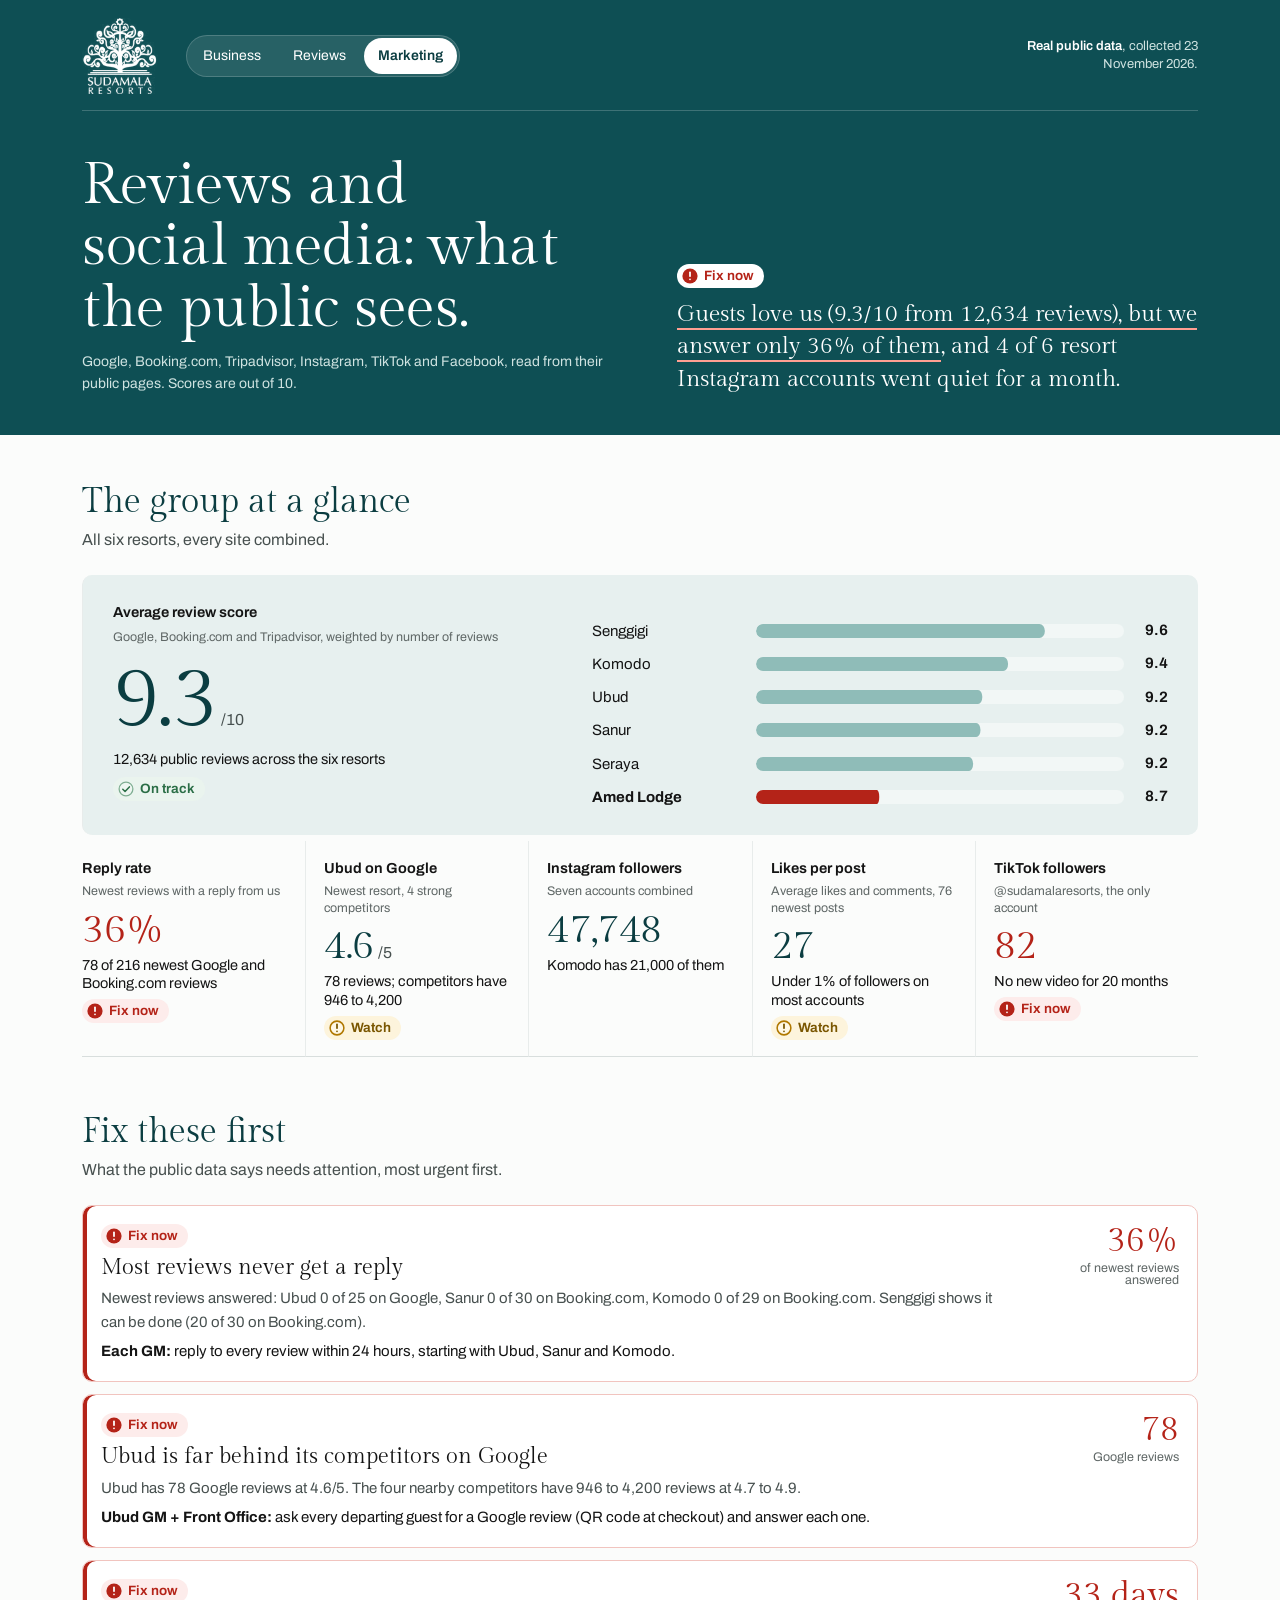
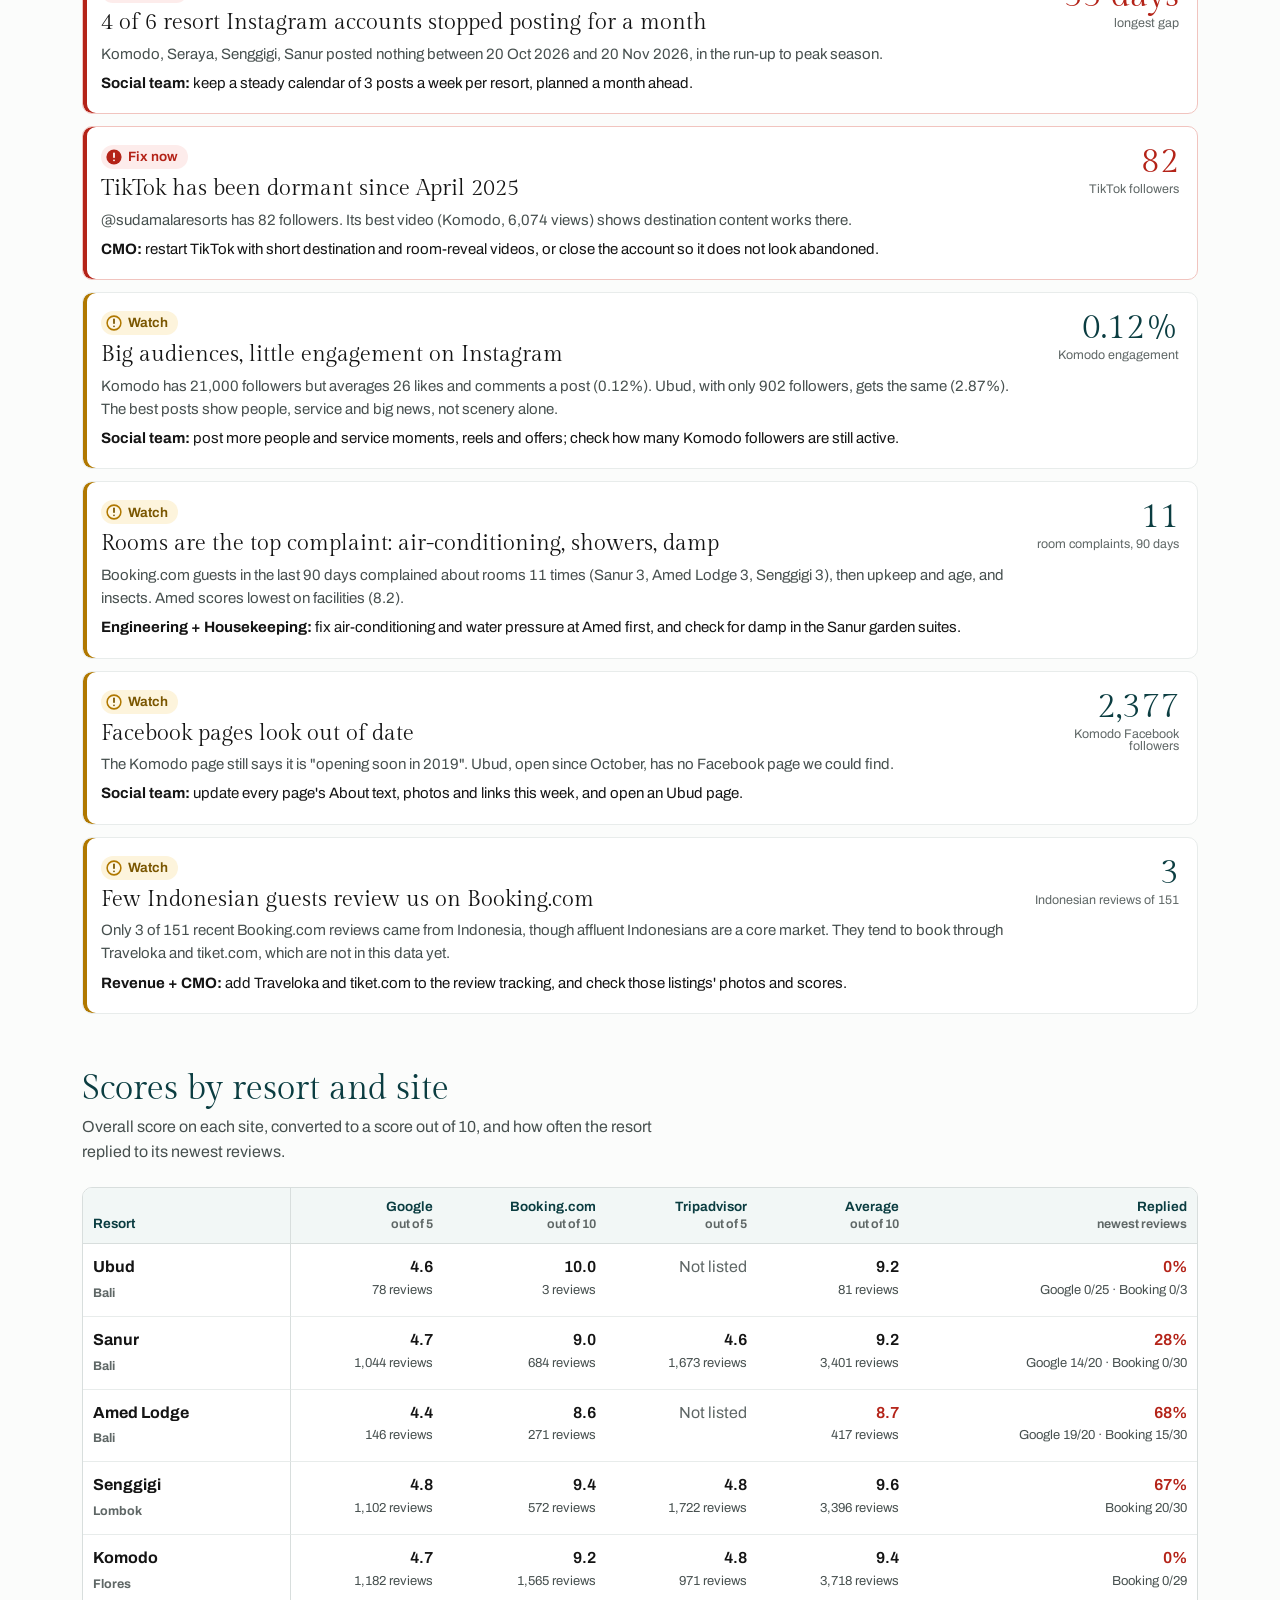
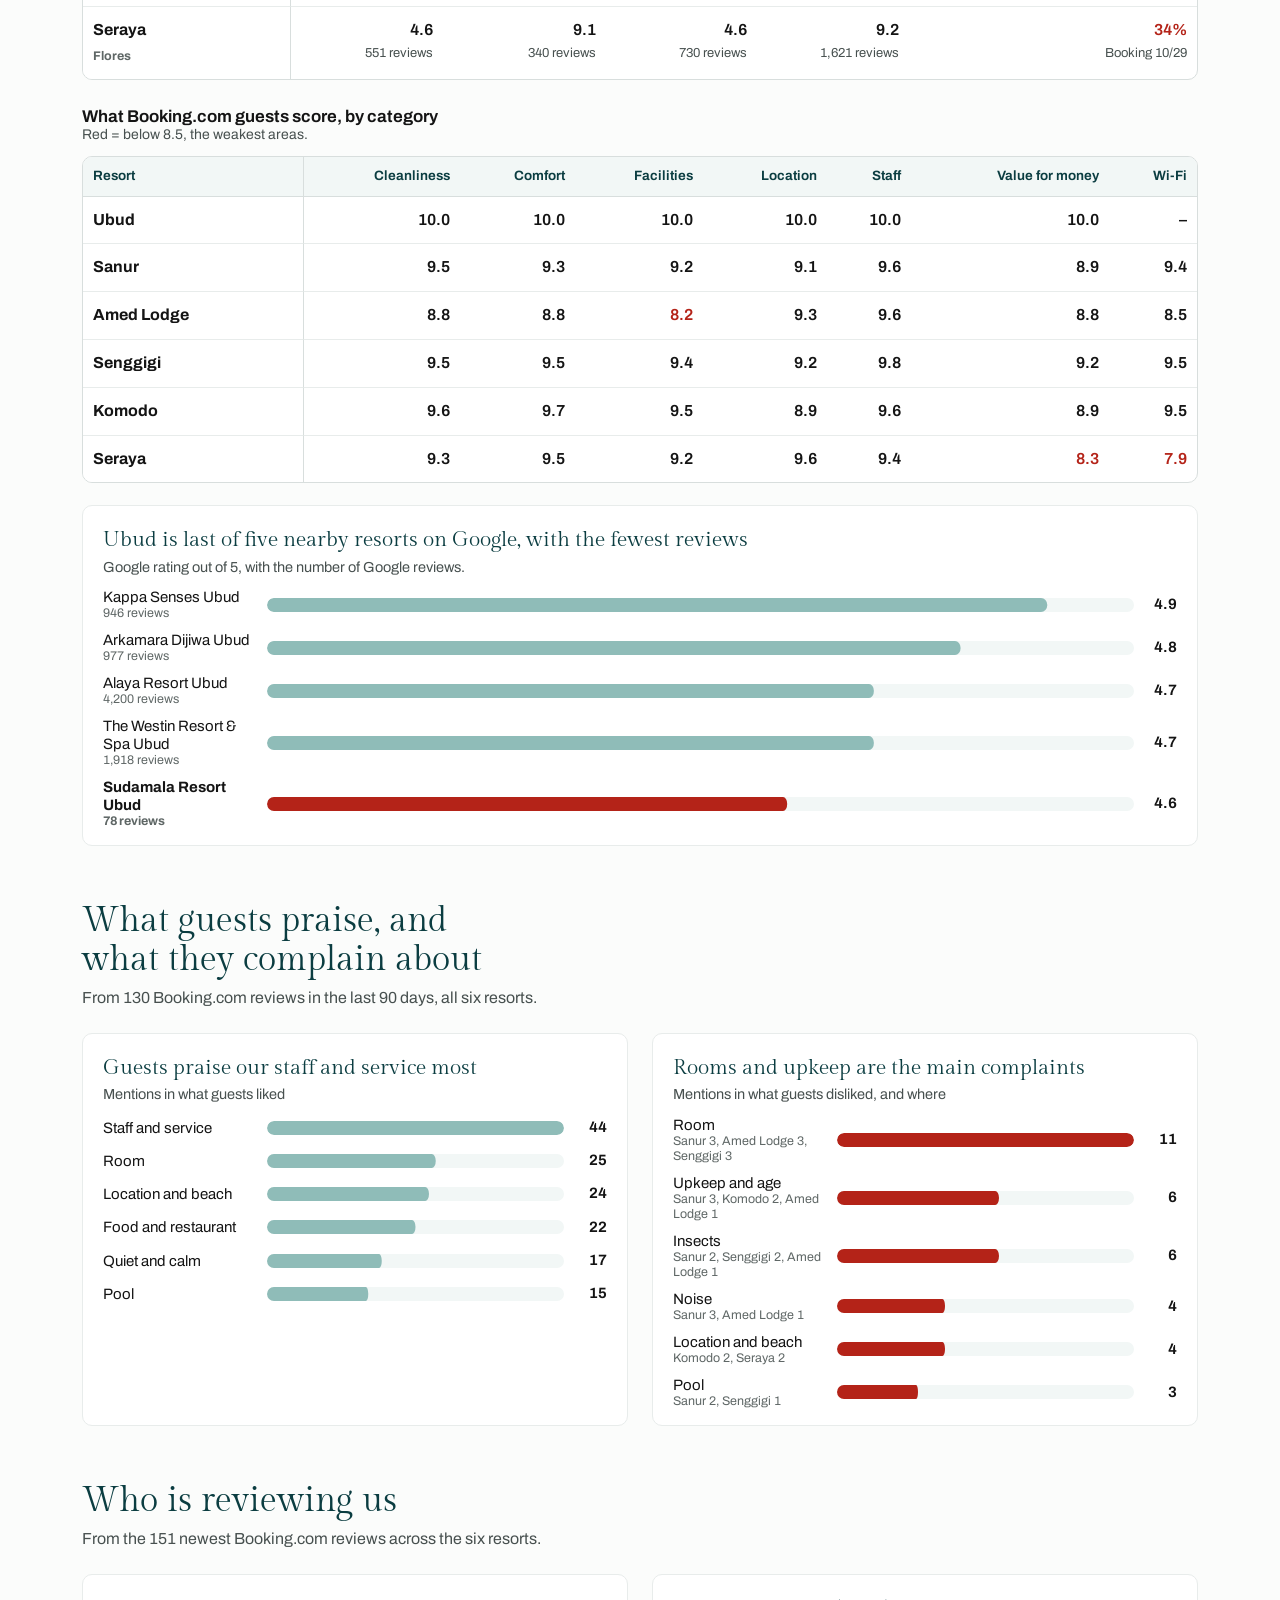
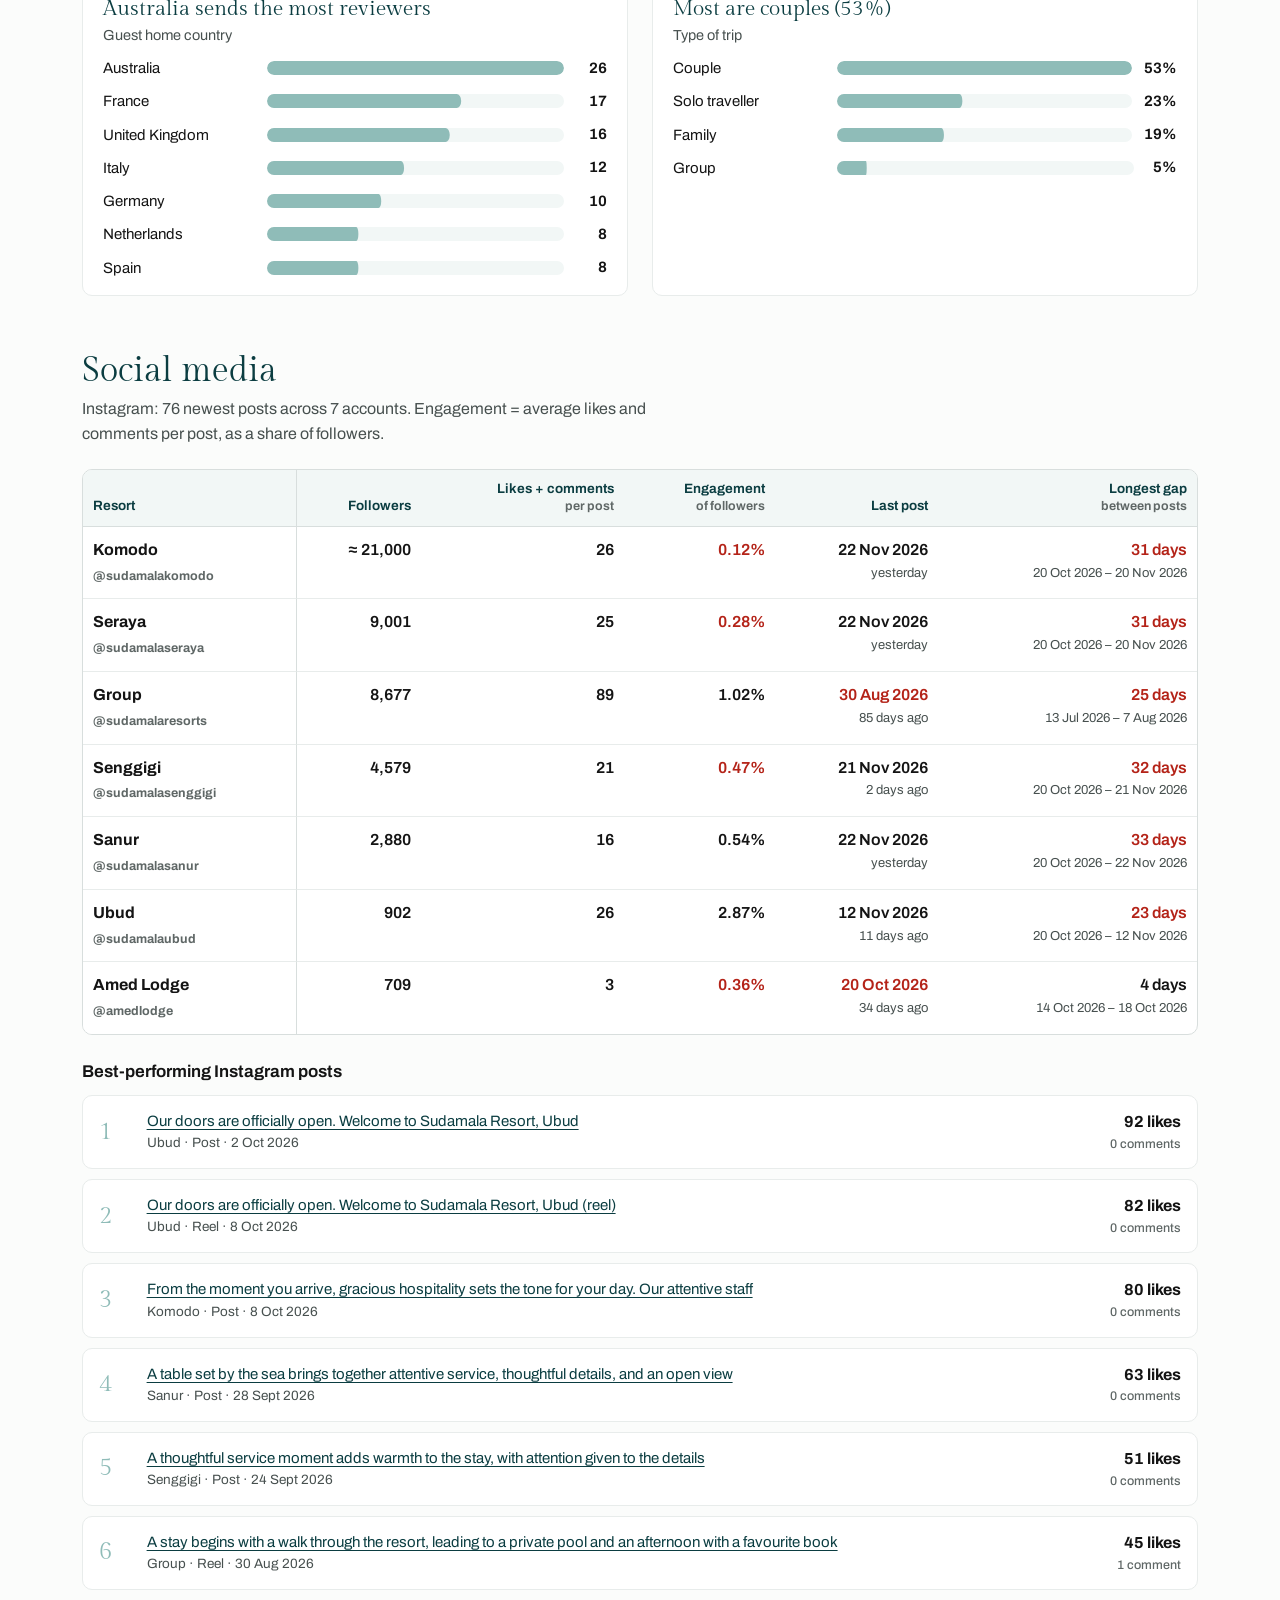
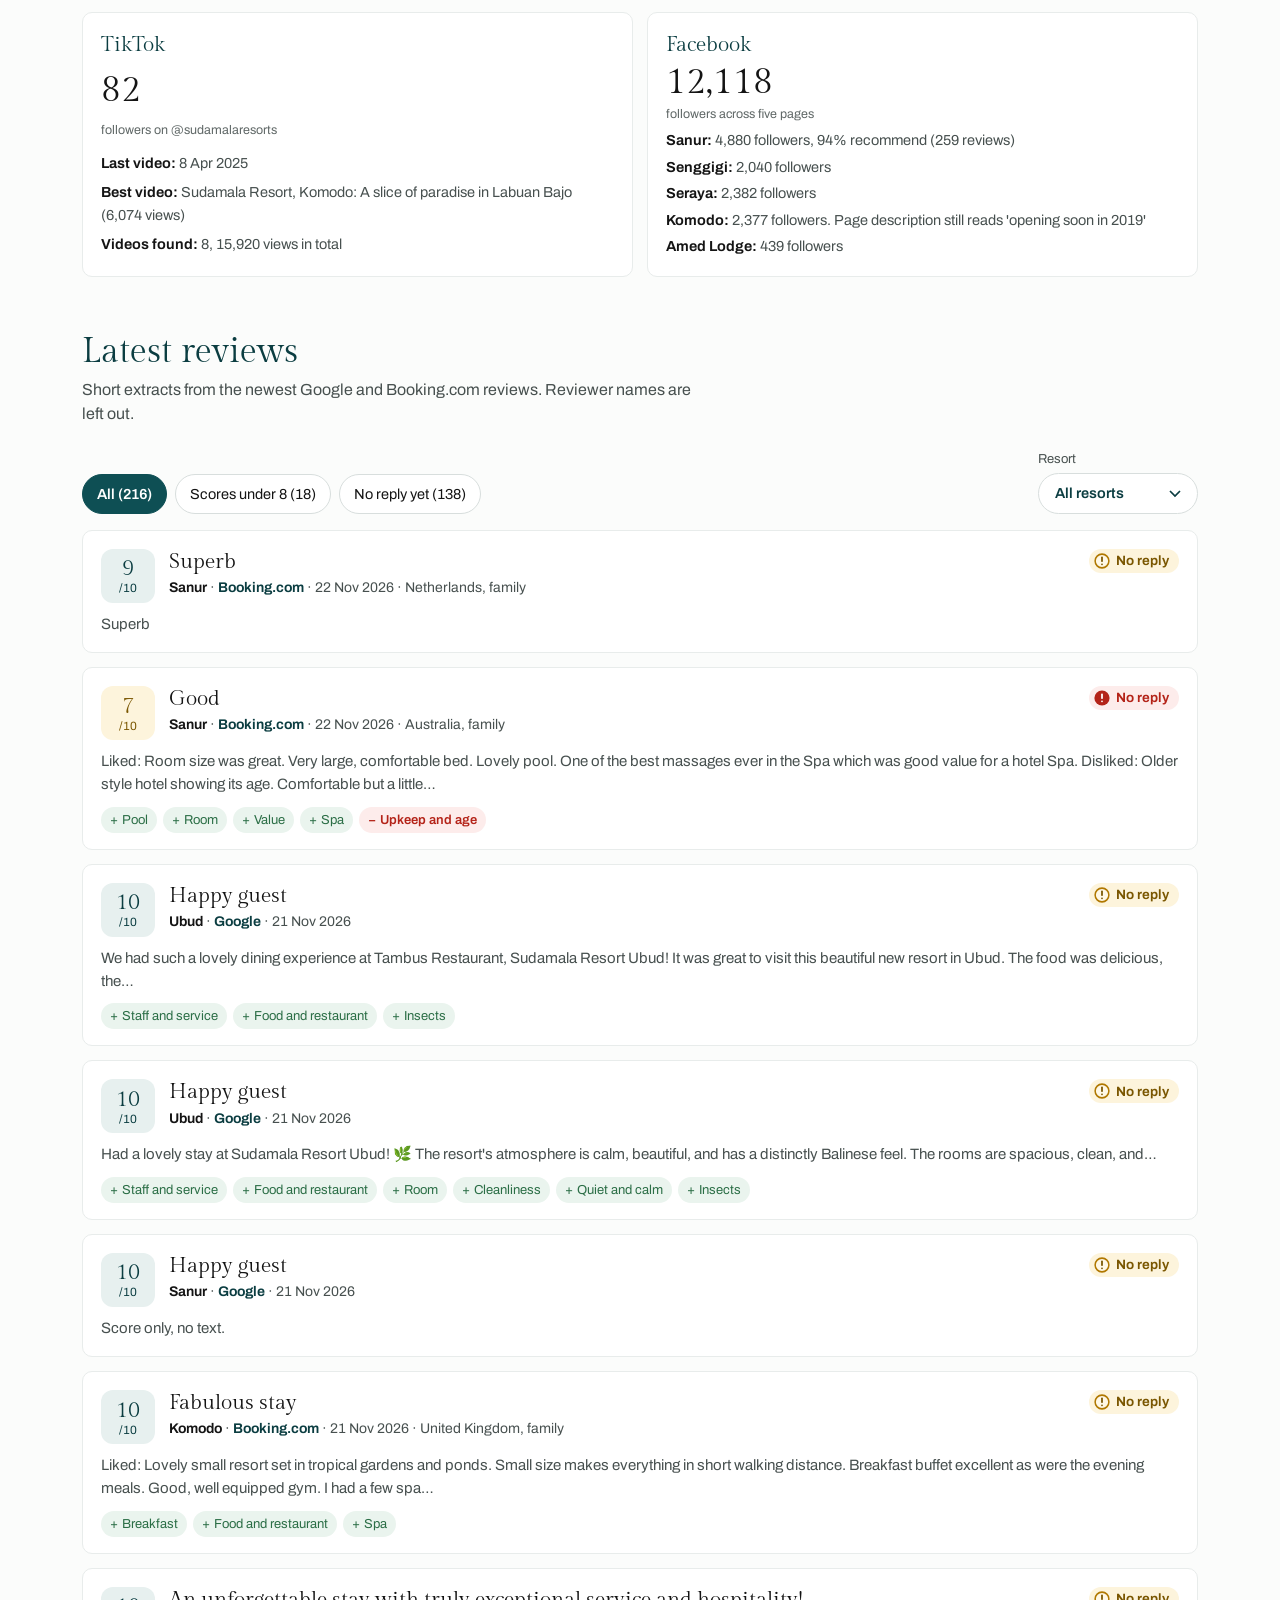
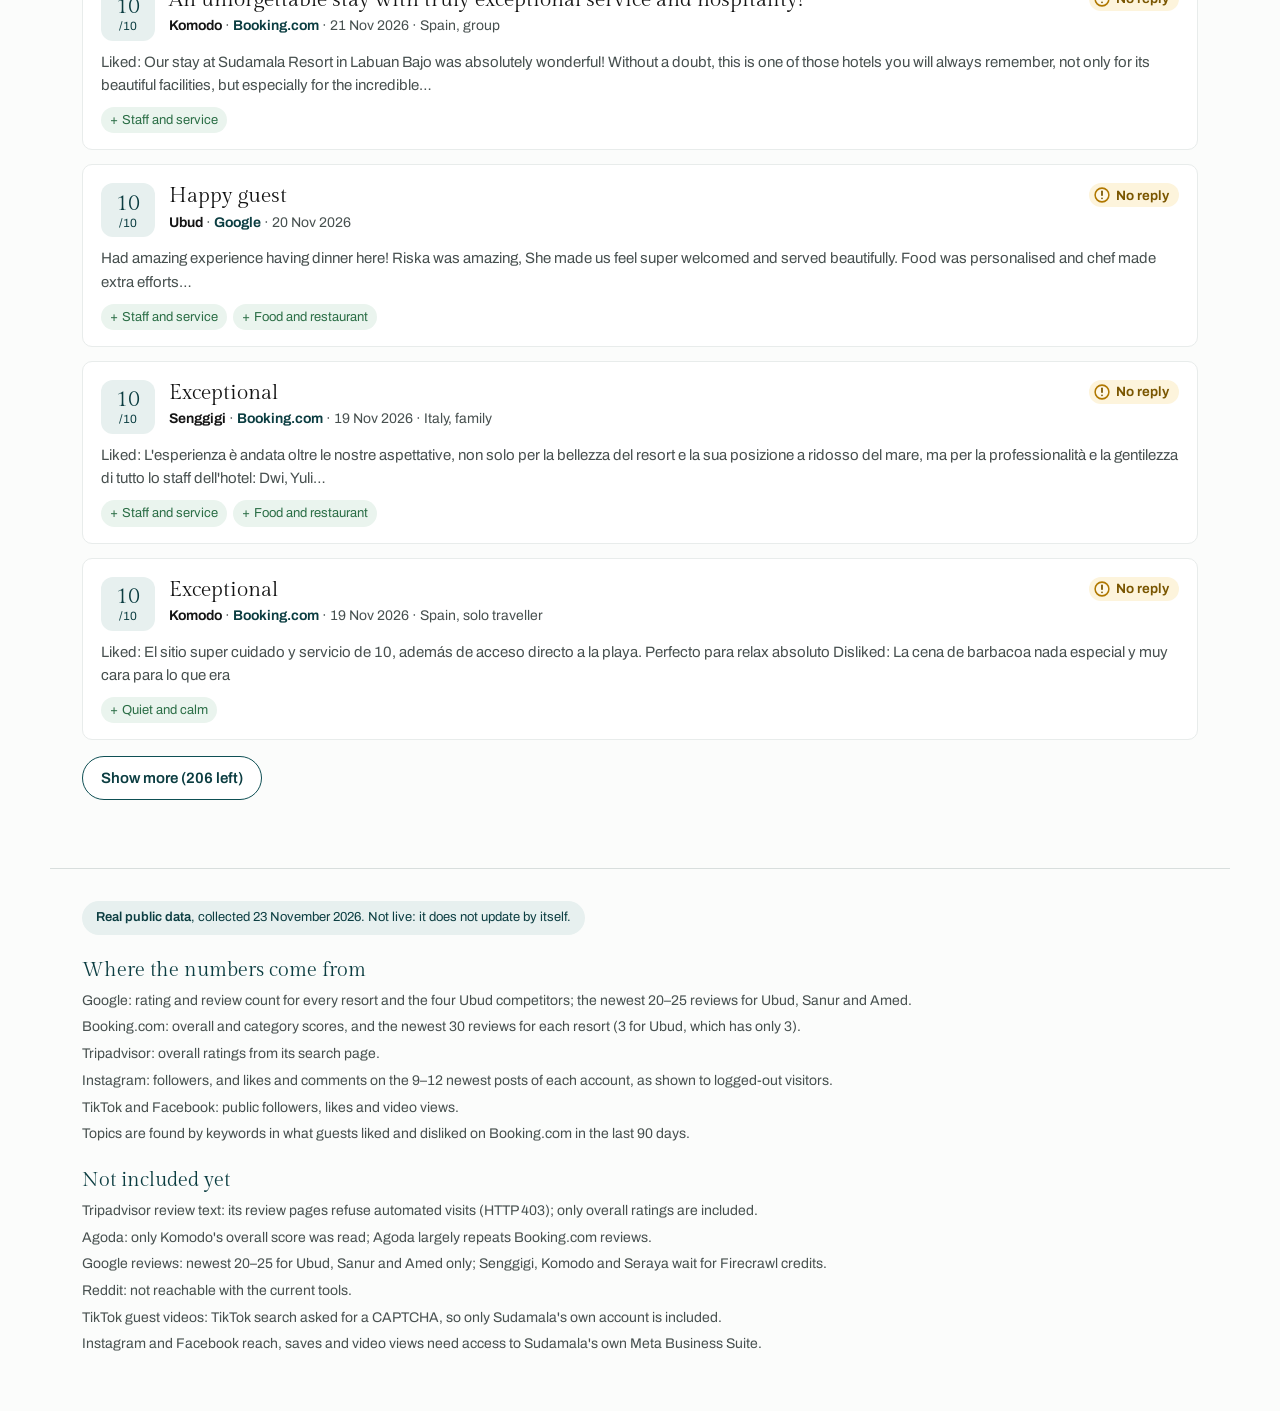
==== marketing/index.html @ 866d4f7c "Add marketing page with real public review and social data Scores, reply rates, topics, guest origin" ====
<!doctype html>
<html lang="en">
<head>
<meta charset="utf-8">
<meta name="viewport" content="width=device-width, initial-scale=1">
<title>Reviews and social media: what the public sees · Sudamala Resorts</title>
<meta name="description" content="Public guest reviews and social media numbers for Sudamala Resorts, collected 23 November 2026.">
<meta name="theme-color" content="#0e4f54">
<meta name="robots" content="noindex, nofollow">
<link rel="icon" href="data:image/svg+xml,%3Csvg xmlns='http://www.w3.org/2000/svg' viewBox='0 0 16 16'%3E%3Ccircle cx='8' cy='8' r='7' fill='%230e4f54'/%3E%3Cpath d='M8 3.6l1.3 2.7 3 .4-2.2 2.1.5 3L8 10.4l-2.6 1.4.5-3-2.2-2.1 3-.4z' fill='%23fff'/%3E%3C/svg%3E">
<link rel="preload" href="../fonts/gilda-display-latin.woff2" as="font" type="font/woff2" crossorigin>
<link rel="preload" href="../fonts/archivo-var-latin.woff2" as="font" type="font/woff2" crossorigin>
<link rel="stylesheet" href="../styles.css">
<link rel="stylesheet" href="../reviews/reviews.css">
<link rel="stylesheet" href="marketing.css">
<script type="module" src="app.js"></script>
</head>
<body>
<a class="skip" href="#fix">Skip to what to fix first</a>

<header class="masthead">
  <div class="wrap">
    <div class="topline">
      <img class="logo" src="../assets/sudamala-logo-white.png" width="240" height="240" alt="Sudamala Resorts">
      <nav class="views" aria-label="Dashboards">
        <a href="../">Business</a>
        <a href="../reviews/">Reviews</a>
        <a href="./" aria-current="page">Marketing</a>
      </nav>
      <p class="sample-label real-label" role="note"><strong>Real public data</strong>, collected 23 November 2026.</p>
    </div>
    <div class="intro">
      <div>
        <h1>Reviews and social media: what the public sees.</h1>
        <p class="resorts-line">Google, Booking.com, Tripadvisor, Instagram, TikTok and Facebook, read from their public pages. Scores are out of 10.</p>
      </div>
      <p class="verdict" id="verdict"></p>
    </div>
  </div>
</header>

<main class="wrap" id="main">
  <section class="section" id="kpis" aria-labelledby="kpis-h">
    <div class="section-head">
      <h2 id="kpis-h">The group at a glance</h2>
      <p class="answers">All six resorts, every site combined.</p>
    </div>
    <div class="tiles" id="tiles"></div>
  </section>

  <section class="section" id="fix" aria-labelledby="fix-h" tabindex="-1">
    <div class="section-head">
      <h2 id="fix-h">Fix these first</h2>
      <p class="answers">What the public data says needs attention, most urgent first.</p>
    </div>
    <ol class="findings" id="findings"></ol>
  </section>

  <section class="section" id="scores" aria-labelledby="scores-h">
    <div class="section-head">
      <h2 id="scores-h">Scores by resort and site</h2>
      <p class="answers">Overall score on each site, converted to a score out of 10, and how often the resort replied to its newest reviews.</p>
    </div>
    <div class="table-scroll" id="score-table" tabindex="0" role="region" aria-label="Scores by resort, scrolls sideways"></div>
    <h3 class="sub-h">What Booking.com guests score, by category</h3>
    <p class="table-note">Red = below 8.5, the weakest areas.</p>
    <div class="table-scroll" id="sub-table" tabindex="0" role="region" aria-label="Booking.com category scores, scrolls sideways"></div>
    <div class="chart compare" id="compare">
      <h3 id="compare-h"></h3>
      <p class="sub">Google rating out of 5, with the number of Google reviews.</p>
      <ol class="bars" id="compare-bars" aria-labelledby="compare-h"></ol>
    </div>
  </section>

  <section class="section" id="topics" aria-labelledby="topics-h">
    <div class="section-head">
      <h2 id="topics-h">What guests praise, and what they complain about</h2>
      <p class="answers" id="topics-sub"></p>
    </div>
    <div class="topic-grid">
      <figure class="chart topic-card">
        <h3 id="love-h"></h3>
        <p class="sub">Mentions in what guests liked</p>
        <ol class="bars" id="love-bars" aria-labelledby="love-h"></ol>
      </figure>
      <figure class="chart topic-card">
        <h3 id="hate-h"></h3>
        <p class="sub">Mentions in what guests disliked, and where</p>
        <ol class="bars bars-neg" id="hate-bars" aria-labelledby="hate-h"></ol>
      </figure>
    </div>
  </section>

  <section class="section" id="guests" aria-labelledby="guests-h">
    <div class="section-head">
      <h2 id="guests-h">Who is reviewing us</h2>
      <p class="answers" id="guests-sub"></p>
    </div>
    <div class="topic-grid">
      <figure class="chart topic-card">
        <h3 id="country-h"></h3>
        <p class="sub">Guest home country</p>
        <ol class="bars" id="country-bars" aria-labelledby="country-h"></ol>
      </figure>
      <figure class="chart topic-card">
        <h3 id="trav-h"></h3>
        <p class="sub">Type of trip</p>
        <ol class="bars" id="trav-bars" aria-labelledby="trav-h"></ol>
      </figure>
    </div>
  </section>

  <section class="section" id="social" aria-labelledby="social-h">
    <div class="section-head">
      <h2 id="social-h">Social media</h2>
      <p class="answers" id="social-sub"></p>
    </div>
    <div class="table-scroll" id="ig-table" tabindex="0" role="region" aria-label="Instagram accounts, scrolls sideways"></div>
    <h3 class="sub-h" id="top-h">Best-performing Instagram posts</h3>
    <ol class="post-list" id="top-posts"></ol>
    <div class="social-cards" id="social-cards"></div>
  </section>

  <section class="section" id="feed" aria-labelledby="feed-h">
    <div class="section-head">
      <h2 id="feed-h">Latest reviews</h2>
      <p class="answers">Short extracts from the newest Google and Booking.com reviews. Reviewer names are left out.</p>
    </div>
    <div class="feed-tools">
      <div class="chips" id="feed-chips" role="group" aria-label="Show"></div>
      <label class="src-pick"><span>Resort</span><select id="resort"><option value="all">All resorts</option></select></label>
    </div>
    <ol class="rv-list" id="feed-list"></ol>
    <div class="issues-more"><button type="button" class="btn" id="more">Show more</button></div>
  </section>
</main>

<footer class="wrap footer" id="footer">
  <p class="sample-label real-label-foot" role="note"><strong>Real public data</strong>, collected 23 November 2026. Not live: it does not update by itself.</p>
  <div>
    <h2>Where the numbers come from</h2>
    <ul>
      <li>Google: rating and review count for every resort and the four Ubud competitors; the newest 20–25 reviews for Ubud, Sanur and Amed.</li>
      <li>Booking.com: overall and category scores, and the newest 30 reviews for each resort (3 for Ubud, which has only 3).</li>
      <li>Tripadvisor: overall ratings from its search page.</li>
      <li>Instagram: followers, and likes and comments on the 9–12 newest posts of each account, as shown to logged-out visitors.</li>
      <li>TikTok and Facebook: public followers, likes and video views.</li>
      <li>Topics are found by keywords in what guests liked and disliked on Booking.com in the last 90 days.</li>
    </ul>
  </div>
  <div>
    <h2>Not included yet</h2>
    <ul id="gaps"></ul>
  </div>
</footer>
<noscript><p class="wrap">This page needs JavaScript to show the data.</p></noscript>
</body>
</html>
---- styles.css ----
/* Sudamala CEO dashboard · Lagoon quiet-luxury.
   Colour carries status (red = fix now, orange = this month, amber = watch, green/teal = fine),
   always paired with an icon, a word and the number. Deep lagoon teal is the brand field. */
@font-face { font-family: "Gilda Display"; src: url("fonts/gilda-display-latin.woff2") format("woff2"); font-weight: 400; font-display: swap; }
@font-face { font-family: "Archivo"; src: url("fonts/archivo-var-latin.woff2") format("woff2"); font-weight: 100 900; font-stretch: 62% 125%; font-display: swap; }

:root {
  /* brand */
  --brand: #0e4f54;
  --brand-ink: #0b3d41;
  --brand-2: #1d6b70;
  --brand-soft: #8fbcb8;
  --tint: #e7f0ef;
  --tint-2: #f2f7f6;
  --on-brand: #ffffff;
  --on-brand-2: #cfe3e1;
  /* neutrals */
  --ink: #141414;
  --ink-2: #47504f;
  --ink-3: #5f6766;
  --line: #d8dedd;
  --hair: #e8eceb;
  --ground: #fbfcfb;
  --paper: #ffffff;
  /* status */
  --crit: #b42318;  --crit-bg: #fdeceb;
  --ser: #c2410c;   --ser-ink: #9a3412; --ser-bg: #fdf0e6;
  --watch: #b07800; --watch-ink: #7a5600; --watch-bg: #fdf4dc;
  --ok: #2b6e46;    --ok-bg: #eaf4ee;
  /* cells */
  --cell-far: #b42318;
  --cell-below: #fbe9c6;
  /* type */
  --serif: "Gilda Display", "Iowan Old Style", Georgia, serif;
  --sans: "Archivo", -apple-system, BlinkMacSystemFont, "Segoe UI", Roboto, Arial, sans-serif;
  --fs-small: 14px;
  --fs-tiny: 12.5px;
  /* motion (Emil Kowalski curves) */
  --ease-out: cubic-bezier(0.23, 1, 0.32, 1);
  --ease-in-out: cubic-bezier(0.77, 0, 0.175, 1);
  --radius: 10px;
  --wrap: 1180px;
  --gut: 22px;
  color-scheme: light;
}

*, *::before, *::after { box-sizing: border-box; }
html { -webkit-text-size-adjust: 100%; scroll-padding-top: 96px; }
body {
  margin: 0; background: var(--ground); color: var(--ink);
  font: 400 16px/1.55 var(--sans);
  font-variant-numeric: tabular-nums;
  -webkit-font-smoothing: antialiased;
}
::selection { background: var(--brand); color: #fff; }
h1, h2, h3, p, ol, ul, figure { margin: 0; }
ol, ul { padding: 0; list-style: none; }
button, select, input { font: inherit; color: inherit; }
a { color: var(--brand); text-underline-offset: 3px; }
:focus-visible { outline: 2.5px solid var(--brand); outline-offset: 3px; border-radius: 4px; }
[hidden] { display: none !important; }

.wrap { max-width: var(--wrap); margin: 0 auto; padding: 0 var(--gut); }
.skip { position: absolute; left: -9999px; top: 8px; background: #fff; padding: 8px 12px; border: 2px solid var(--brand); z-index: 40; }
.skip:focus { left: 8px; }
.sr { position: absolute; width: 1px; height: 1px; overflow: hidden; clip: rect(0 0 0 0); white-space: nowrap; }

/* ---------- Masthead: the lagoon field ---------- */
.masthead { background: var(--brand); color: var(--on-brand); }
.masthead :focus-visible { outline-color: #fff; }
.topline { display: flex; align-items: center; justify-content: space-between; gap: 16px; padding: 18px 0 16px; border-bottom: 1px solid rgba(255,255,255,.2); }
.logo { width: 68px; height: 68px; display: block; }
.sample-label { font-size: 13px; line-height: 1.35; color: var(--on-brand-2); text-align: right; max-width: 30ch; }
.sample-label strong { color: #fff; font-weight: 600; }
.intro { display: grid; gap: 22px; padding: 30px 0 30px; }
h1 { font-family: var(--serif); font-weight: 400; font-size: 36px; line-height: 1.06; letter-spacing: -0.005em; text-wrap: balance; max-width: 16ch; }
.resorts-line { color: var(--on-brand-2); margin-top: 12px; font-size: var(--fs-small); }
.verdict { font-family: var(--serif); font-size: 21px; line-height: 1.4; text-wrap: pretty; }
.verdict strong { font-weight: 400; border-bottom: 2px solid #ff9f92; }
.verdict .status { font-family: var(--sans); margin-bottom: 10px; }

/* Switch between the two dashboards */
.topline { flex-wrap: wrap; }
.views { display: flex; gap: 4px; padding: 3px; border-radius: 999px; background: rgba(255,255,255,.1); box-shadow: inset 0 0 0 1px rgba(255,255,255,.18); margin-right: auto; margin-left: 12px; }
.views a {
  color: #fff; text-decoration: none; font-size: 14px; padding: 7px 14px; border-radius: 999px; min-height: 36px; display: inline-flex; align-items: center;
  transition: background-color 200ms ease, transform 160ms var(--ease-out);
}
.views a:active { transform: scale(0.97); }
.views a[aria-current="page"] { background: #fff; color: var(--brand-ink); font-weight: 600; }
@media (hover: hover) and (pointer: fine) { .views a:not([aria-current]):hover { background: rgba(255,255,255,.14); } }

@media (max-width: 639px) {
  .views { order: 3; margin: 10px 0 0; width: 100%; }
  .views a { flex: 1; justify-content: center; }
  .topline { row-gap: 0; }
}
@media print { .views { display: none !important; } }

/* ---------- Filter bar (continues the lagoon field) ---------- */
.filterbar { background: var(--brand-ink); color: #fff; }
.filters { display: grid; gap: 14px; padding-top: 14px; padding-bottom: 16px; }
fieldset { border: 0; margin: 0; padding: 0; min-width: 0; }
legend, .field > label { display: block; font-size: 13px; color: var(--on-brand-2); margin-bottom: 6px; padding: 0; letter-spacing: .01em; }
.seg-options { position: relative; display: flex; padding: 3px; border-radius: 999px; background: rgba(255,255,255,.1); box-shadow: inset 0 0 0 1px rgba(255,255,255,.18); }
.seg-options label { flex: 1 1 0; position: relative; z-index: 1; }
.seg-options input { position: absolute; opacity: 0; inset: 0; margin: 0; cursor: pointer; }
.seg-options span {
  display: flex; align-items: center; justify-content: center; text-align: center; border-radius: 999px;
  min-height: 40px; padding: 6px 10px; font-size: 14.5px; line-height: 1.2; cursor: pointer; color: #fff;
  transition: color 200ms var(--ease-out), transform 160ms var(--ease-out);
}
.seg-options input:checked + span { color: var(--brand-ink); font-weight: 600; }
.seg-options label:active span { transform: scale(0.97); }
.seg-options input:focus-visible + span { outline: 2.5px solid #fff; outline-offset: 2px; }
.seg-thumb {
  position: absolute; left: 0; top: 0; z-index: 0; border-radius: 999px; background: #fff;
  box-shadow: 0 1px 2px rgba(0,0,0,.18), 0 4px 12px rgba(0,0,0,.12);
  transition: transform 260ms var(--ease-in-out), width 260ms var(--ease-in-out);
}
select {
  width: 100%; min-height: 46px; padding: 8px 38px 8px 16px; border: 0; border-radius: 999px; color: var(--brand-ink); background-color: #fff;
  appearance: none; -webkit-appearance: none; cursor: pointer; font-weight: 600; font-size: 15px;
  background-image: url("data:image/svg+xml,%3Csvg xmlns='http://www.w3.org/2000/svg' width='12' height='8'%3E%3Cpath d='M1 1l5 5 5-5' fill='none' stroke='%230b3d41' stroke-width='1.7'/%3E%3C/svg%3E");
  background-repeat: no-repeat; background-position: right 16px center;
}
.field-toggle { display: flex; align-items: flex-end; }
.field > label.toggle, .toggle { display: inline-flex; align-items: center; gap: 10px; min-height: 40px; margin: 0; cursor: pointer; font-size: 14.5px; color: #fff; }
.toggle input { width: 20px; height: 20px; margin: 0; accent-color: #fff; cursor: pointer; }

/* ---------- Key, focus banner ---------- */
.key { display: flex; flex-wrap: wrap; gap: 6px 20px; padding: 22px 0 4px; font-size: var(--fs-small); color: var(--ink-2); }
.key-title { color: var(--ink); font-weight: 600; }
.key-item { white-space: nowrap; display: inline-flex; align-items: center; gap: 7px; }
.swatch { display: inline-block; width: 11px; height: 11px; border-radius: 50%; }
.sw-crit { background: var(--crit); }
.sw-watch { background: var(--watch); }
.sw-ok { background: var(--ok); }
.focus-banner {
  display: flex; flex-wrap: wrap; align-items: center; justify-content: space-between; gap: 10px 16px;
  margin-top: 16px; padding: 14px 18px; border-radius: var(--radius); background: var(--tint); color: var(--brand-ink);
}
.focus-banner p { font-weight: 600; }

.btn {
  display: inline-flex; align-items: center; justify-content: center; gap: 8px; min-height: 44px; padding: 8px 18px;
  border: 1px solid var(--brand); border-radius: 999px; background: #fff; color: var(--brand-ink); cursor: pointer; font-size: 15px; font-weight: 600;
  transition: background-color 200ms ease, color 200ms ease, transform 160ms var(--ease-out);
}
.btn:active { transform: scale(0.97); }
@media (hover: hover) and (pointer: fine) { .btn:hover { background: var(--tint); } }
.focus-banner .btn { background: var(--brand); color: #fff; border-color: var(--brand); }
@media (hover: hover) and (pointer: fine) { .focus-banner .btn:hover { background: var(--brand-ink); } }
.btn-quiet { border-color: var(--line); font-weight: 500; min-height: 36px; padding: 4px 14px; font-size: 14px; }

/* ---------- Sections ---------- */
.section { padding: 48px 0 8px; }
.section-head { margin-bottom: 22px; max-width: 68ch; }
h2 { font-family: var(--serif); font-weight: 400; font-size: 30px; line-height: 1.15; color: var(--brand-ink); text-wrap: balance; }
h3 { font-size: 17px; line-height: 1.3; font-weight: 650; }
.answers { margin-top: 6px; color: var(--ink-2); }
.explain { display: none; margin-top: 10px; font-size: var(--fs-small); color: var(--ink-2); padding: 10px 14px; border-radius: 8px; background: var(--tint-2); }
.explain-on .explain { display: block; }
.helper { font-size: var(--fs-tiny); color: var(--ink-3); line-height: 1.35; }

/* ---------- Status chips ---------- */
.status {
  display: inline-flex; align-items: center; gap: 6px; font-weight: 650; font-size: 13.5px; white-space: nowrap; line-height: 1;
  padding: 4px 10px 4px 5px; border-radius: 999px; width: max-content; font-family: var(--sans);
}
.status svg { flex: none; width: 16px; height: 16px; }
.status-critical { background: var(--crit-bg); color: var(--crit); }
.status-serious { background: var(--ser-bg); color: var(--ser-ink); }
.status-watch { background: var(--watch-bg); color: var(--watch-ink); }
.status-ontrack { background: var(--ok-bg); color: var(--ok); }
.masthead .status { background: #fff; }

/* ---------- KPI tiles ---------- */
.tiles { display: grid; grid-template-columns: 1fr 1fr; }
.tile {
  position: relative; padding: 18px 14px 16px 0; border-bottom: 1px solid var(--line);
  display: flex; flex-direction: column; gap: 6px; min-height: 206px;
}
.tile:nth-child(odd):not(.tile-hero) { padding-left: 14px; border-left: 1px solid var(--hair); }
.tile-hero {
  grid-column: 1 / -1; min-height: 0; display: grid; grid-template-columns: 1fr; gap: 8px;
  background: var(--tint); border-radius: var(--radius); border: 0; padding: 22px 20px 20px; margin-bottom: 6px;
}
.tile-label { font-size: 14.5px; font-weight: 650; line-height: 1.25; }
.tile-num { font-family: var(--serif); font-size: 40px; line-height: 1; color: var(--brand-ink); margin-top: 4px; letter-spacing: -0.01em; }
.tile-hero .tile-num { font-size: 64px; }
.tile-change { font-size: 14.5px; line-height: 1.3; color: var(--ink); }
.tile-note { font-size: var(--fs-tiny); color: var(--ink-3); }
.tile .spark { margin-top: auto; width: 100%; height: 30px; display: block; }
.tile-hero .spark { height: 72px; }
.spark-box { display: grid; gap: 6px; }
.spark-cap { font-size: var(--fs-tiny); color: var(--ink-3); }
.tile:focus-visible { outline-offset: -2px; }

/* ---------- Issues ---------- */
.issues { border-top: 1.5px solid var(--brand); }
.issue { border-bottom: 1px solid var(--line); }
.issue-btn {
  width: 100%; display: grid; grid-template-columns: 1fr; gap: 6px; text-align: left; background: none; border: 0; cursor: pointer;
  padding: 20px 10px 20px 10px; margin: 0 -10px; width: calc(100% + 20px); border-radius: 8px;
  transition: background-color 200ms ease, transform 160ms var(--ease-out);
}
.issue-btn:active { transform: scale(0.99); }
@media (hover: hover) and (pointer: fine) { .issue-btn:hover { background: var(--tint-2); } }
.issue-head { font-family: var(--serif); font-size: 23px; line-height: 1.25; font-weight: 400; text-wrap: pretty; }
.issue-detail { color: var(--ink-2); font-size: 15px; }
.issue-act { font-size: 15.5px; }
.issue-act strong { font-weight: 700; }
.issue-money { font-family: var(--serif); font-size: 26px; line-height: 1.1; }
.issue-money small { display: block; font-family: var(--sans); font-size: var(--fs-tiny); color: var(--ink-3); margin-top: 3px; }
.issue-critical .issue-money { color: var(--crit); }
.issue-sel .issue-btn { background: var(--tint); }
.issues-more { padding: 16px 0 4px; }
.empty { padding: 20px 0; color: var(--ink-2); }
.bright-h { margin-top: 34px; font-family: var(--serif); font-weight: 400; font-size: 22px; color: var(--brand-ink); }
.bright { display: grid; gap: 10px; margin-top: 12px; }
.bright li { display: grid; grid-template-columns: auto 1fr; gap: 12px; padding: 14px 16px; border-radius: var(--radius); background: var(--ok-bg); font-size: 15px; }
.bright .check { padding-top: 2px; }
.bright strong { font-weight: 650; }

/* ---------- Map ---------- */
.maps { display: grid; gap: 22px; }
.map-panel { position: relative; }
.map-cap { font-size: 15px; margin-bottom: 8px; }
.map-cap strong { font-weight: 650; }
.map-cap span { color: var(--ink-2); font-size: var(--fs-small); margin-left: 4px; }
.map-stage { position: relative; width: 100%; border-radius: var(--radius); background: #e9f2f3; overflow: hidden; }
.map-stage svg.geo { display: block; width: 100%; height: auto; }
.geo .coast { fill: #f6f4ee; stroke: #9db6b6; stroke-width: 1.6; stroke-linejoin: round; vector-effect: non-scaling-stroke; }
.geo .reg { fill: #f6f4ee; stroke: #dcd8cd; stroke-width: 0.9; stroke-linejoin: round; vector-effect: non-scaling-stroke; }
.ov { position: absolute; transform: translate(-50%, -50%); pointer-events: none; }
.ov-text { font-size: 12.5px; line-height: 1.15; color: var(--ink-3); white-space: nowrap; }
.ov-reg { font-style: italic; color: #6b6a64; }
.ov-sea { font-family: var(--serif); font-size: 14px; letter-spacing: .08em; color: #3f6f73; }
.ov-mark { color: #5f6f6d; display: flex; align-items: center; gap: 4px; }
.ov-mark svg { flex: none; }
.ov-mark .ov-text { color: #566563; }
.ov-town { color: #3e4a49; font-weight: 600; }
.halo { text-shadow: 0 0 2px #f6f4ee, 0 0 2px #f6f4ee, 0 0 3px #f6f4ee, 1px 1px 0 #f6f4ee, -1px -1px 0 #f6f4ee, 1px -1px 0 #f6f4ee, -1px 1px 0 #f6f4ee; }
.pin {
  position: absolute; transform: translate(-50%, -100%); border: 0; background: none; padding: 0; cursor: pointer;
  display: block; line-height: 0; z-index: 3;
}
.pin svg { display: block; overflow: visible; filter: drop-shadow(0 2px 2px rgba(11,61,65,.28)); transition: transform 200ms var(--ease-out); transform-origin: 50% 100%; }
.pin:active svg { transform: scale(0.94); }
.pin.is-focus svg { transform: scale(1.14); }
@media (hover: hover) and (pointer: fine) { .pin:hover svg { transform: scale(1.1); } }
.pin-label { position: absolute; z-index: 4; font-size: 14px; line-height: 1.15; white-space: nowrap; pointer-events: none; color: var(--ink); }
.pin-label b { font-weight: 700; display: block; }
.pin-label span { font-size: 12.5px; color: var(--ink-2); font-weight: 600; }
.pin-label.attn span { color: var(--crit); font-weight: 700; }
.scalebar { position: absolute; left: 12px; bottom: 10px; font-size: 12px; color: var(--ink-3); z-index: 2; }
.scalebar i { display: block; height: 5px; border: 1.5px solid #5f6f6d; border-top: 0; margin-bottom: 2px; }
.north { position: absolute; right: 10px; top: 8px; z-index: 2; color: #5f6f6d; font-size: 12px; text-align: center; line-height: 1; }
.credit { margin-top: 8px; font-size: 12px; color: var(--ink-3); }
.sub-h { margin-top: 26px; }
.resort-list { margin-top: 10px; border-top: 1px solid var(--line); }
.resort-list li { border-bottom: 1px solid var(--line); }
.resort-row {
  width: 100%; display: grid; grid-template-columns: 1fr auto; align-items: center; gap: 6px 12px; padding: 12px 8px; margin: 0 -8px; width: calc(100% + 16px);
  background: none; border: 0; border-radius: 8px; text-align: left; cursor: pointer; min-height: 52px;
  transition: background-color 200ms ease, transform 160ms var(--ease-out);
}
.resort-row:active { transform: scale(0.99); }
@media (hover: hover) and (pointer: fine) { .resort-row:hover { background: var(--tint-2); } }
.resort-row .rname { font-weight: 700; }
.resort-row .rmeta { color: var(--ink-2); font-size: 14.5px; grid-column: 1 / -1; display: flex; align-items: center; }
.resort-row .rcount { margin-left: 12px; color: var(--ink-2); font-size: 14.5px; }
.resort-row .rrev { font-weight: 600; text-align: right; }

/* ---------- Scorecard ---------- */
.table-scroll { position: relative; overflow-x: auto; border: 1px solid var(--line); border-radius: var(--radius); background: #fff; -webkit-overflow-scrolling: touch; }
.score { border-collapse: separate; border-spacing: 0; width: 100%; min-width: 760px; }
.score th, .score td { padding: 11px 10px; text-align: right; border-bottom: 1px solid var(--hair); vertical-align: top; }
.score thead th { font-size: 13.5px; font-weight: 650; color: var(--brand-ink); line-height: 1.25; vertical-align: bottom; background: var(--tint-2); border-bottom: 1px solid var(--line); }
.score thead th:first-child, .score tbody th { text-align: left; }
.score tbody th { position: sticky; left: 0; z-index: 1; background: #fff; border-right: 1px solid var(--line); min-width: 136px; cursor: pointer; }
.score thead th:first-child { position: sticky; left: 0; z-index: 2; border-right: 1px solid var(--line); }
.score tbody tr { cursor: pointer; }
@media (hover: hover) and (pointer: fine) { .score tbody tr:hover th { background: var(--tint-2); } }
.score tbody tr.is-focus th { box-shadow: inset 4px 0 0 var(--brand); background: var(--tint); }
.score .rn { font-weight: 700; display: block; }
.score .rs { margin-top: 5px; display: block; }
.score .rs .status { font-size: 12.5px; }
.score td .v { display: block; font-size: 16px; font-weight: 600; white-space: nowrap; }
.score td .d { display: block; font-size: 13px; white-space: nowrap; }
.score td.c-far { background: var(--cell-far); color: #fff; }
.score td.c-below { background: var(--cell-below); color: var(--ink); }
.score td.c-ok { background: #fff; }
.score tbody tr:last-child > * { border-bottom: 0; }
.score-btn { all: unset; cursor: pointer; display: block; }
.score-btn:focus-visible { outline: 2.5px solid var(--brand); outline-offset: 3px; }
.table-key { display: flex; flex-wrap: wrap; align-items: center; gap: 6px 10px; margin-top: 12px; font-size: var(--fs-small); color: var(--ink-2); }
.cell-key { width: 16px; height: 16px; display: inline-block; border-radius: 4px; margin-left: 6px; }
.cell-key:first-child { margin-left: 0; }
.cell-key-far { background: var(--cell-far); }
.cell-key-below { background: var(--cell-below); box-shadow: inset 0 0 0 1px #e9c97f; }
.cell-key-ok { background: #fff; box-shadow: inset 0 0 0 1px var(--line); }

/* ---------- Charts ---------- */
.charts { display: grid; gap: 22px; }
.chart { min-width: 0; background: #fff; border: 1px solid var(--hair); border-radius: var(--radius); padding: 20px 20px 16px; }
.chart h3 { margin-bottom: 2px; font-family: var(--serif); font-weight: 400; font-size: 21px; color: var(--brand-ink); }
.chart .sub { color: var(--ink-2); font-size: 14.5px; margin-bottom: 10px; }
.chart svg.plot { display: block; width: 100%; height: auto; overflow: visible; }
.chart svg.plot:focus-visible { outline: 2.5px solid var(--brand); outline-offset: 4px; }
.plot text { font-family: var(--sans); fill: var(--ink-3); }
.plot .grid { stroke: var(--hair); stroke-width: 1; }
.plot .axis { stroke: var(--brand-soft); stroke-width: 1; }
.plot .zero { stroke: var(--ink-2); stroke-width: 1.2; }
.plot .l-act { fill: none; stroke: var(--brand); stroke-width: 2.5; stroke-linejoin: round; stroke-linecap: round; }
.plot .l-ref { fill: none; stroke: #8b9796; stroke-width: 2; stroke-dasharray: 5 4; stroke-linejoin: round; }
.plot .end-lbl { fill: var(--brand-ink); font-weight: 700; }
.plot .end-lbl-ref { fill: var(--ink-3); font-weight: 600; }
.plot .cursor { stroke: var(--brand); stroke-width: 1; stroke-dasharray: 2 3; }
.plot .dot { fill: var(--brand); }
.plot .dot-ref { fill: #fff; stroke: #8b9796; stroke-width: 2; }
.plot .seg-ota { fill: var(--ser); }
.plot .seg-whole { fill: #b9cac8; }
.plot .seg-direct { fill: var(--brand); }
.plot .bar-behind { fill: var(--crit); }
.plot .bar-ahead { fill: var(--brand-soft); }
.plot .row-hit { fill: transparent; }
.plot .row-sel { fill: var(--tint-2); }
.legend { display: flex; flex-wrap: wrap; gap: 4px 16px; font-size: 14px; color: var(--ink-2); margin: 0 0 10px; }
.legend span { display: inline-flex; align-items: center; gap: 6px; }
.lg-line { width: 22px; height: 0; border-top: 2.5px solid var(--brand); display: inline-block; }
.lg-dash { width: 22px; height: 0; border-top: 2.5px dashed #8b9796; display: inline-block; }
.lg-box { width: 12px; height: 12px; display: inline-block; border-radius: 3px; }
.chart-foot { display: flex; justify-content: space-between; align-items: center; gap: 12px; margin-top: 10px; }
.chart-foot .btn { white-space: nowrap; flex: none; }
.chart-note { font-size: var(--fs-tiny); color: var(--ink-3); }
.data-table { width: 100%; border-collapse: collapse; margin-top: 12px; font-size: 14.5px; }
.data-table th, .data-table td { padding: 7px 8px; border-bottom: 1px solid var(--hair); text-align: right; }
.data-table th:first-child, .data-table td:first-child { text-align: left; }
.data-table thead th { color: var(--brand-ink); font-weight: 650; }
.table-wrap { overflow-x: auto; }

/* ---------- Tooltip: origin-aware scale + fade, instant between targets ---------- */
.tooltip {
  position: fixed; z-index: 30; pointer-events: none; max-width: 260px;
  background: #fff; color: var(--ink); border-radius: 10px;
  padding: 10px 12px; font-size: 14px; line-height: 1.4;
  box-shadow: 0 0 0 1px rgba(11,61,65,.12), 0 8px 24px rgba(11,61,65,.16);
  opacity: 0; transform: scale(0.97);
  transition: opacity 140ms var(--ease-out), transform 140ms var(--ease-out);
}
.tooltip.is-open { opacity: 1; transform: none; }
.tooltip[data-instant] { transition-duration: 0ms; }
.tooltip b { display: block; font-size: 15px; margin-bottom: 3px; color: var(--brand-ink); }
.tooltip .tt-row { display: flex; justify-content: space-between; gap: 14px; }

/* ---------- Footer ---------- */
.footer { margin-top: 56px; padding-top: 32px; padding-bottom: 56px; font-size: var(--fs-small); color: var(--ink-2); display: grid; gap: 24px; border-top: 1px solid var(--line); }
.footer h2 { font-size: 20px; margin-bottom: 8px; }
.footer ul { display: grid; gap: 5px; }
.footer .sample-label { margin: 0; color: var(--brand-ink); justify-self: start; text-align: left; max-width: none; background: var(--tint); padding: 8px 14px; border-radius: 999px; }
.footer .sample-label strong { color: var(--brand-ink); }
.footer table { border-collapse: collapse; width: 100%; max-width: 640px; }
.footer td, .footer th { text-align: left; padding: 5px 8px 5px 0; border-bottom: 1px solid var(--hair); font-weight: 400; }
.footer thead th { font-weight: 650; color: var(--ink); }

/* ---------- Phones ---------- */
@media (max-width: 639px) {
  .filters { grid-template-columns: minmax(0, 1fr) minmax(0, 1fr); gap: 12px 10px; }
  .filters .seg:first-child, .field-toggle { grid-column: 1 / -1; }
  .seg-options span { padding: 6px 4px; font-size: 14px; }
  .logo { width: 56px; height: 56px; }
  .verdict { font-size: 19px; }
  .issue-head { font-size: 21px; }
  .score tbody th { min-width: 112px; }
  .score { min-width: 720px; }
  .ov-reg, .ov-sea, .ov-town, .ov-mark .ov-text { display: none; }
  .chart { padding: 16px 14px 14px; }
  .resort-row .rrev { grid-column: 2; grid-row: 1; }
}

/* ---------- Tablet and up ---------- */
@media (min-width: 640px) {
  :root { --gut: 32px; }
  h1 { font-size: 46px; }
  .filters { grid-template-columns: minmax(0, 1.6fr) minmax(0, 1fr); }
  .tiles { grid-template-columns: repeat(3, 1fr); }
  .tile, .tile:nth-child(odd):not(.tile-hero) { padding: 18px 18px 16px; border-left: 1px solid var(--hair); }
  .tile-hero { grid-template-columns: minmax(0, 1fr) minmax(0, 1.3fr); align-items: end; column-gap: 36px; padding: 28px 30px 26px !important; }
  .tile-hero .spark-box { grid-column: 2; grid-row: 1 / span 6; align-self: end; }
  .tiles .tile:nth-child(2), .tiles .tile:nth-child(5) { border-left: 0; padding-left: 0; }
  .issue-btn { grid-template-columns: 128px minmax(0, 1fr) 190px; column-gap: 20px; align-items: start; }
  .issue-btn .status { grid-column: 1; grid-row: 1 / span 3; margin-top: 4px; }
  .issue-head, .issue-detail, .issue-act { grid-column: 2; }
  .issue-money { grid-column: 3; grid-row: 1 / span 3; text-align: right; }
  .bright { grid-template-columns: 1fr 1fr; }
  .resort-row { grid-template-columns: minmax(0, 1fr) auto auto; }
  .resort-row .rmeta { grid-column: auto; }
}

@media (min-width: 768px) {
  .filterbar { position: sticky; top: 0; z-index: 10; box-shadow: 0 1px 0 rgba(0,0,0,.08); }
  .filters { grid-template-columns: minmax(0, 1.5fr) minmax(0, 1fr) minmax(0, .9fr) auto; align-items: end; padding-top: 12px; padding-bottom: 14px; }
  .intro { grid-template-columns: minmax(0, 1.05fr) minmax(0, 1fr); gap: 48px; align-items: end; padding: 44px 0 40px; }
  .logo { width: 76px; height: 76px; }
}

@media (min-width: 1024px) {
  h1 { font-size: 58px; }
  .verdict { font-size: 23px; }
  .tiles { grid-template-columns: repeat(5, 1fr); }
  .tiles .tile:nth-child(5) { border-left: 1px solid var(--hair); padding-left: 18px; }
  .tiles .tile:nth-child(2) { border-left: 0; padding-left: 0; }
  .tile-hero .tile-num { font-size: 84px; }
  .charts { grid-template-columns: 1fr 1fr; gap: 24px; }
  h2 { font-size: 34px; }
  .section-issues h2 { font-size: 38px; }
}

@media (min-width: 1100px) {
  .maps { grid-template-columns: minmax(0, 2.2fr) minmax(0, 1fr); align-items: start; }
}

@media (prefers-reduced-motion: reduce) {
  *, .seg-thumb, .tooltip { transition-property: opacity !important; }
  .btn:active, .issue-btn:active, .resort-row:active, .seg-options label:active span, .pin:active svg { transform: none; }
}

/* ---------- Print: board packs ---------- */
@media print {
  @page { margin: 14mm; }
  * { -webkit-print-color-adjust: exact; print-color-adjust: exact; }
  body { font-size: 11pt; background: #fff; }
  .filterbar, .skip, .issues-more, .chart-foot .btn, .tooltip, #clear-focus, .field-toggle { display: none !important; }
  .section { break-inside: avoid-page; padding-top: 18px; }
  .section-issues, .chart, .map-panel, .tile { break-inside: avoid; }
  .table-scroll { overflow: visible; border: 0; }
  .score { min-width: 0; font-size: 9.5pt; }
  .score th, .score td { padding: 5px 6px; }
  .charts { grid-template-columns: 1fr 1fr; }
  .masthead::after { content: "Printed from the CEO dashboard. Filters: " attr(data-filters); display: block; max-width: var(--wrap); margin: 0 auto; padding: 0 var(--gut) 12px; font-size: 9pt; color: var(--on-brand-2); }
  a { text-decoration: none; }
}
---- reviews/reviews.css ----
/* Guest-review prototype: extends ../styles.css (Lagoon quiet-luxury). Red is the one "needs attention" colour. */

/* Two-control filter bar */
@media (min-width: 768px) {
  .filters.filters-2 { grid-template-columns: minmax(0, 1.4fr) minmax(0, 1fr); max-width: var(--wrap); }
}
.focus-banner { margin-top: 24px; }

/* KPI tiles: red number when it needs attention */
.tile-num.is-bad { color: var(--crit); }
.tile-num small { font-family: var(--sans); font-size: 16px; color: var(--ink-2); margin-left: 4px; letter-spacing: 0; }
.tile-target { font-size: var(--fs-tiny); color: var(--ink-3); }

/* ---------- Review cards ---------- */
.rv-list { display: grid; gap: 14px; }
.rv {
  background: #fff; border: 1px solid var(--hair); border-radius: var(--radius); padding: 18px 18px 16px;
  display: grid; gap: 10px;
}
.rv.is-urgent { border-color: #f1c4bf; box-shadow: inset 4px 0 0 var(--crit); }
.rv-top { display: flex; align-items: flex-start; gap: 14px; }
.rate {
  flex: none; width: 54px; height: 54px; border-radius: 12px; display: flex; flex-direction: column; align-items: center; justify-content: center; gap: 2px;
  font-family: var(--serif); font-size: 22px; line-height: 1; background: var(--tint); color: var(--brand-ink);
}
.rate > span { display: flex; flex-direction: column; align-items: center; }
.rate small { display: block; font-family: var(--sans); font-size: 12px; line-height: 1; color: inherit; margin-top: 3px; }
.rate-low { background: var(--crit); color: #fff; }
.rate-mid { background: var(--watch-bg); color: var(--watch-ink); }
.rv-meta { min-width: 0; flex: 1; }
.rv-title { font-family: var(--serif); font-size: 21px; line-height: 1.25; font-weight: 400; }
.rv-who { font-size: 14px; color: var(--ink-2); margin-top: 2px; }
.rv-who b { color: var(--ink); font-weight: 650; }
.rv-age { font-weight: 650; color: var(--ink); white-space: nowrap; }
.rv-age.is-late { color: var(--crit); }
.rv-state { flex: none; }
.rv-body { color: var(--ink-2); font-size: 15px; }
.rv-ai { display: grid; gap: 8px; padding: 12px 14px; border-radius: 8px; background: var(--tint-2); font-size: 15px; }
.rv-ai b { font-weight: 650; }
.tags { display: flex; flex-wrap: wrap; gap: 6px; }
.tag { display: inline-flex; align-items: center; gap: 4px; font-size: 13px; padding: 3px 9px; border-radius: 999px; background: #fff; box-shadow: inset 0 0 0 1px var(--line); white-space: nowrap; }
.tag-neg { background: var(--crit-bg); color: var(--crit); box-shadow: none; font-weight: 600; }
.tag-pos { background: var(--ok-bg); color: var(--ok); box-shadow: none; }
.tag-dept { background: var(--brand); color: #fff; box-shadow: none; font-weight: 600; }
.reply { border-top: 1px solid var(--hair); padding-top: 10px; }
.reply summary {
  cursor: pointer; font-weight: 650; color: var(--brand-ink); list-style: none; display: inline-flex; align-items: center; gap: 8px; min-height: 36px;
}
.reply summary::-webkit-details-marker { display: none; }
.reply summary::before { content: ""; width: 8px; height: 8px; border-right: 2px solid currentColor; border-bottom: 2px solid currentColor; transform: rotate(-45deg); transition: transform 200ms var(--ease-out); margin-right: 2px; }
.reply[open] summary::before { transform: rotate(45deg); }
.reply-text { margin-top: 6px; padding: 12px 14px; border-left: 3px solid var(--brand-soft); background: var(--ground); font-size: 15px; white-space: pre-line; }
.reply-note { font-size: var(--fs-tiny); color: var(--ink-3); margin-top: 6px; }
.rv-actions { display: flex; flex-wrap: wrap; gap: 8px; margin-top: 10px; }
.btn-solid { background: var(--brand); color: #fff; }
@media (hover: hover) and (pointer: fine) { .btn-solid:hover { background: var(--brand-ink); } }
.btn-sm { min-height: 40px; padding: 6px 14px; font-size: 14px; }
.empty-ok { display: flex; gap: 12px; align-items: center; padding: 18px; border-radius: var(--radius); background: var(--ok-bg); color: var(--ok); font-weight: 600; }

/* ---------- Bars (topics, competitors) ---------- */
.topic-grid { display: grid; gap: 22px; }
.bars { display: grid; gap: 10px; margin-top: 8px; }
.bar-row { display: grid; grid-template-columns: minmax(96px, 9.5rem) minmax(0, 1fr) auto; align-items: center; gap: 4px 12px; font-size: 15px; }
.bar-row .lbl { line-height: 1.2; }
.bar-row .lbl small { display: block; font-size: 12.5px; color: var(--ink-3); }
.bar-track { height: 14px; border-radius: 999px; background: var(--tint-2); overflow: hidden; }
.bar-fill { display: block; height: 100%; border-radius: 999px; background: var(--brand-soft); transform-origin: left; transition: transform 420ms var(--ease-out); }
.bars-neg .bar-fill { background: var(--crit); }
.bar-row .val { font-weight: 650; min-width: 3.5ch; text-align: right; white-space: nowrap; }
.bar-row .val small { font-weight: 500; color: var(--ink-2); font-size: 13px; margin-left: 4px; }
.bar-row .val .up { color: var(--crit); }
.bar-row.is-us .lbl { font-weight: 700; }
.bar-row.is-us .bar-fill { background: var(--brand); }
.bar-row.is-us.is-behind .bar-fill { background: var(--crit); }
.compare { margin-top: 22px; }
.compare-gap { color: var(--crit); }

/* ---------- Resort table ---------- */
.rt { min-width: 700px; }
.rt td .v { font-size: 16px; }
.rt td.bad .v, .rt td.bad .d { color: var(--crit); }
.rt td .d { color: var(--ink-2); }

/* ---------- Feed tools ---------- */
.feed-tools { display: flex; flex-wrap: wrap; align-items: flex-end; justify-content: space-between; gap: 12px; margin-bottom: 16px; }
.chips { display: flex; flex-wrap: wrap; gap: 8px; }
.chip {
  min-height: 40px; padding: 6px 14px; border-radius: 999px; border: 1px solid var(--line); background: #fff; cursor: pointer; font-size: 14.5px;
  transition: background-color 200ms ease, color 200ms ease, transform 160ms var(--ease-out);
}
.chip:active { transform: scale(0.97); }
.chip[aria-pressed="true"] { background: var(--brand); border-color: var(--brand); color: #fff; font-weight: 600; }
@media (hover: hover) and (pointer: fine) { .chip:not([aria-pressed="true"]):hover { background: var(--tint-2); } }
.src-pick { display: grid; gap: 4px; font-size: 13px; color: var(--ink-2); }
.src-pick select { min-height: 40px; min-width: 160px; border: 1px solid var(--line); font-size: 14.5px; }

/* ---------- Toast ---------- */
.toast {
  position: fixed; left: 50%; bottom: 20px; z-index: 40; padding: 10px 18px; border-radius: 999px; background: var(--brand-ink); color: #fff; font-size: 14.5px;
  box-shadow: 0 8px 24px rgba(11,61,65,.25); pointer-events: none;
  opacity: 0; transform: translate(-50%, 8px) scale(0.97); transition: opacity 180ms var(--ease-out), transform 180ms var(--ease-out);
}
.toast.is-open { opacity: 1; transform: translate(-50%, 0); }

/* ---------- Layout ---------- */
@media (max-width: 639px) {
  .filters.filters-2 .field { grid-column: 1 / -1; }
  .rv { padding: 16px 14px 14px; }
  .rv-top { flex-wrap: wrap; }
  .rv-state { order: 3; width: 100%; padding-left: 66px; }
  .bar-row { grid-template-columns: minmax(84px, 7.5rem) minmax(0, 1fr) auto; font-size: 14.5px; }
  .src-pick { width: 100%; }
  .src-pick select { width: 100%; }
}
@media (min-width: 900px) {
  .topic-grid { grid-template-columns: 1fr 1fr; gap: 24px; }
}
@media (prefers-reduced-motion: reduce) {
  .bar-fill, .toast { transition-property: opacity; }
}
@media print {
  .feed-tools, .rv-actions, .issues-more, .toast { display: none !important; }
  .rv { break-inside: avoid; }
}
---- marketing/marketing.css ----
/* Marketing page: extends ../styles.css and ../reviews/reviews.css */
.real-label strong { color: #fff; }
.table-note { font-size: var(--fs-small); color: var(--ink-2); margin: -4px 0 10px; }

/* Findings */
.findings { display: grid; gap: 12px; }
.finding {
  display: grid; grid-template-columns: 1fr; gap: 6px 18px; padding: 18px; border-radius: var(--radius);
  background: #fff; border: 1px solid var(--hair);
}
.finding.is-crit { box-shadow: inset 4px 0 0 var(--crit); border-color: #f1c4bf; }
.finding.is-watch { box-shadow: inset 4px 0 0 var(--watch); }
.finding h3 { font-family: var(--serif); font-weight: 400; font-size: 22px; line-height: 1.25; }
.finding p { color: var(--ink-2); font-size: 15px; }
.finding .act { color: var(--ink); }
.finding .act b { font-weight: 700; }
.finding .num { font-family: var(--serif); font-size: 34px; line-height: 1; color: var(--brand-ink); }
.finding.is-crit .num { color: var(--crit); }
.finding .num small { display: block; font-family: var(--sans); font-size: 12.5px; color: var(--ink-3); margin-top: 4px; }

/* Tables */
.mk { min-width: 720px; }
.mk td.bad .v { color: var(--crit); }
.mk td .d { color: var(--ink-2); }
.mk td.na .v { color: var(--ink-3); font-weight: 400; }

/* Instagram posts */
.post-list { display: grid; gap: 10px; margin-top: 12px; }
.post {
  display: grid; grid-template-columns: auto 1fr auto; gap: 4px 14px; align-items: center; padding: 14px 16px;
  border-radius: var(--radius); background: #fff; border: 1px solid var(--hair);
}
.post .rank { font-family: var(--serif); font-size: 24px; color: var(--brand-soft); width: 1.4em; }
.post .cap { font-size: 15px; }
.post .meta { font-size: 13.5px; color: var(--ink-2); }
.post .eng { text-align: right; font-weight: 700; white-space: nowrap; }
.post .eng small { display: block; font-weight: 500; font-size: 12.5px; color: var(--ink-3); }
.post a { color: var(--brand-ink); }

.social-cards { display: grid; gap: 14px; margin-top: 22px; }
.s-card { background: #fff; border: 1px solid var(--hair); border-radius: var(--radius); padding: 18px; display: grid; gap: 6px; }
.s-card h3 { font-family: var(--serif); font-weight: 400; font-size: 21px; color: var(--brand-ink); }
.s-card .big { font-family: var(--serif); font-size: 36px; line-height: 1; }
.s-card ul { display: grid; gap: 4px; font-size: 14.5px; color: var(--ink-2); }
.s-card li b { color: var(--ink); font-weight: 650; }

.rv-src { color: var(--brand-ink); font-weight: 650; }

@media (min-width: 640px) {
  .finding { grid-template-columns: minmax(0, 1fr) 150px; }
  .finding .num { grid-column: 2; grid-row: 1 / span 3; text-align: right; }
}
@media (min-width: 900px) {
  .social-cards { grid-template-columns: 1fr 1fr; }
}
@media (max-width: 639px) {
  .post { grid-template-columns: auto 1fr; }
  .post .eng { grid-column: 2; text-align: left; }
}
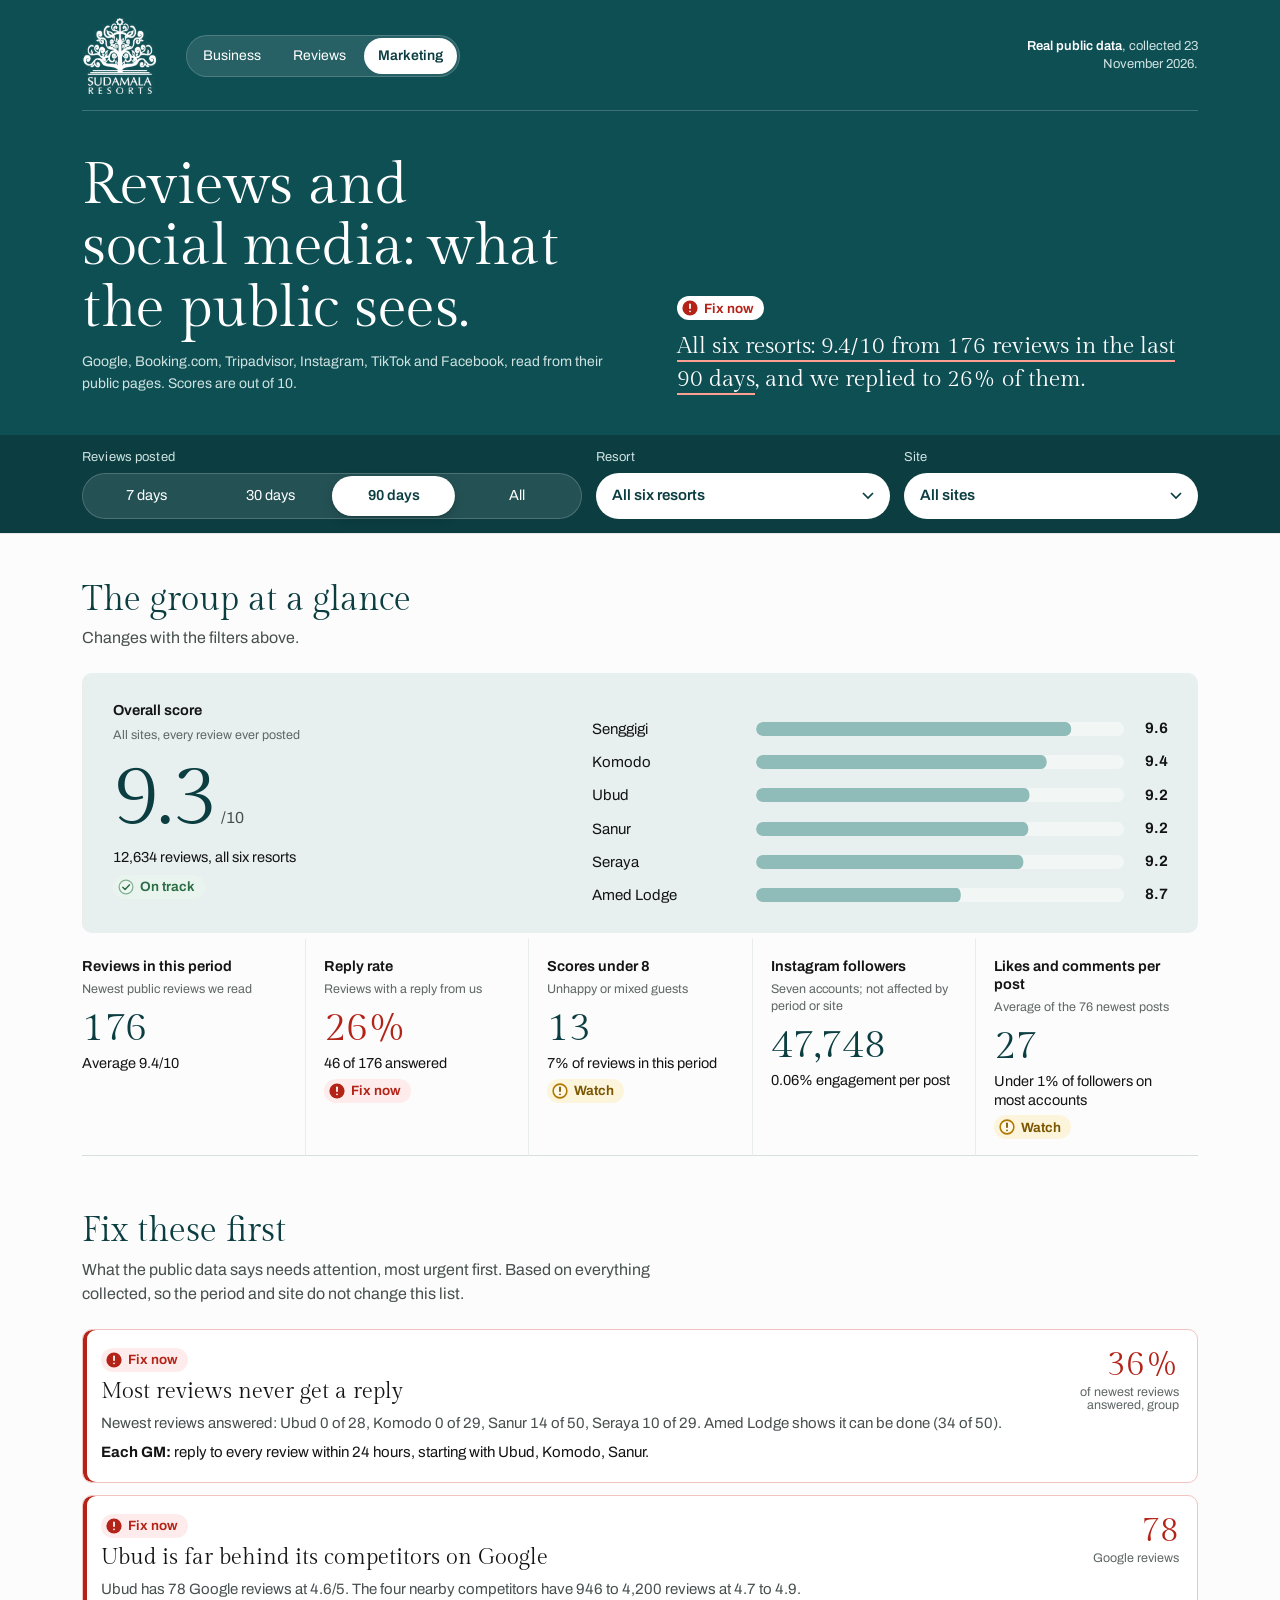
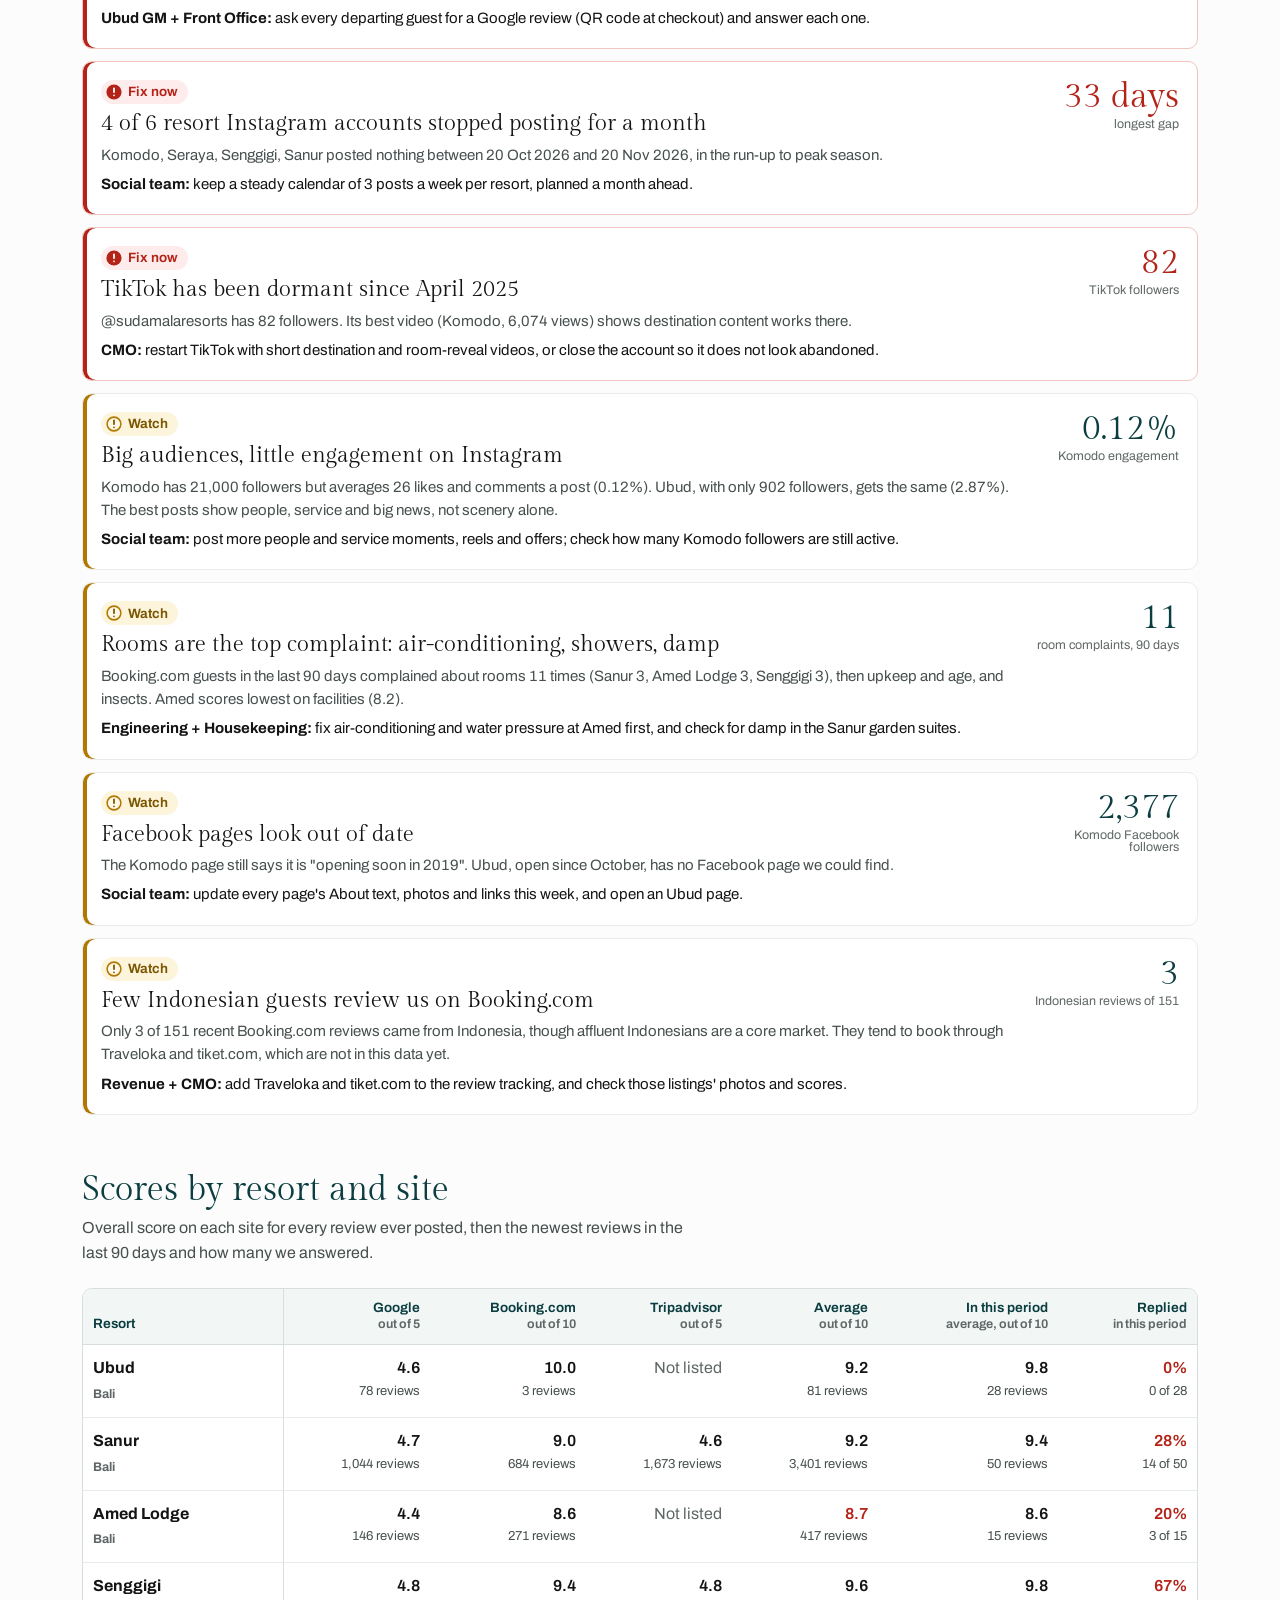
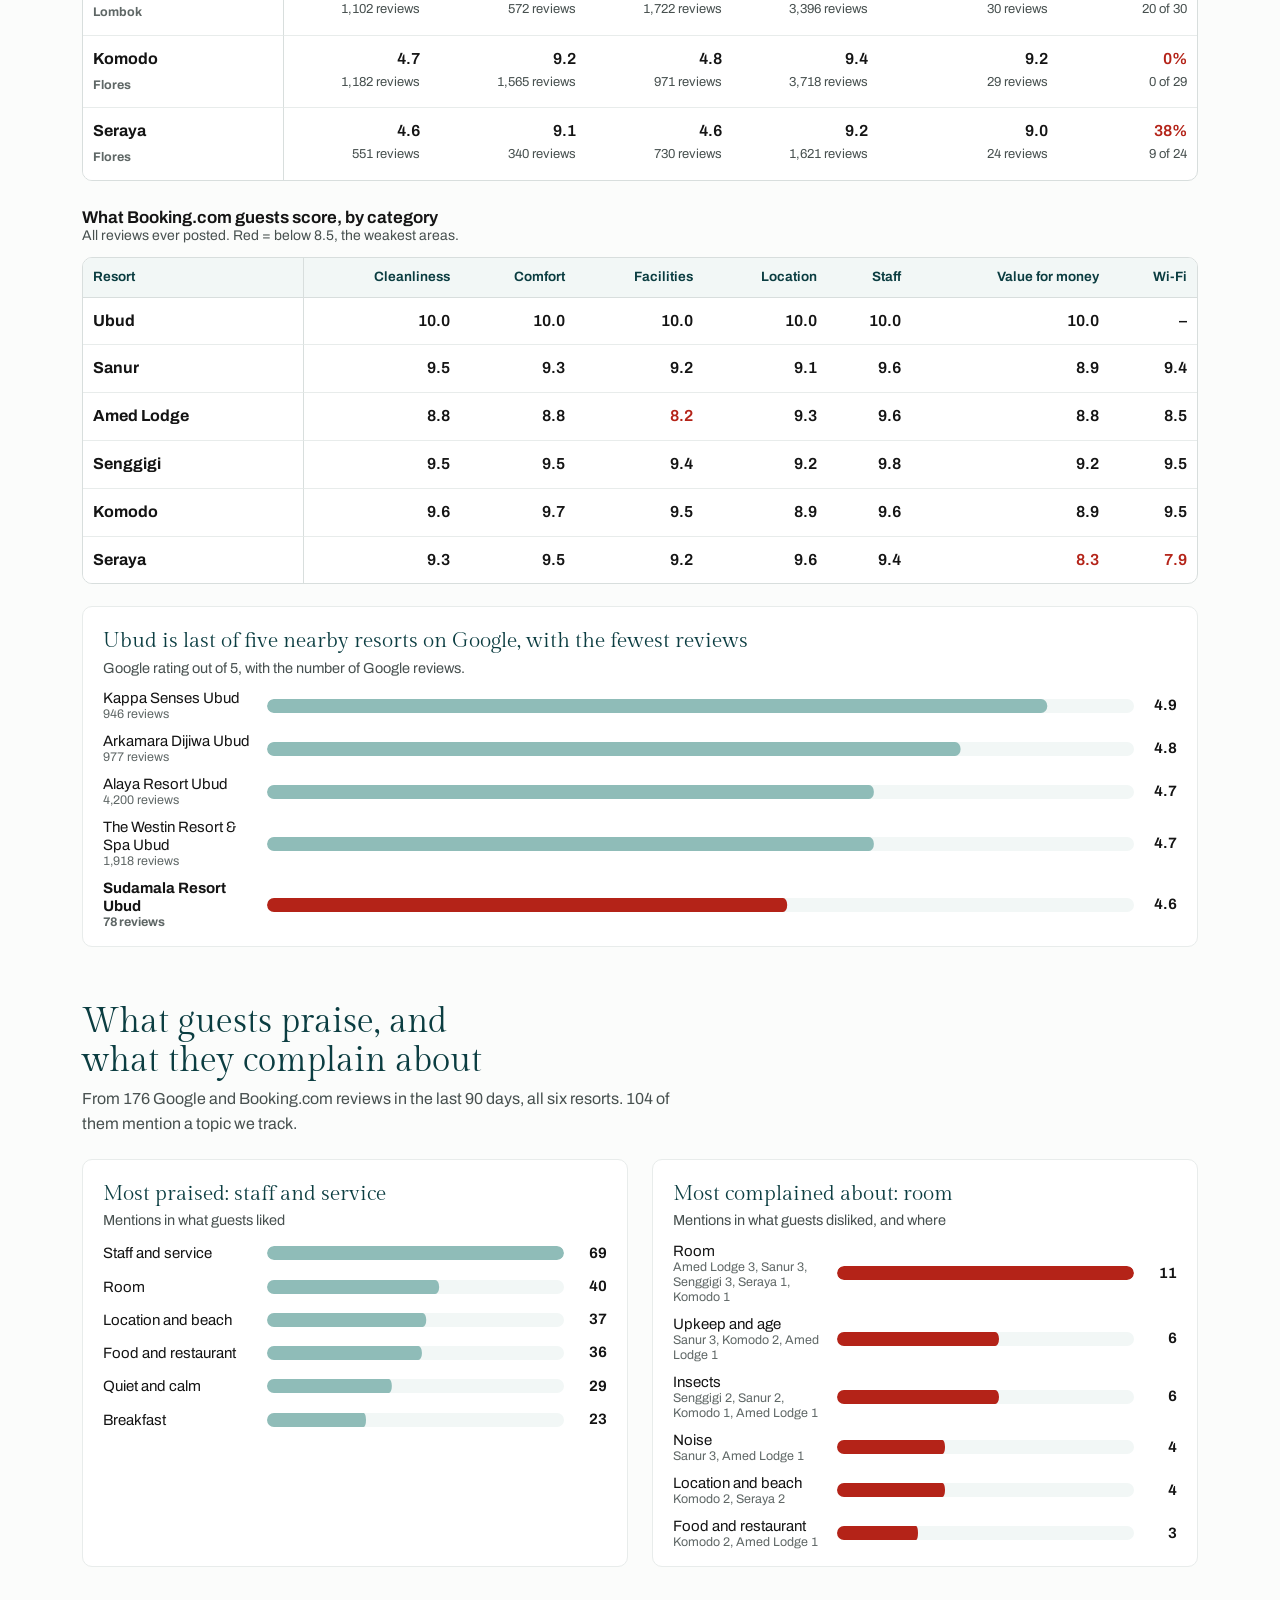
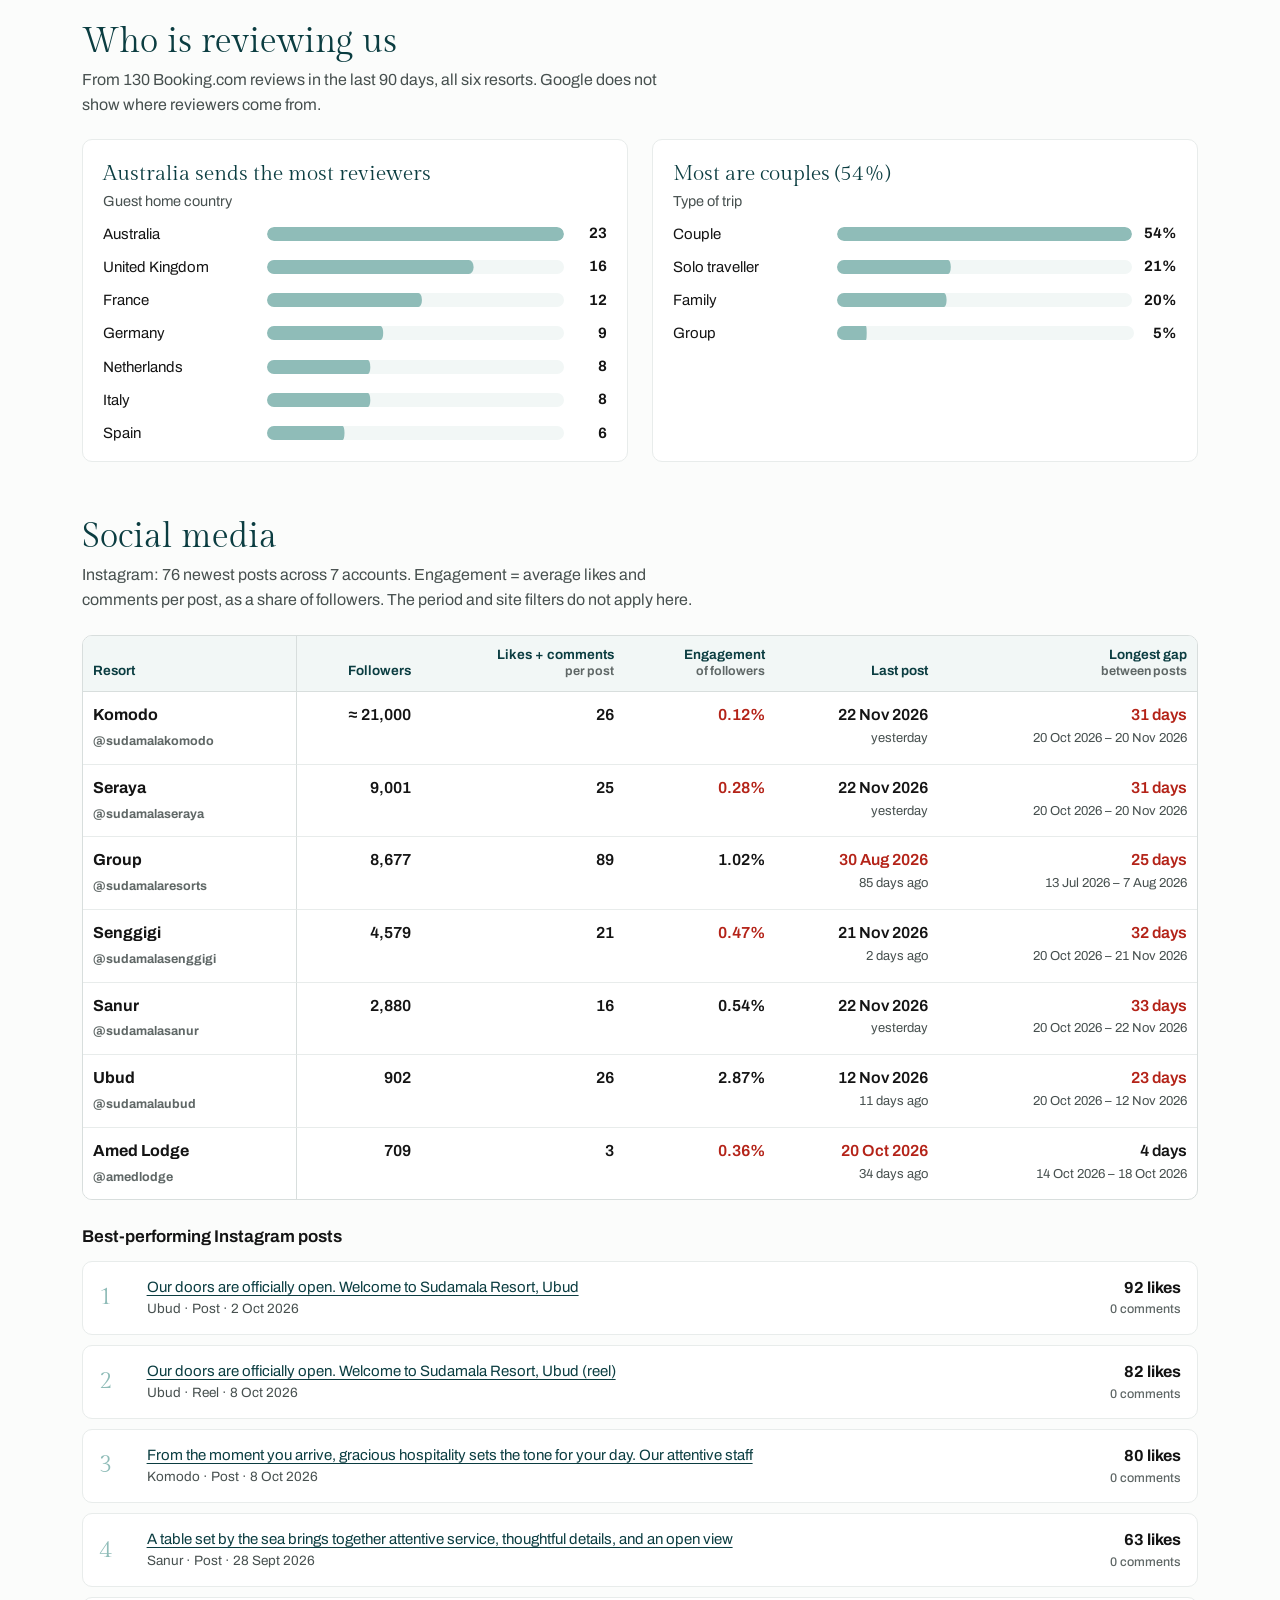
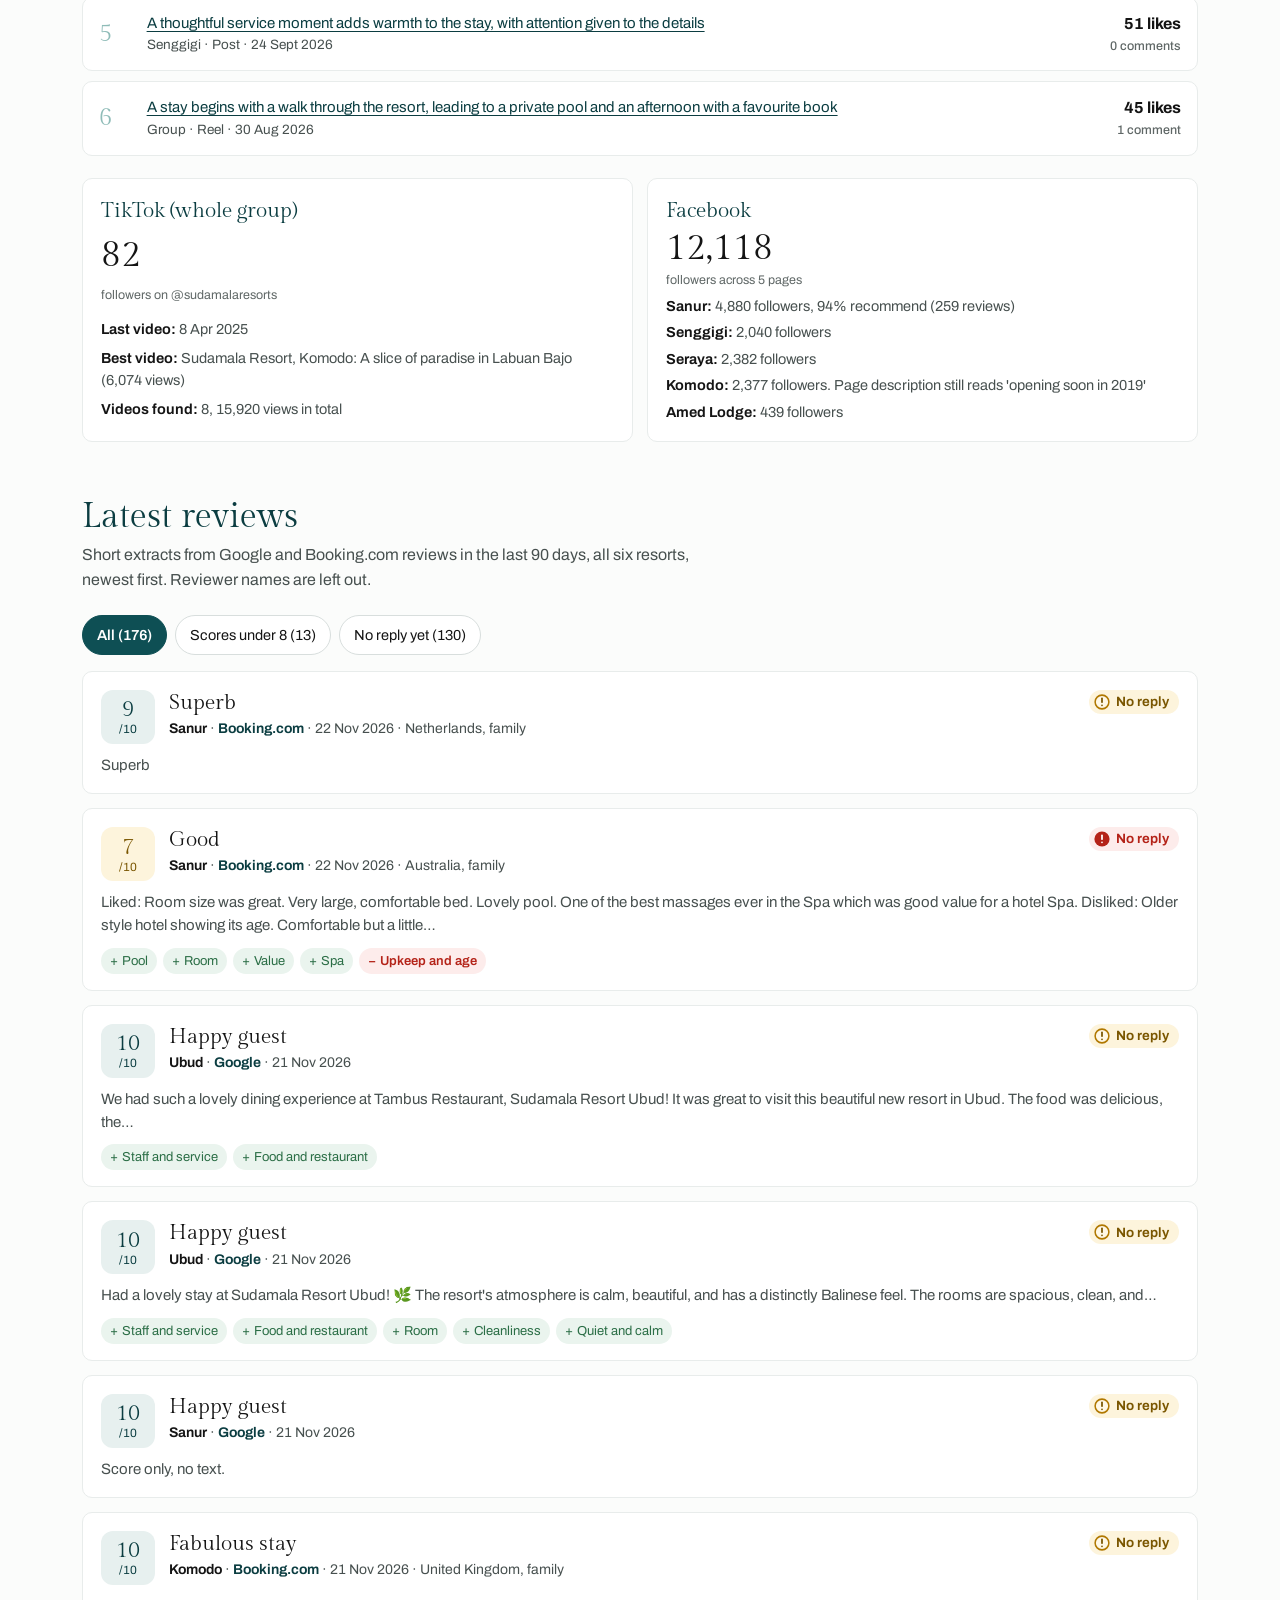
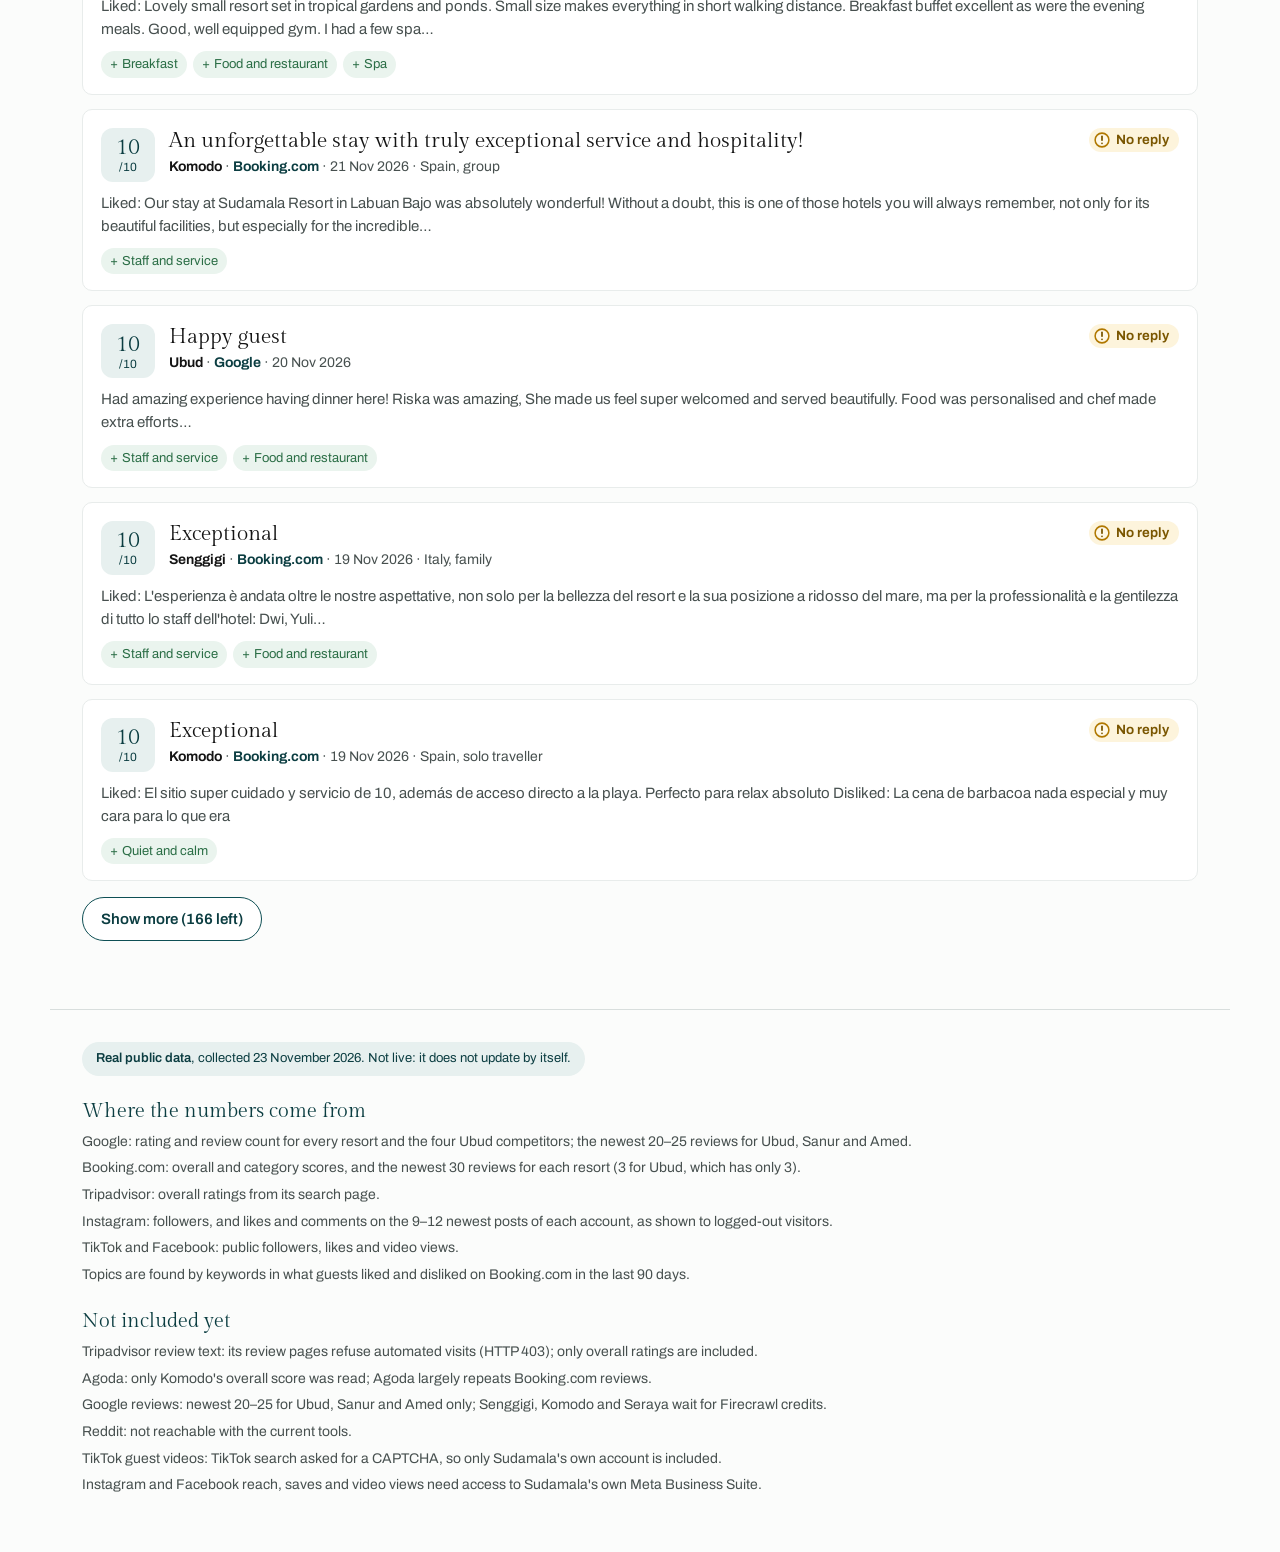
==== commit 0a82954b: "Marketing page: filter by period, resort and site Period (7/30/90 days/all), resort and site (Google" ====
--- a/marketing/index.html
+++ b/marketing/index.html
@@ -34,16 +34,38 @@
         <h1>Reviews and social media: what the public sees.</h1>
         <p class="resorts-line">Google, Booking.com, Tripadvisor, Instagram, TikTok and Facebook, read from their public pages. Scores are out of 10.</p>
       </div>
-      <p class="verdict" id="verdict"></p>
+      <p class="verdict" id="verdict" aria-live="polite"></p>
     </div>
   </div>
 </header>
+
+<div class="filterbar" id="filterbar">
+  <form class="wrap filters filters-3" id="filters" aria-label="Filters">
+    <fieldset class="seg">
+      <legend>Reviews posted</legend>
+      <div class="seg-options">
+        <label><input type="radio" name="period" value="7"><span>7 days</span></label>
+        <label><input type="radio" name="period" value="30"><span>30 days</span></label>
+        <label><input type="radio" name="period" value="90" checked><span>90 days</span></label>
+        <label><input type="radio" name="period" value="all"><span>All</span></label>
+      </div>
+    </fieldset>
+    <div class="field">
+      <label for="resort">Resort</label>
+      <select id="resort" name="resort"><option value="all">All six resorts</option></select>
+    </div>
+    <div class="field">
+      <label for="site">Site</label>
+      <select id="site" name="site"><option value="all">All sites</option></select>
+    </div>
+  </form>
+</div>
 
 <main class="wrap" id="main">
   <section class="section" id="kpis" aria-labelledby="kpis-h">
     <div class="section-head">
       <h2 id="kpis-h">The group at a glance</h2>
-      <p class="answers">All six resorts, every site combined.</p>
+      <p class="answers">Changes with the filters above.</p>
     </div>
     <div class="tiles" id="tiles"></div>
   </section>
@@ -51,7 +73,7 @@
   <section class="section" id="fix" aria-labelledby="fix-h" tabindex="-1">
     <div class="section-head">
       <h2 id="fix-h">Fix these first</h2>
-      <p class="answers">What the public data says needs attention, most urgent first.</p>
+      <p class="answers" id="fix-sub"></p>
     </div>
     <ol class="findings" id="findings"></ol>
   </section>
@@ -59,12 +81,14 @@
   <section class="section" id="scores" aria-labelledby="scores-h">
     <div class="section-head">
       <h2 id="scores-h">Scores by resort and site</h2>
-      <p class="answers">Overall score on each site, converted to a score out of 10, and how often the resort replied to its newest reviews.</p>
+      <p class="answers" id="scores-sub"></p>
     </div>
     <div class="table-scroll" id="score-table" tabindex="0" role="region" aria-label="Scores by resort, scrolls sideways"></div>
-    <h3 class="sub-h">What Booking.com guests score, by category</h3>
-    <p class="table-note">Red = below 8.5, the weakest areas.</p>
-    <div class="table-scroll" id="sub-table" tabindex="0" role="region" aria-label="Booking.com category scores, scrolls sideways"></div>
+    <div id="sub-wrap">
+      <h3 class="sub-h">What Booking.com guests score, by category</h3>
+      <p class="table-note">All reviews ever posted. Red = below 8.5, the weakest areas.</p>
+      <div class="table-scroll" id="sub-table" tabindex="0" role="region" aria-label="Booking.com category scores, scrolls sideways"></div>
+    </div>
     <div class="chart compare" id="compare">
       <h3 id="compare-h"></h3>
       <p class="sub">Google rating out of 5, with the number of Google reviews.</p>
@@ -124,11 +148,10 @@
   <section class="section" id="feed" aria-labelledby="feed-h">
     <div class="section-head">
       <h2 id="feed-h">Latest reviews</h2>
-      <p class="answers">Short extracts from the newest Google and Booking.com reviews. Reviewer names are left out.</p>
+      <p class="answers" id="feed-sub"></p>
     </div>
     <div class="feed-tools">
       <div class="chips" id="feed-chips" role="group" aria-label="Show"></div>
-      <label class="src-pick"><span>Resort</span><select id="resort"><option value="all">All resorts</option></select></label>
     </div>
     <ol class="rv-list" id="feed-list"></ol>
     <div class="issues-more"><button type="button" class="btn" id="more">Show more</button></div>
--- a/marketing/marketing.css
+++ b/marketing/marketing.css
@@ -57,3 +57,14 @@
   .post { grid-template-columns: auto 1fr; }
   .post .eng { grid-column: 2; text-align: left; }
 }
+
+/* Three-control filter bar: period, resort, site */
+@media (min-width: 640px) and (max-width: 1023px) {
+  .filters.filters-3 { grid-template-columns: minmax(0, 1fr) minmax(0, 1fr); }
+  .filters.filters-3 .seg { grid-column: 1 / -1; }
+}
+@media (min-width: 1024px) {
+  .filters.filters-3 { grid-template-columns: minmax(0, 1.7fr) minmax(0, 1fr) minmax(0, 1fr); align-items: end; }
+}
+.mk tr.is-focus th, .mk tr.is-focus td { background: var(--tint); }
+[hidden] { display: none !important; }
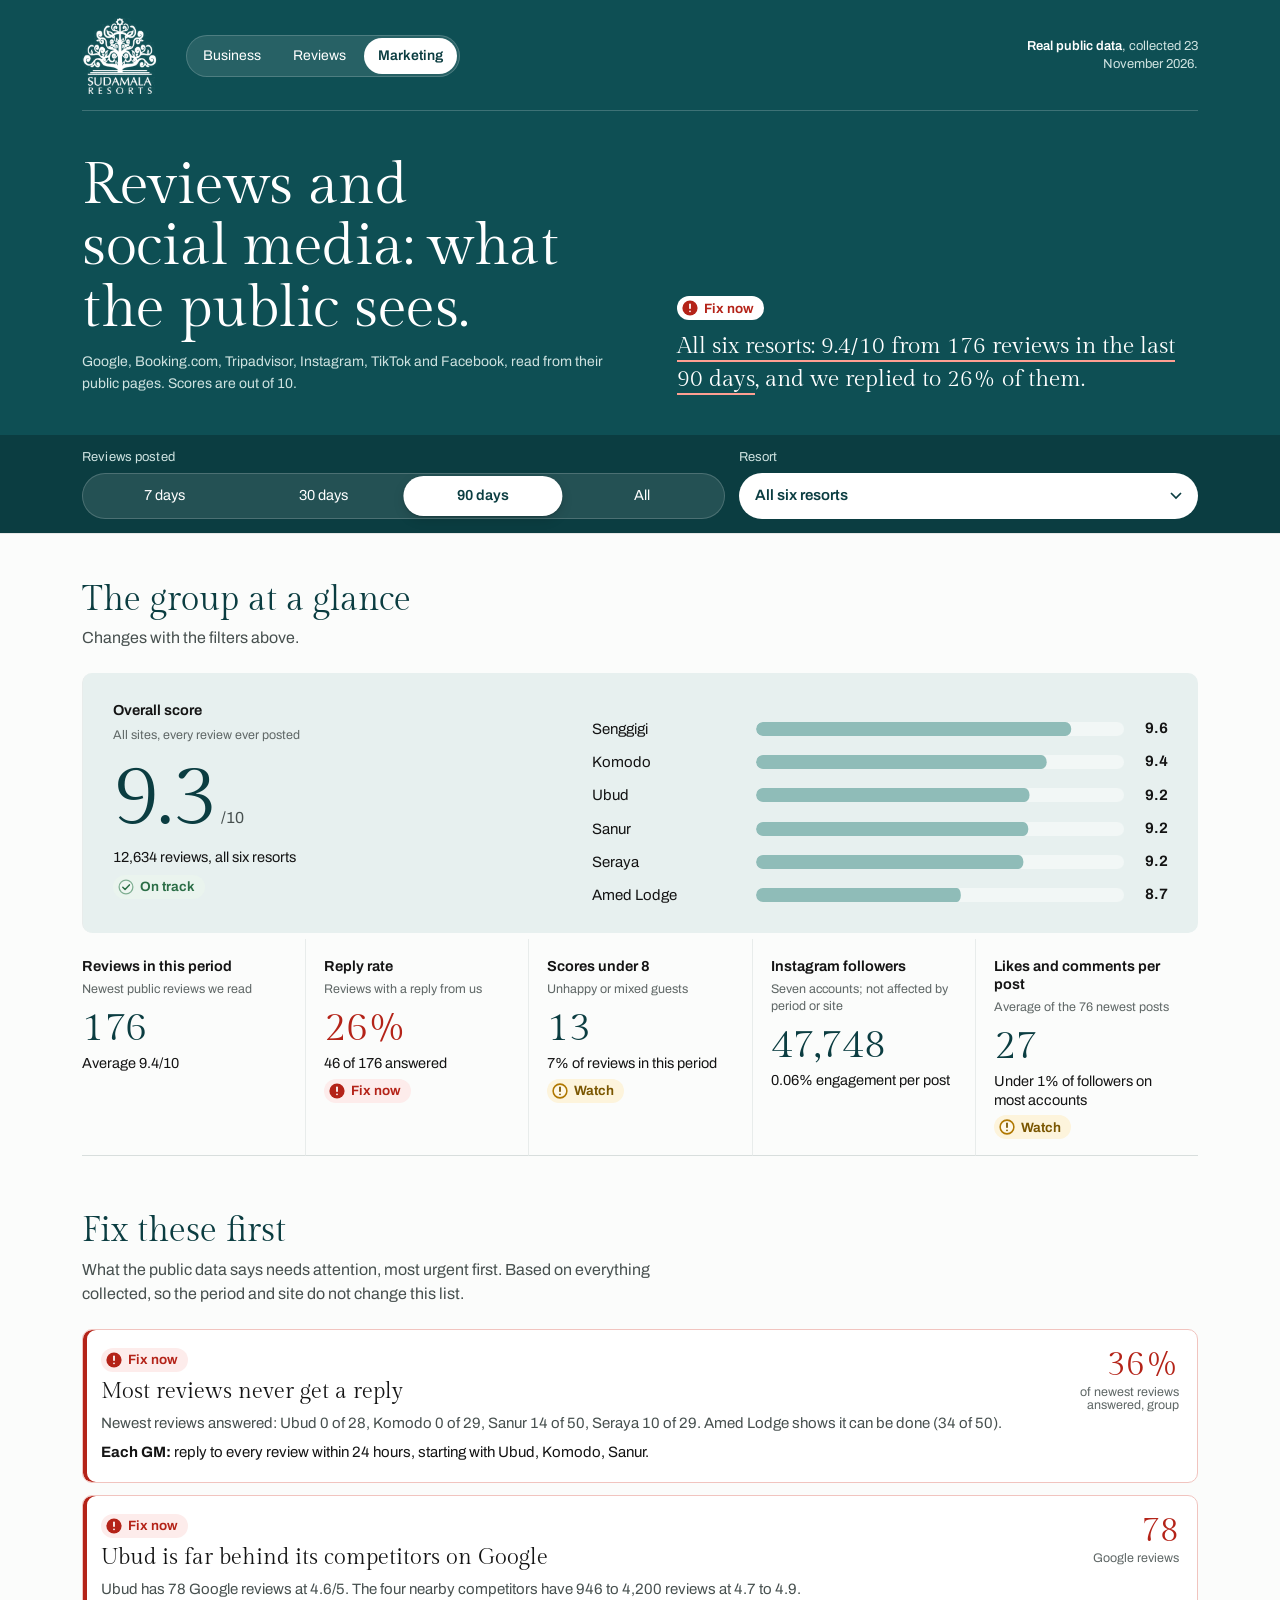
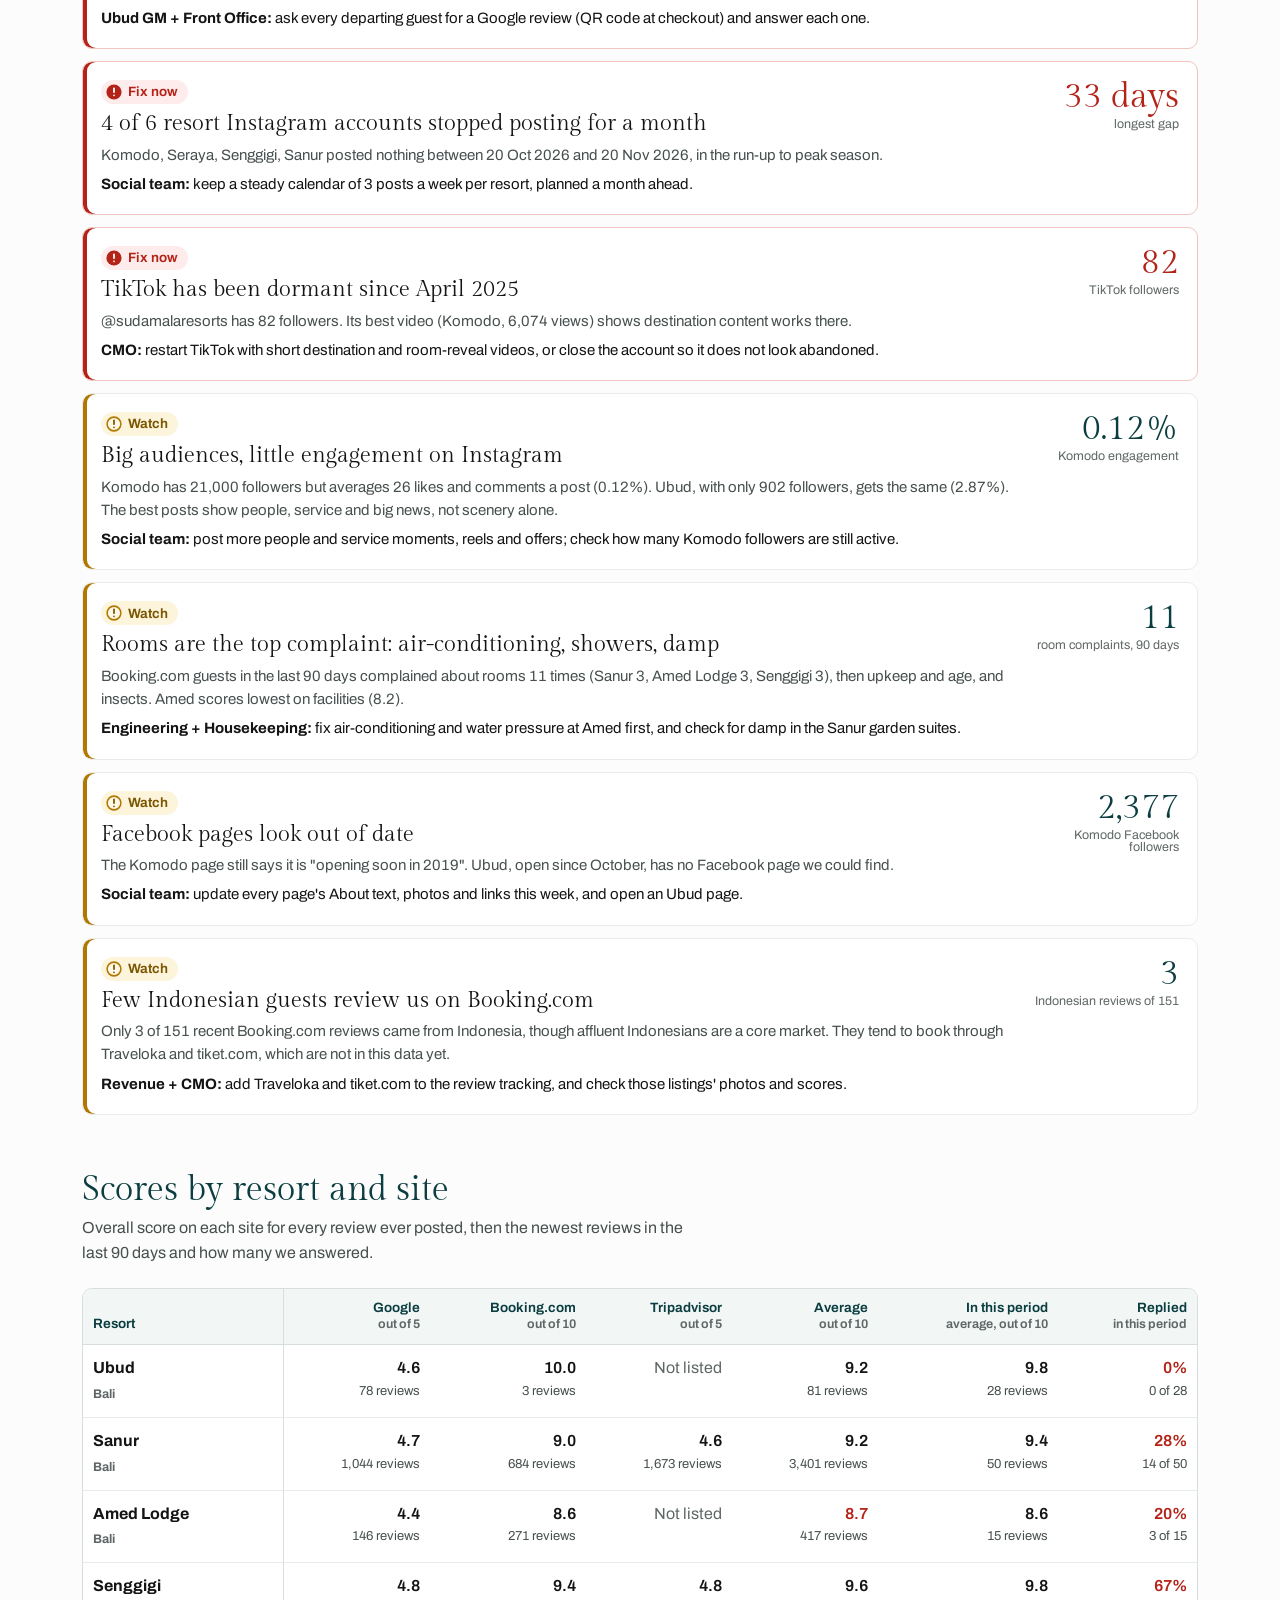
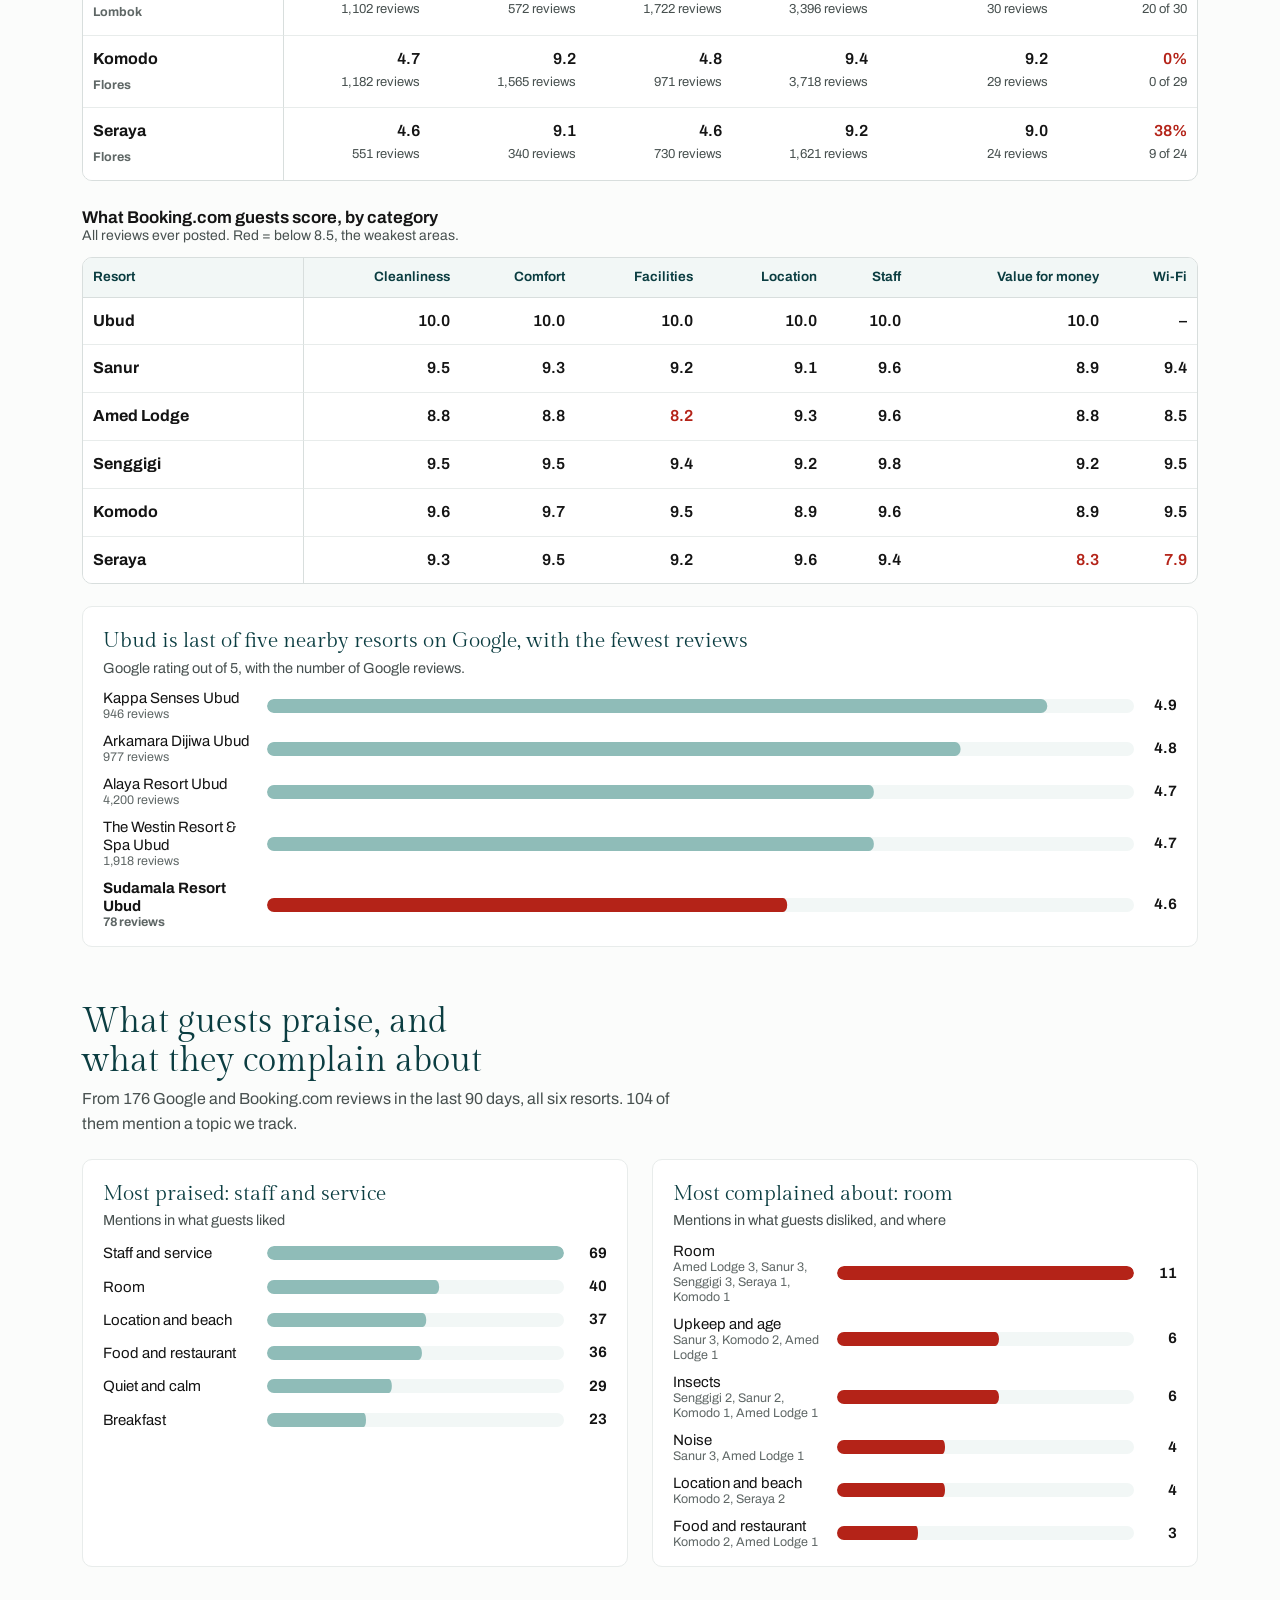
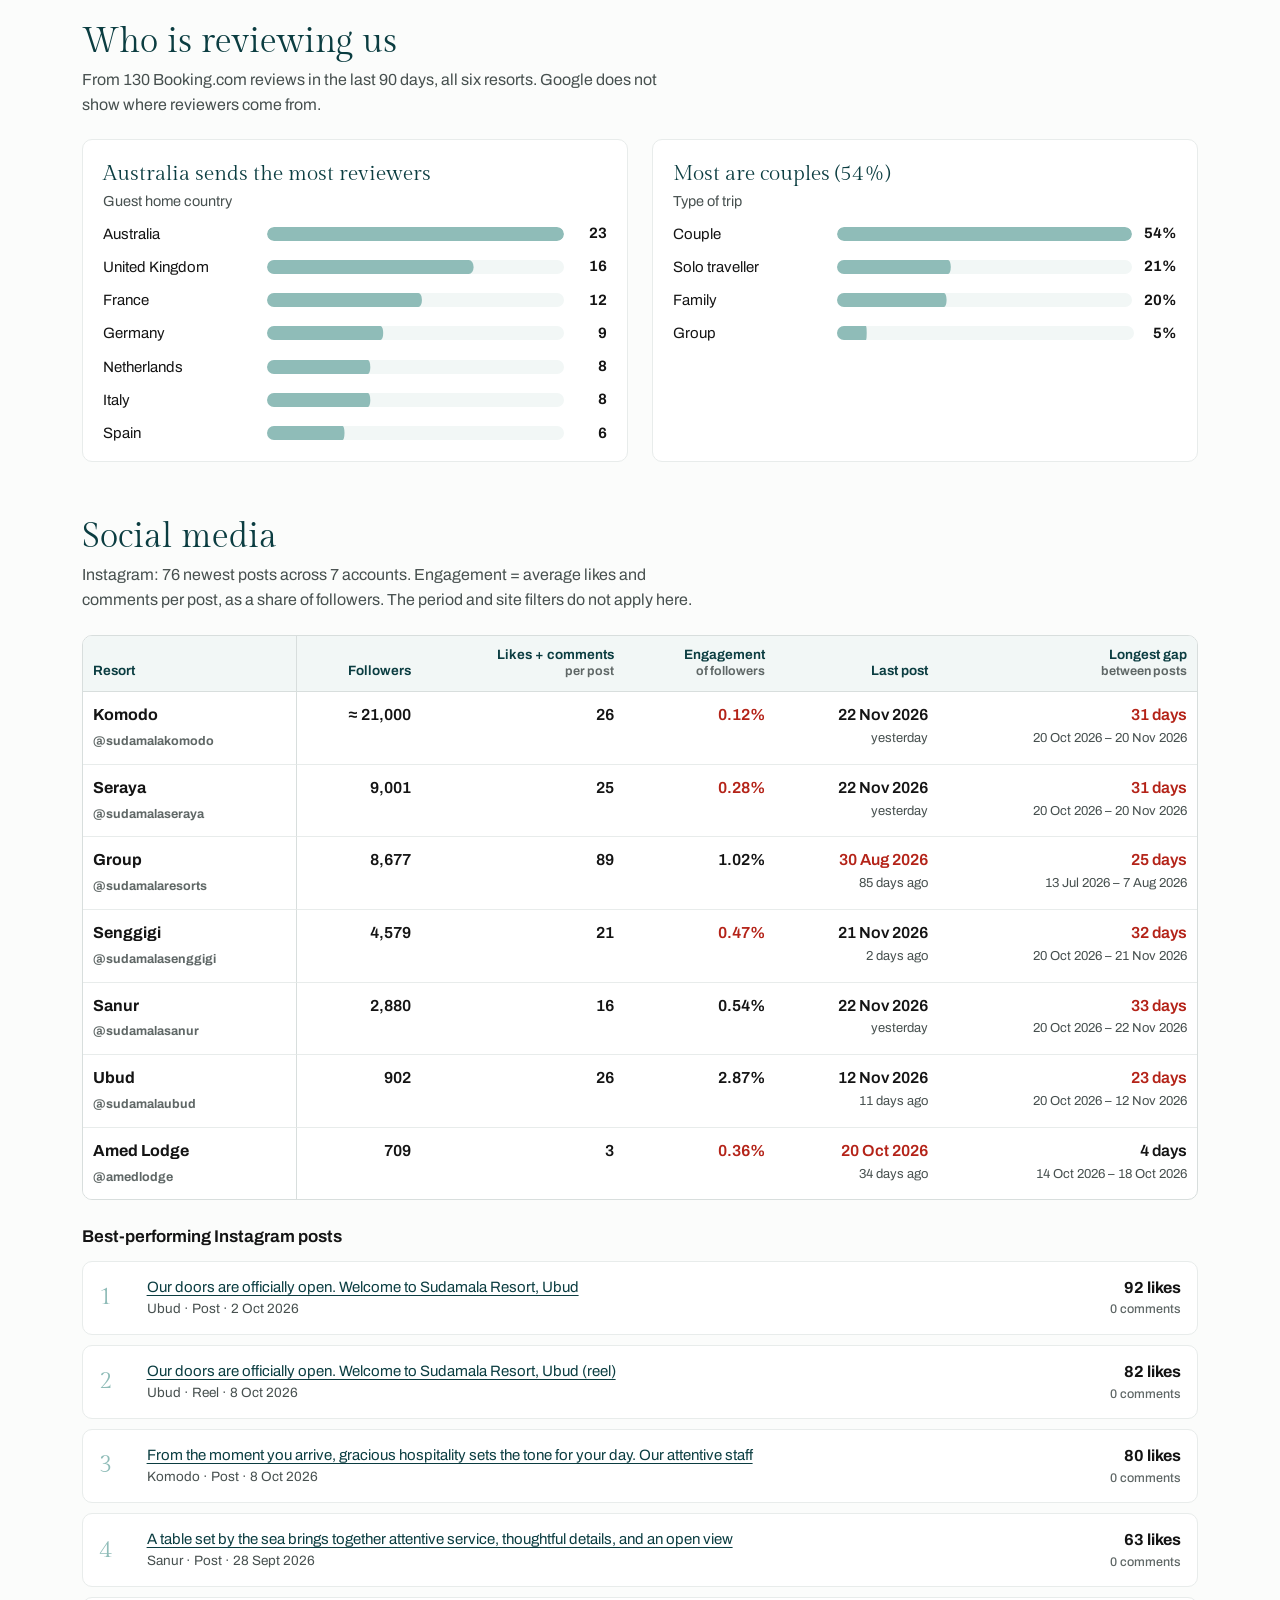
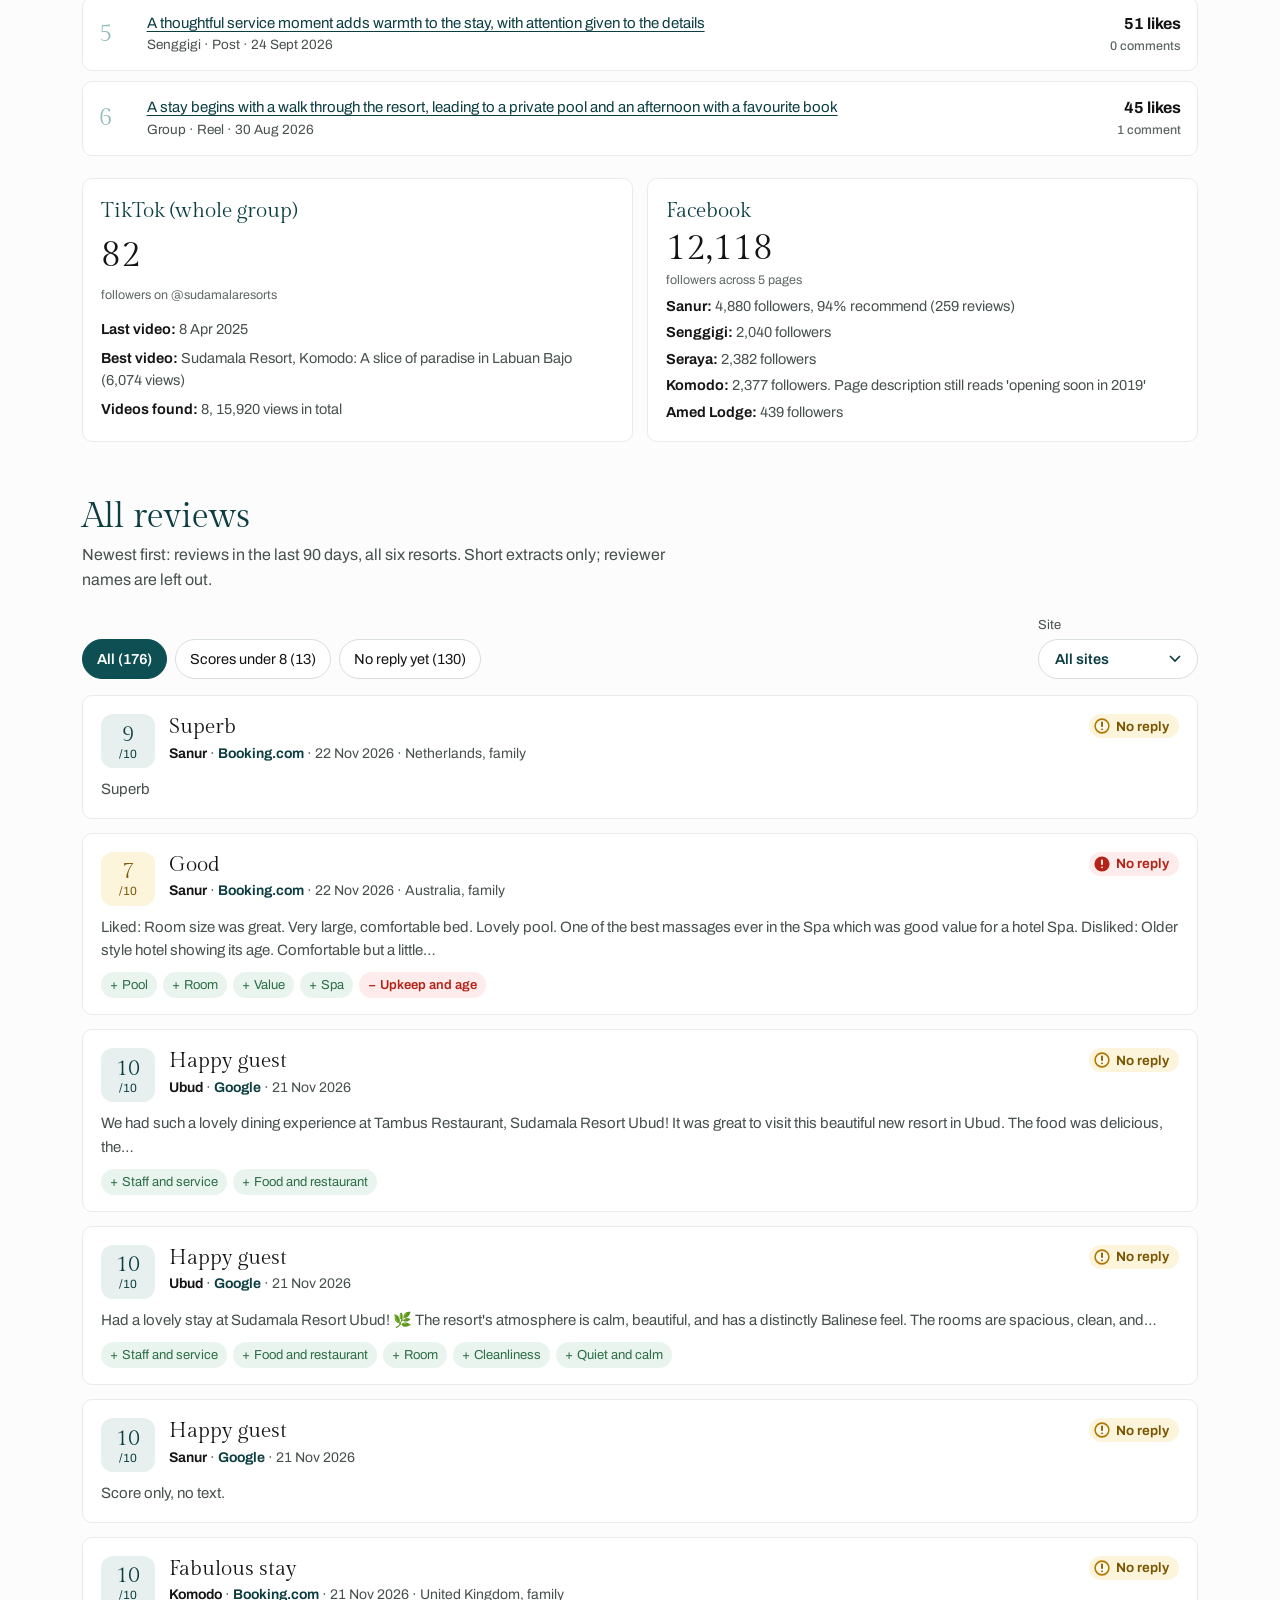
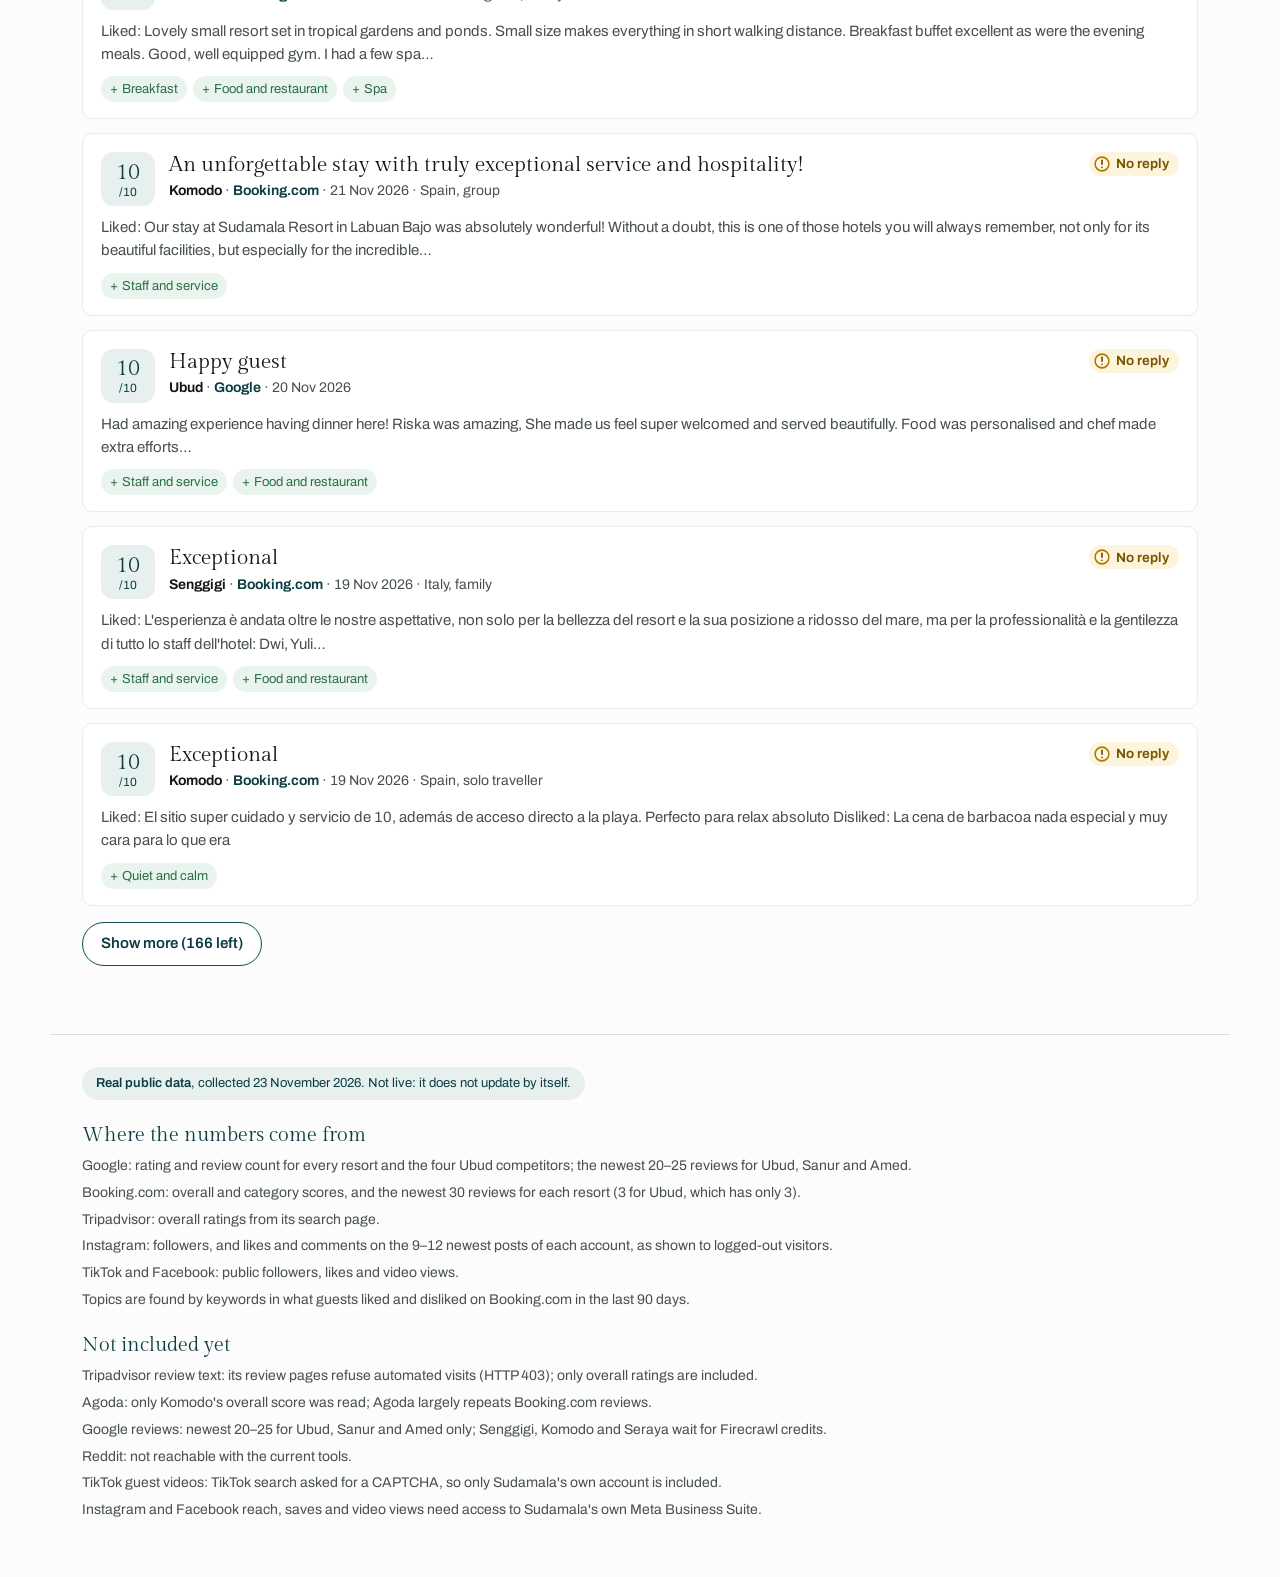
==== commit 0b272e48: "Marketing page: site picker lives in "All reviews", like the guest-review page Rename "Latest review" ====
--- a/marketing/index.html
+++ b/marketing/index.html
@@ -40,7 +40,7 @@
 </header>
 
 <div class="filterbar" id="filterbar">
-  <form class="wrap filters filters-3" id="filters" aria-label="Filters">
+  <form class="wrap filters filters-2" id="filters" aria-label="Filters">
     <fieldset class="seg">
       <legend>Reviews posted</legend>
       <div class="seg-options">
@@ -53,10 +53,6 @@
     <div class="field">
       <label for="resort">Resort</label>
       <select id="resort" name="resort"><option value="all">All six resorts</option></select>
-    </div>
-    <div class="field">
-      <label for="site">Site</label>
-      <select id="site" name="site"><option value="all">All sites</option></select>
     </div>
   </form>
 </div>
@@ -147,11 +143,14 @@
 
   <section class="section" id="feed" aria-labelledby="feed-h">
     <div class="section-head">
-      <h2 id="feed-h">Latest reviews</h2>
+      <h2 id="feed-h">All reviews</h2>
       <p class="answers" id="feed-sub"></p>
     </div>
-    <div class="feed-tools">
-      <div class="chips" id="feed-chips" role="group" aria-label="Show"></div>
+    <div class="feed-tools" role="group" aria-label="Show">
+      <div class="chips" id="feed-chips"></div>
+      <label class="src-pick"><span>Site</span>
+        <select id="source"><option value="all">All sites</option></select>
+      </label>
     </div>
     <ol class="rv-list" id="feed-list"></ol>
     <div class="issues-more"><button type="button" class="btn" id="more">Show more</button></div>
--- a/marketing/marketing.css
+++ b/marketing/marketing.css
@@ -58,13 +58,5 @@
   .post .eng { grid-column: 2; text-align: left; }
 }
 
-/* Three-control filter bar: period, resort, site */
-@media (min-width: 640px) and (max-width: 1023px) {
-  .filters.filters-3 { grid-template-columns: minmax(0, 1fr) minmax(0, 1fr); }
-  .filters.filters-3 .seg { grid-column: 1 / -1; }
-}
-@media (min-width: 1024px) {
-  .filters.filters-3 { grid-template-columns: minmax(0, 1.7fr) minmax(0, 1fr) minmax(0, 1fr); align-items: end; }
-}
 .mk tr.is-focus th, .mk tr.is-focus td { background: var(--tint); }
 [hidden] { display: none !important; }
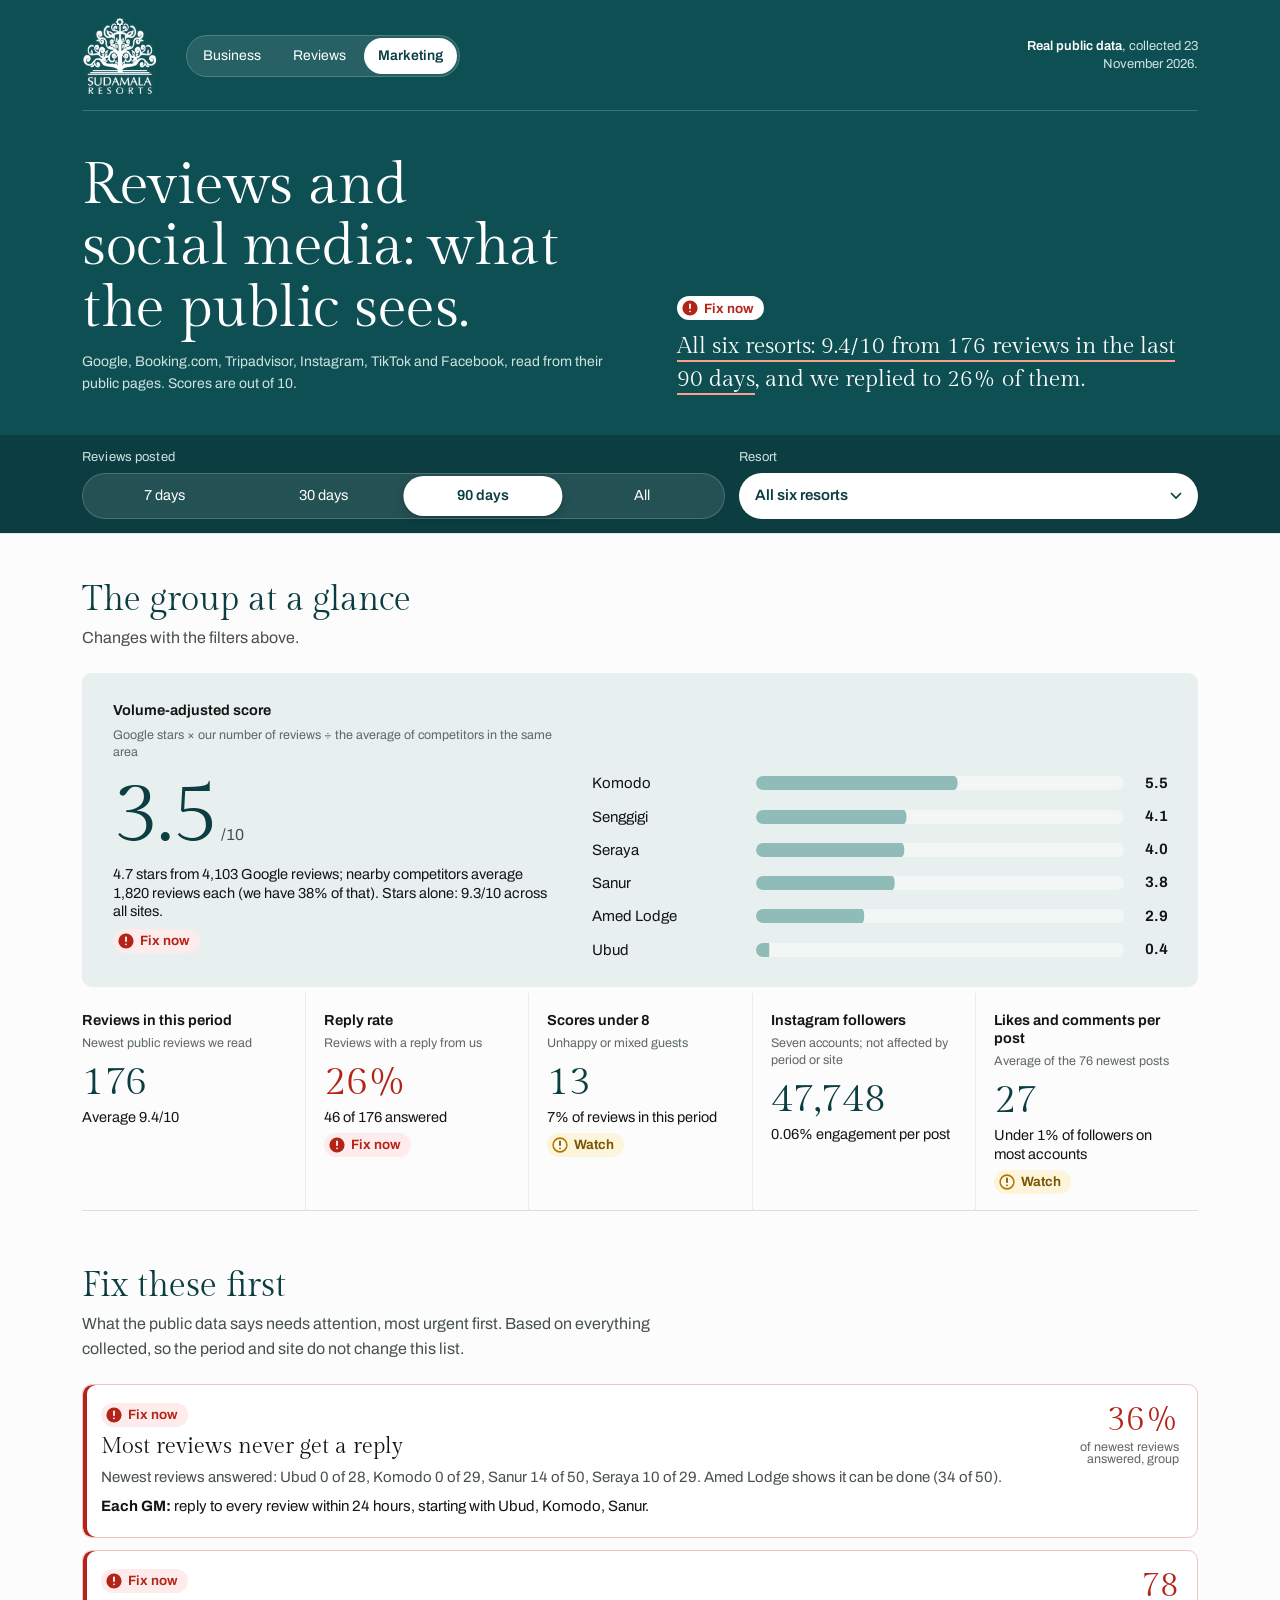
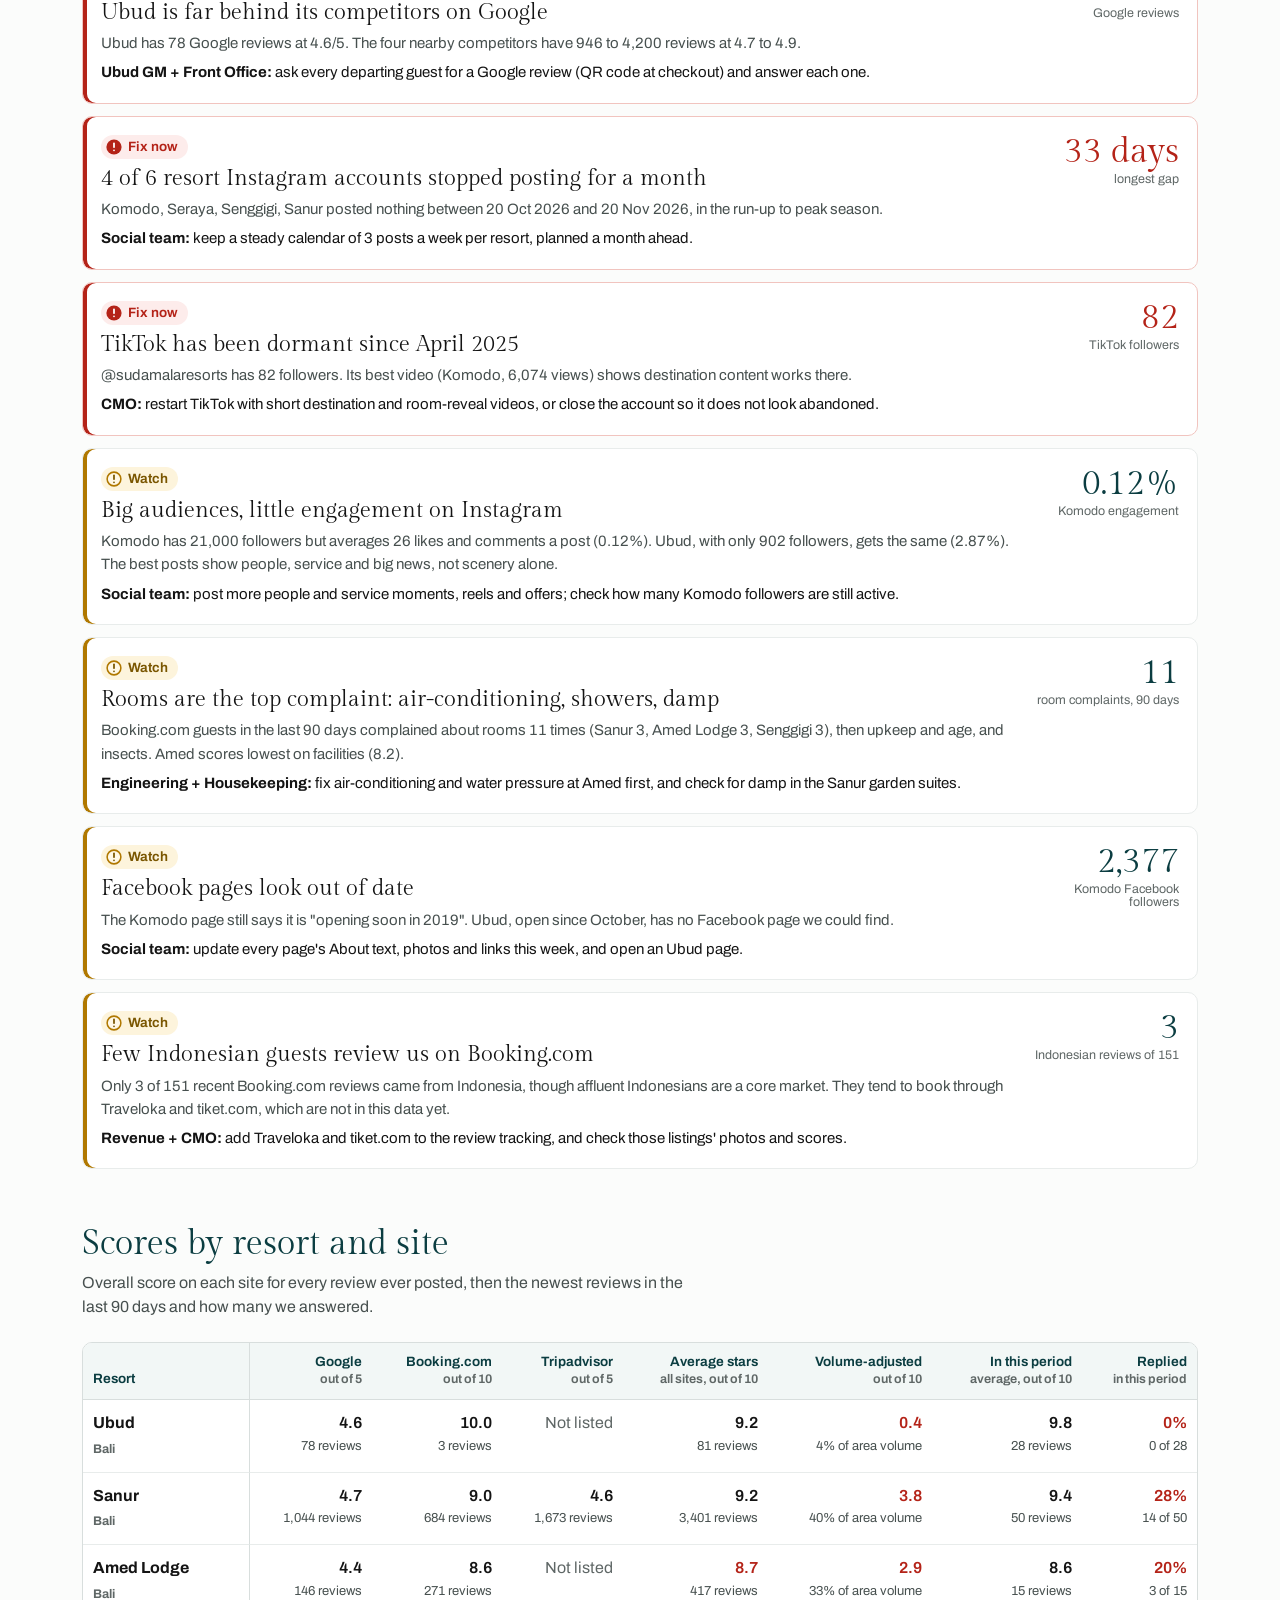
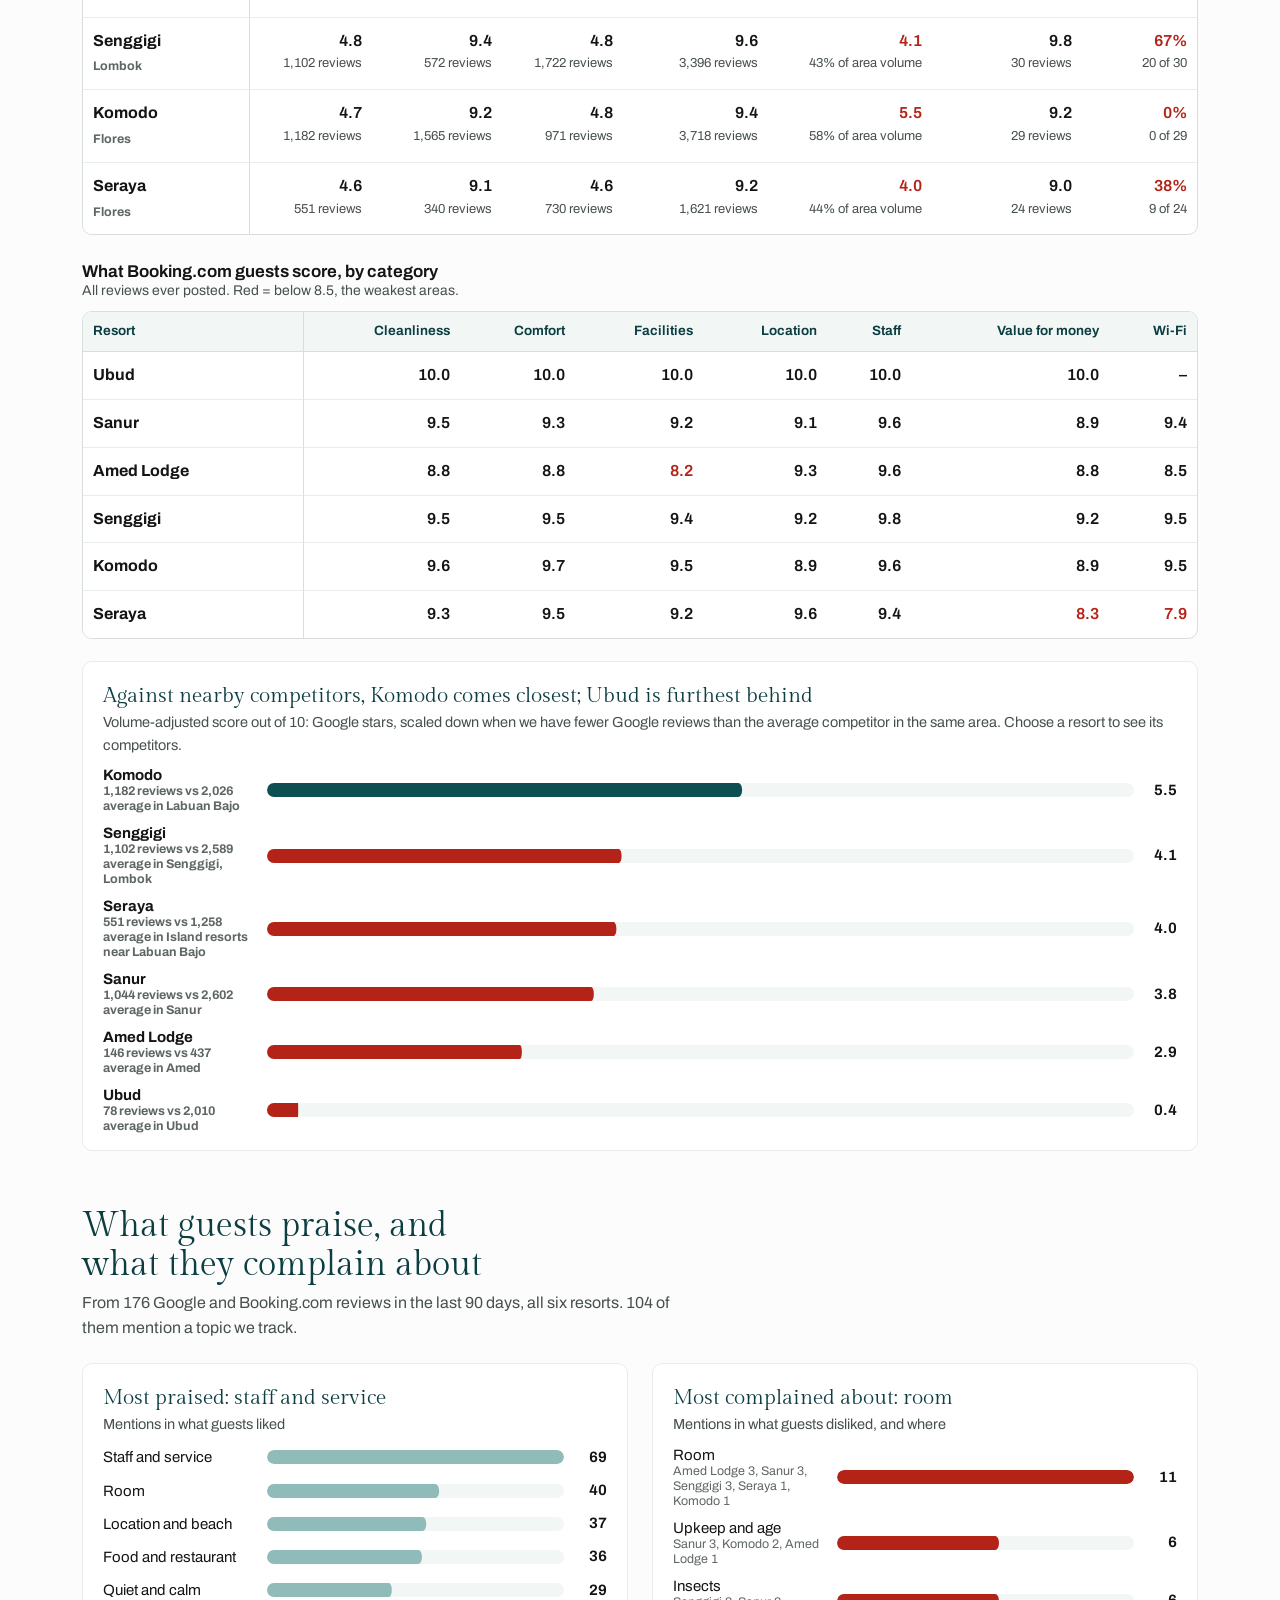
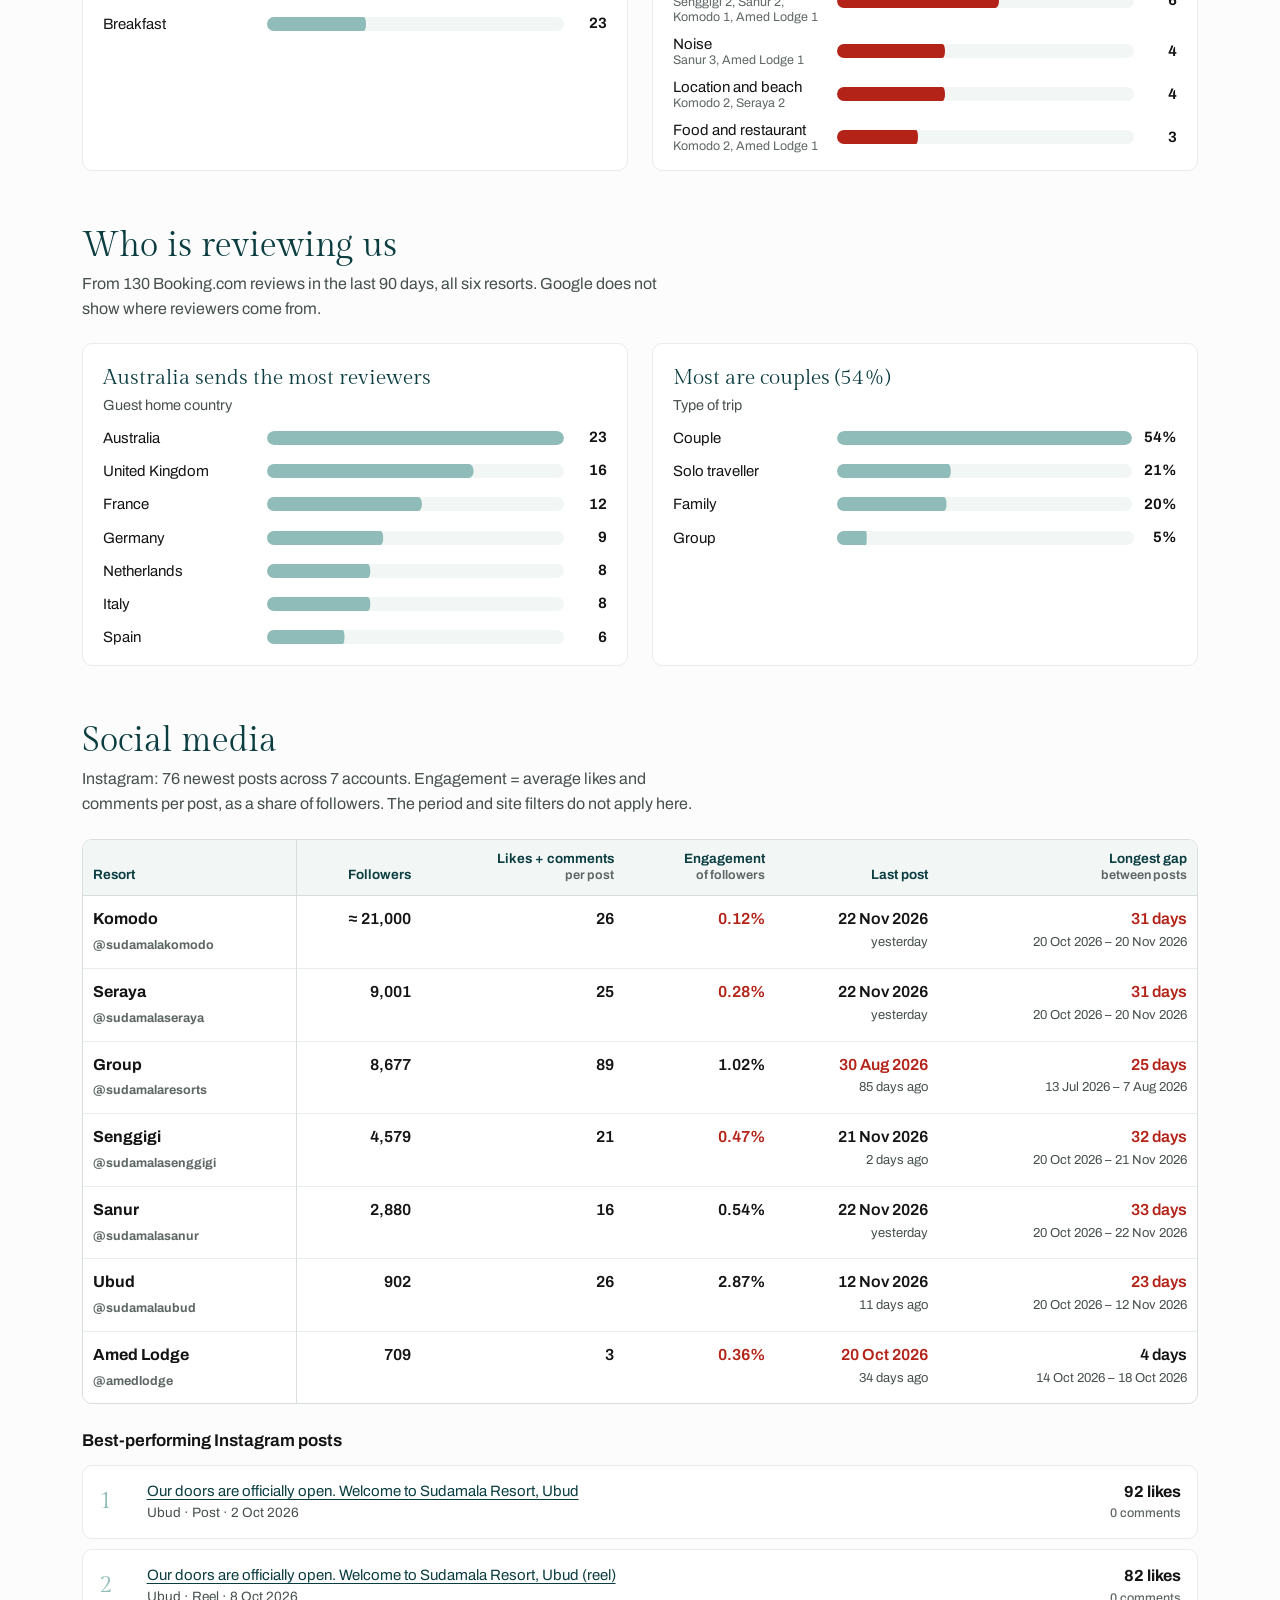
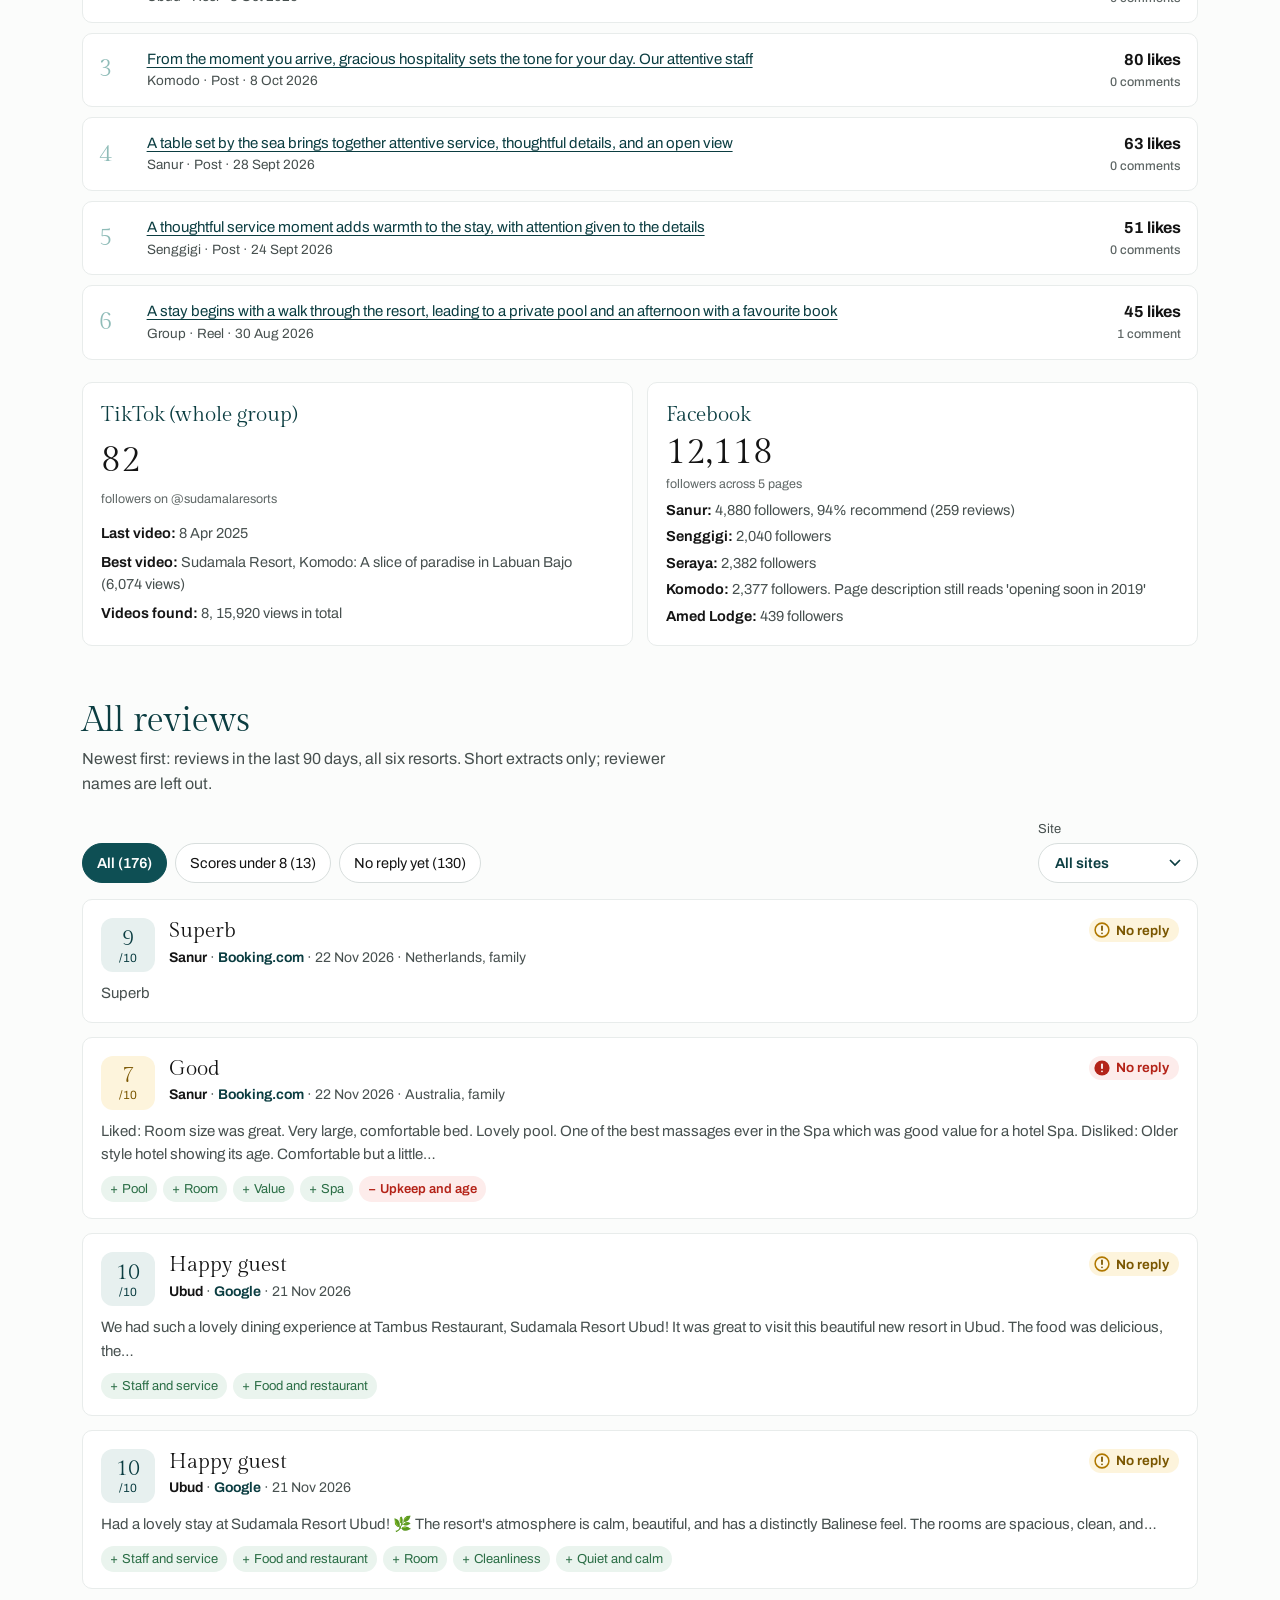
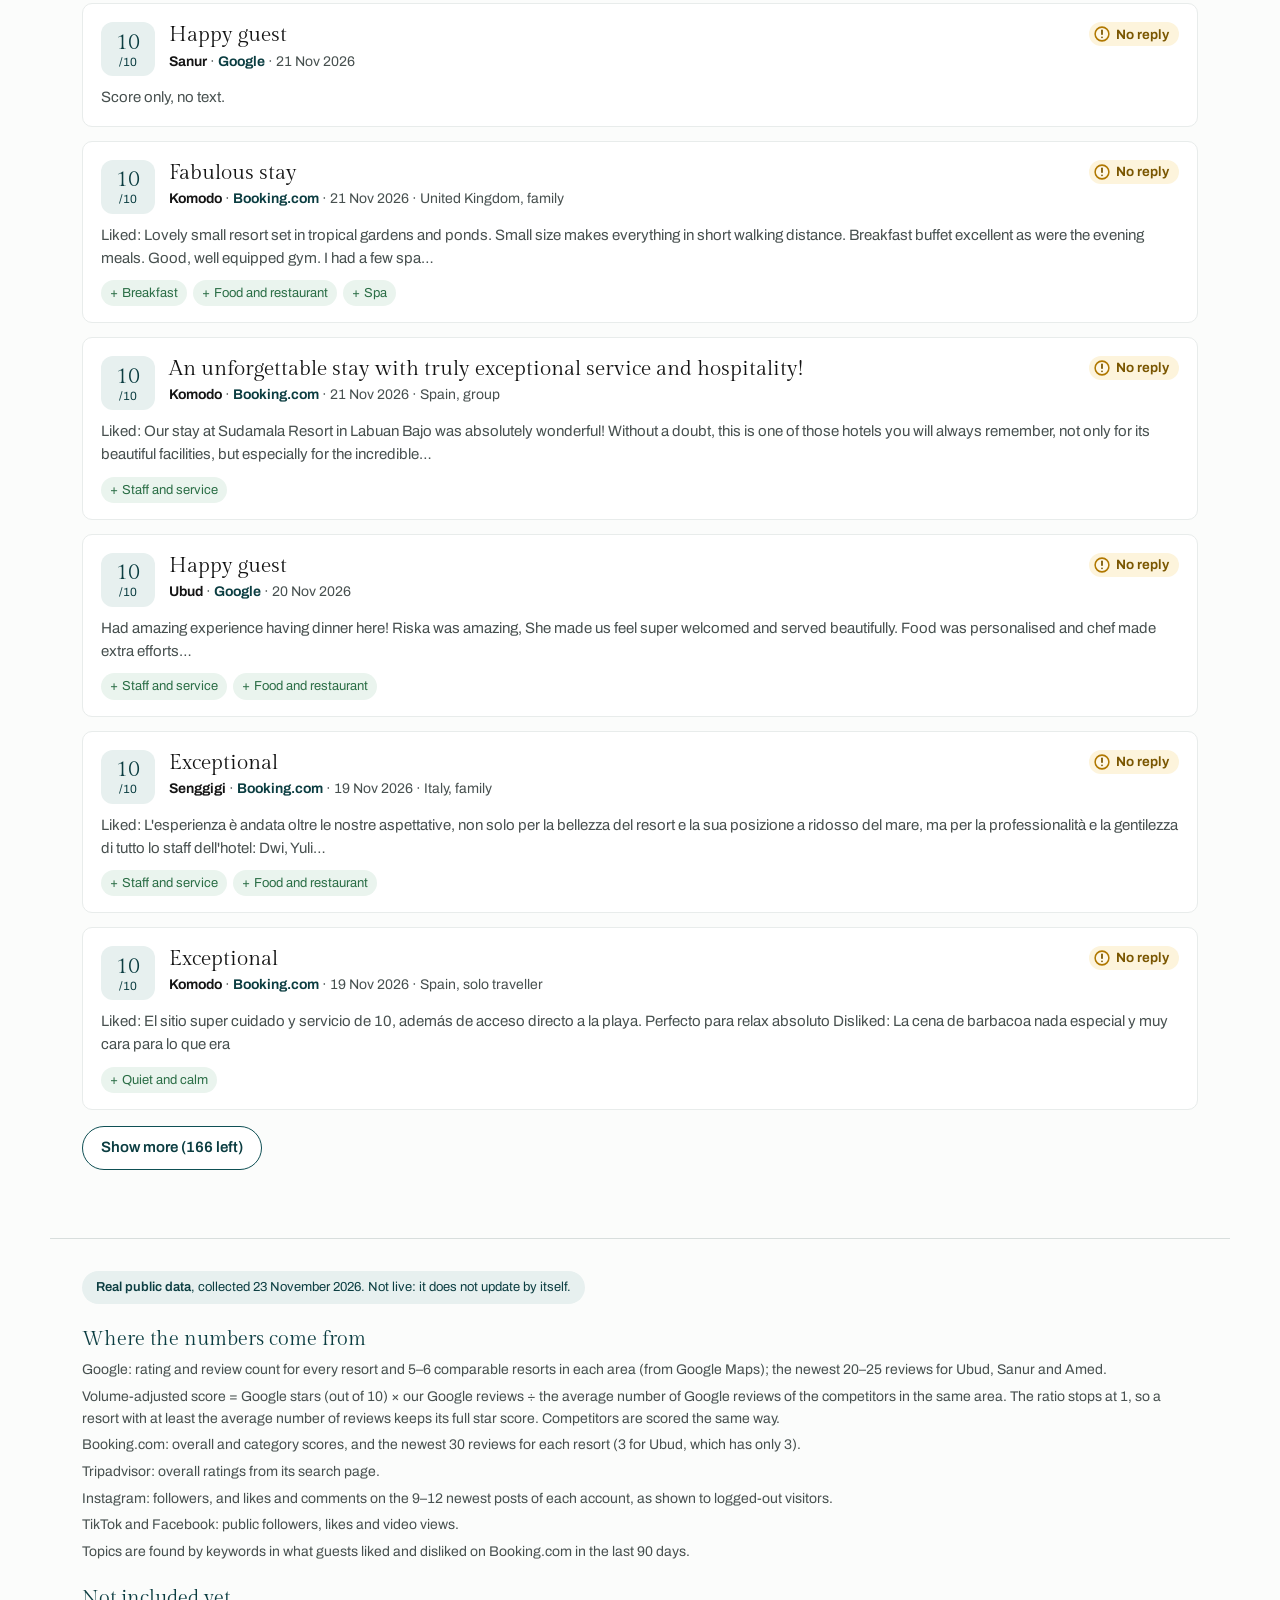
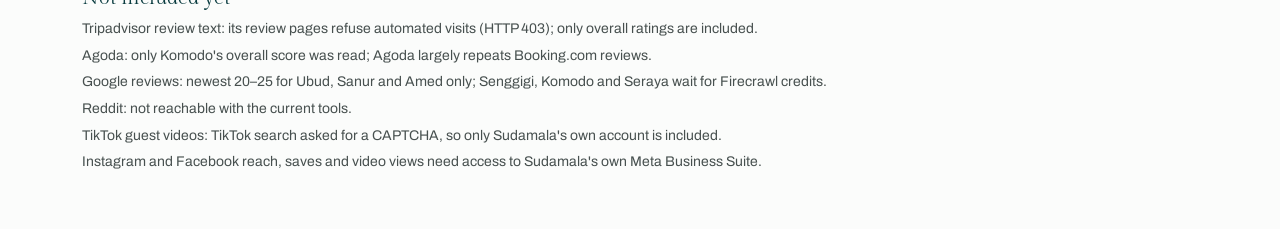
==== commit 2ff1911d: "Marketing page: volume-adjusted score against area competitors Score = Google stars x min(1, our Goo" ====
--- a/marketing/index.html
+++ b/marketing/index.html
@@ -87,7 +87,7 @@
     </div>
     <div class="chart compare" id="compare">
       <h3 id="compare-h"></h3>
-      <p class="sub">Google rating out of 5, with the number of Google reviews.</p>
+      <p class="sub" id="compare-sub"></p>
       <ol class="bars" id="compare-bars" aria-labelledby="compare-h"></ol>
     </div>
   </section>
@@ -162,7 +162,8 @@
   <div>
     <h2>Where the numbers come from</h2>
     <ul>
-      <li>Google: rating and review count for every resort and the four Ubud competitors; the newest 20–25 reviews for Ubud, Sanur and Amed.</li>
+      <li>Google: rating and review count for every resort and 5–6 comparable resorts in each area (from Google Maps); the newest 20–25 reviews for Ubud, Sanur and Amed.</li>
+      <li>Volume-adjusted score = Google stars (out of 10) × our Google reviews ÷ the average number of Google reviews of the competitors in the same area. The ratio stops at 1, so a resort with at least the average number of reviews keeps its full star score. Competitors are scored the same way.</li>
       <li>Booking.com: overall and category scores, and the newest 30 reviews for each resort (3 for Ubud, which has only 3).</li>
       <li>Tripadvisor: overall ratings from its search page.</li>
       <li>Instagram: followers, and likes and comments on the 9–12 newest posts of each account, as shown to logged-out visitors.</li>
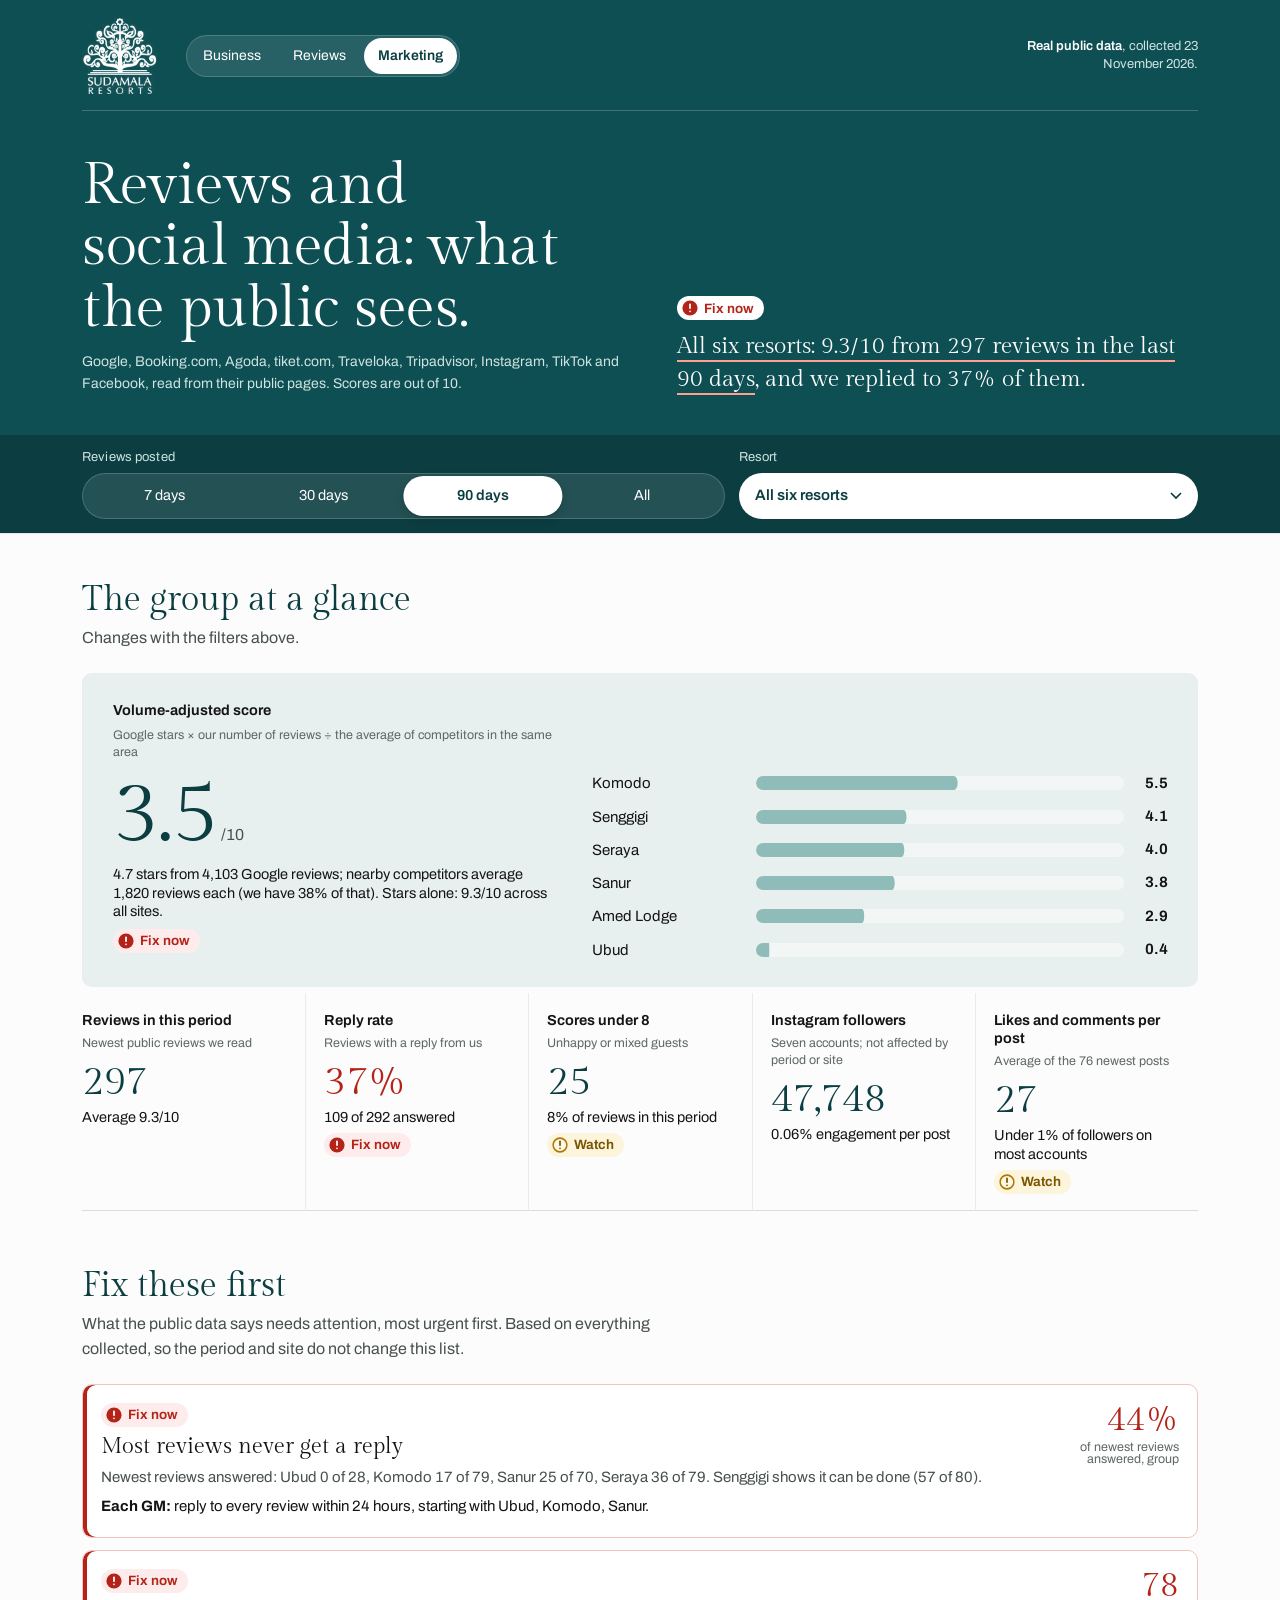
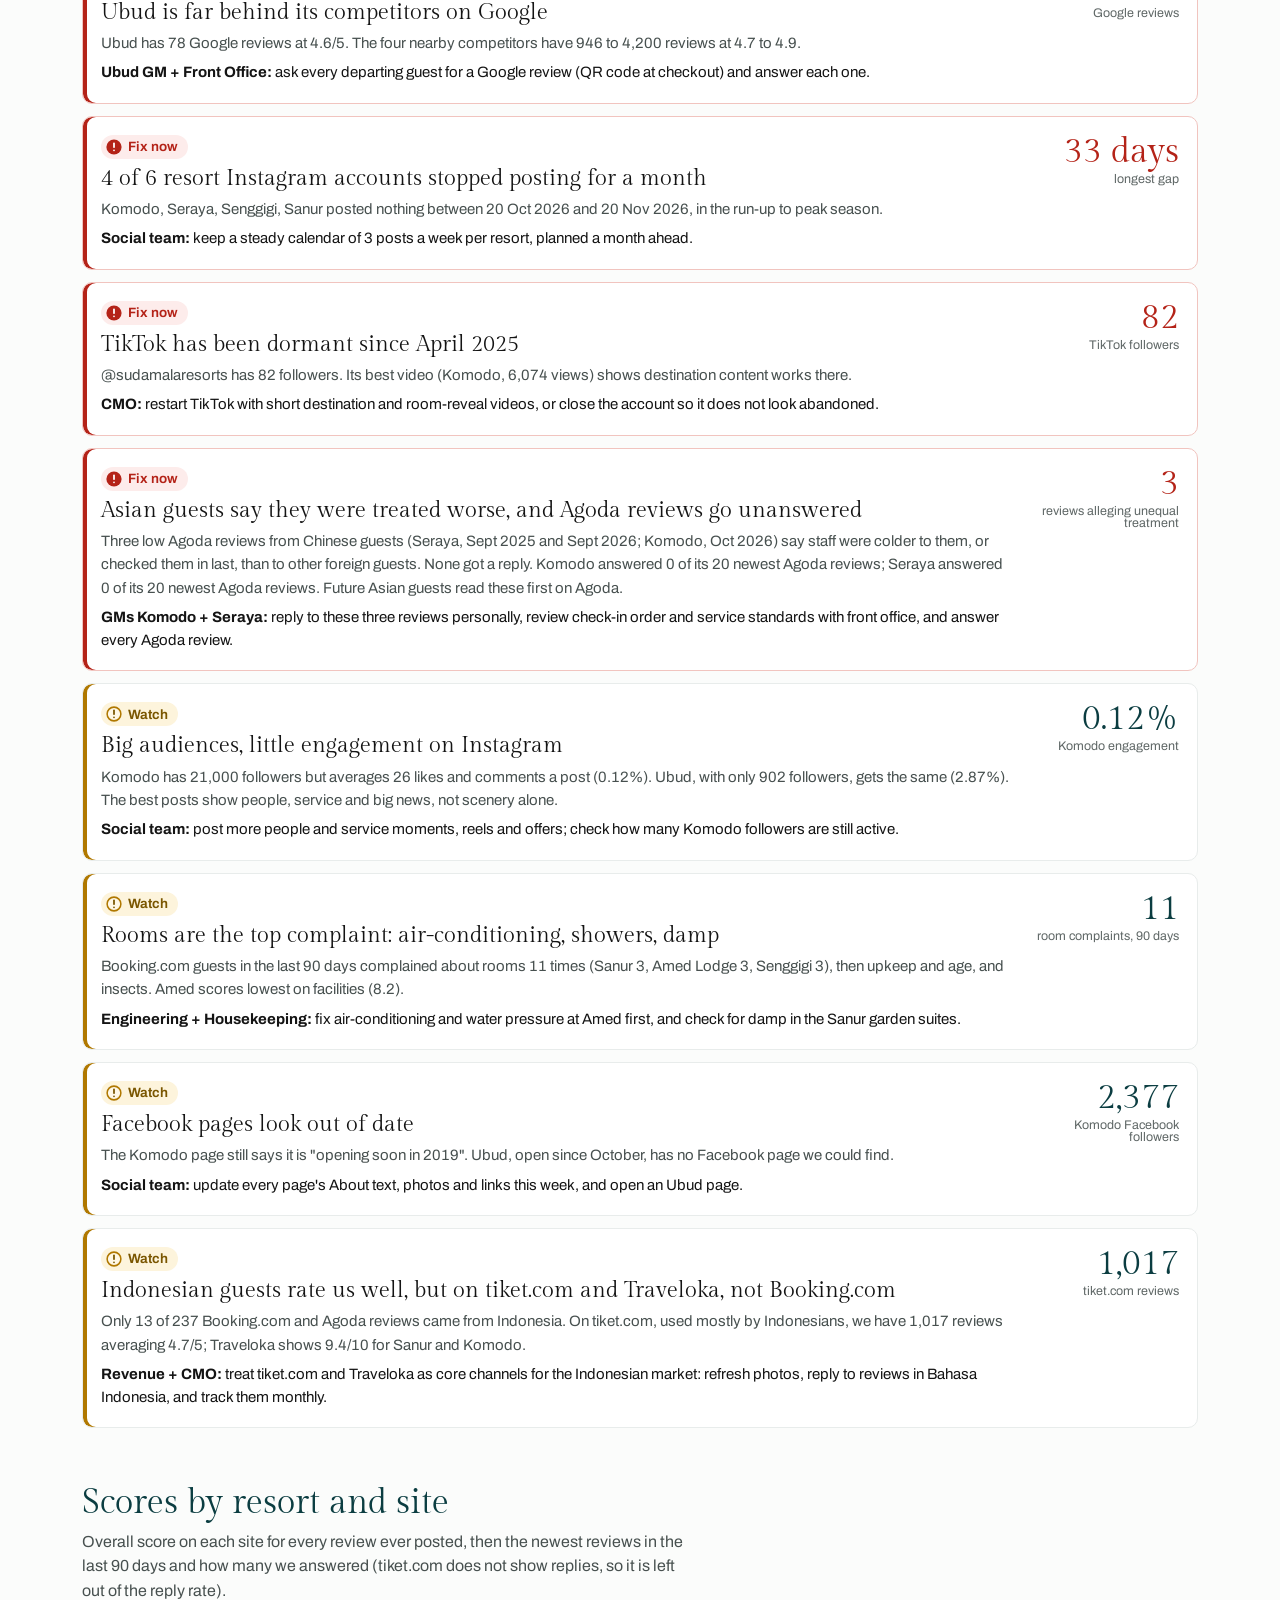
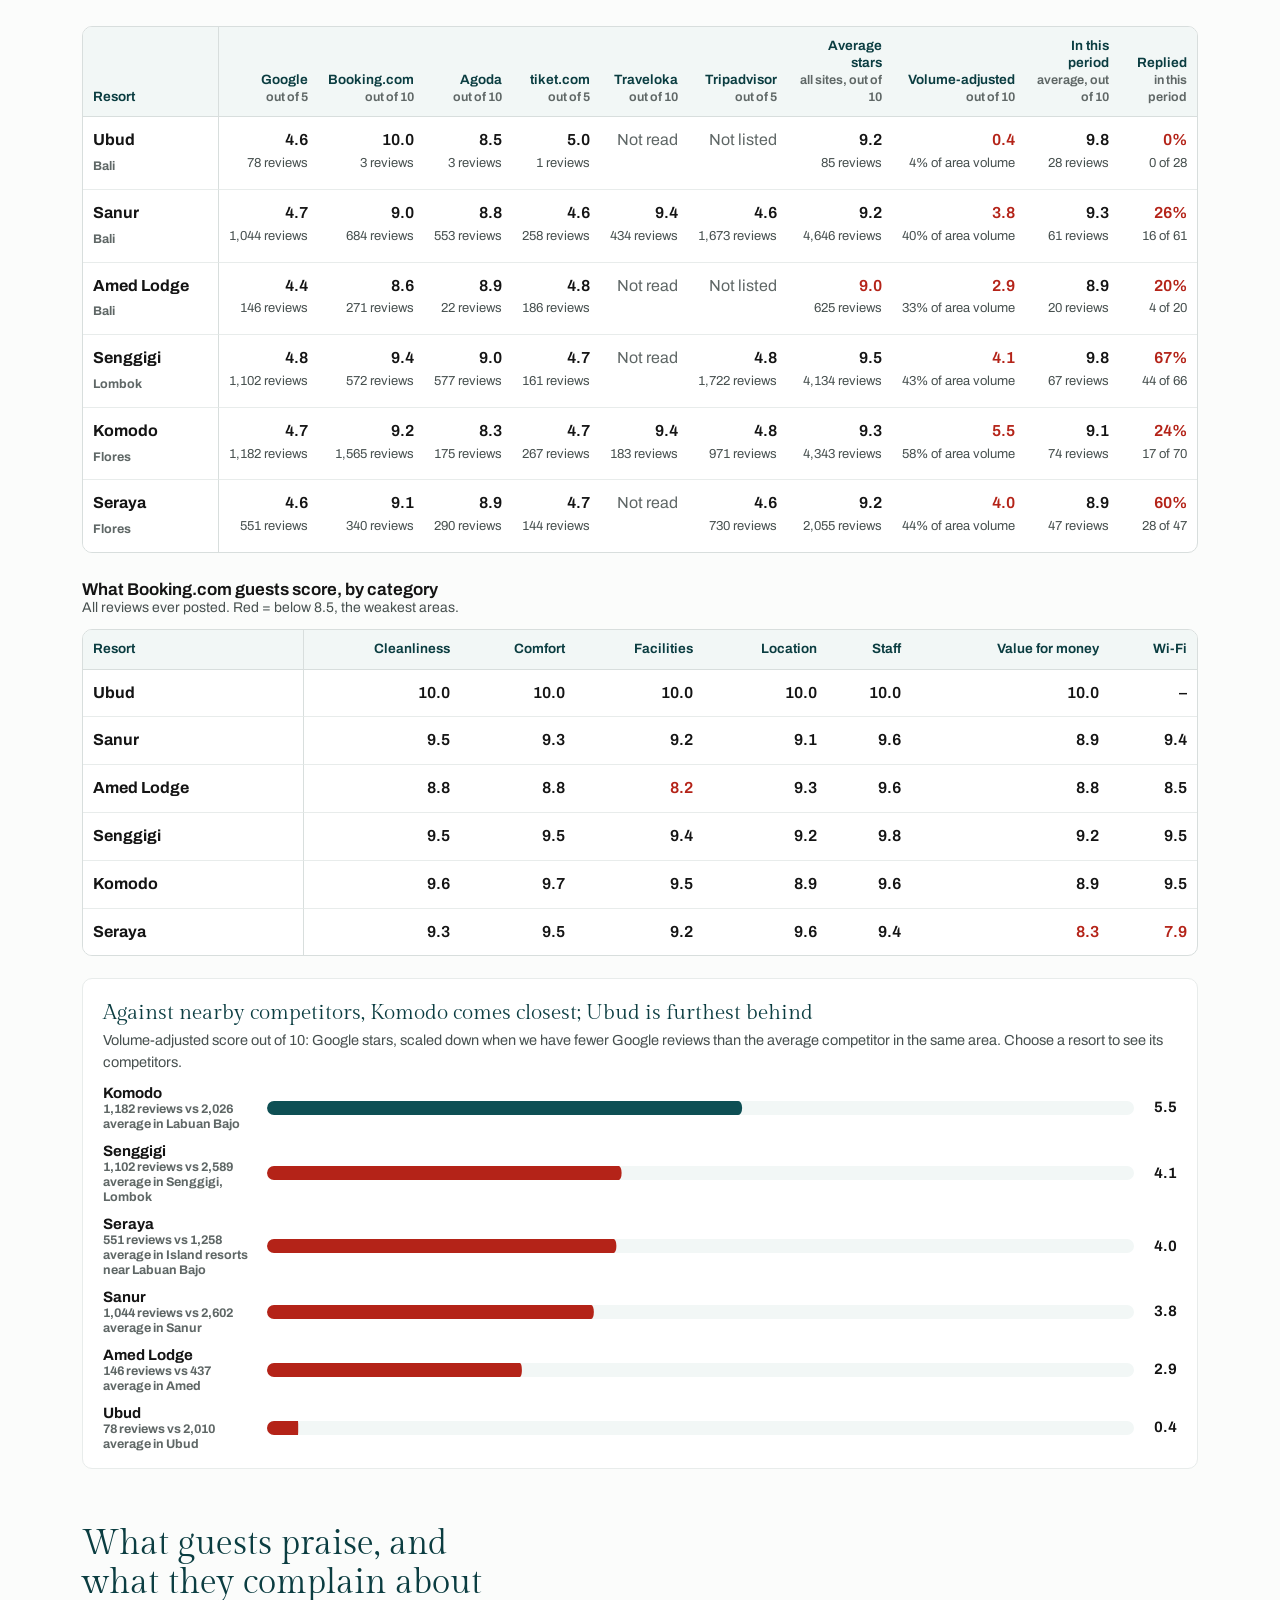
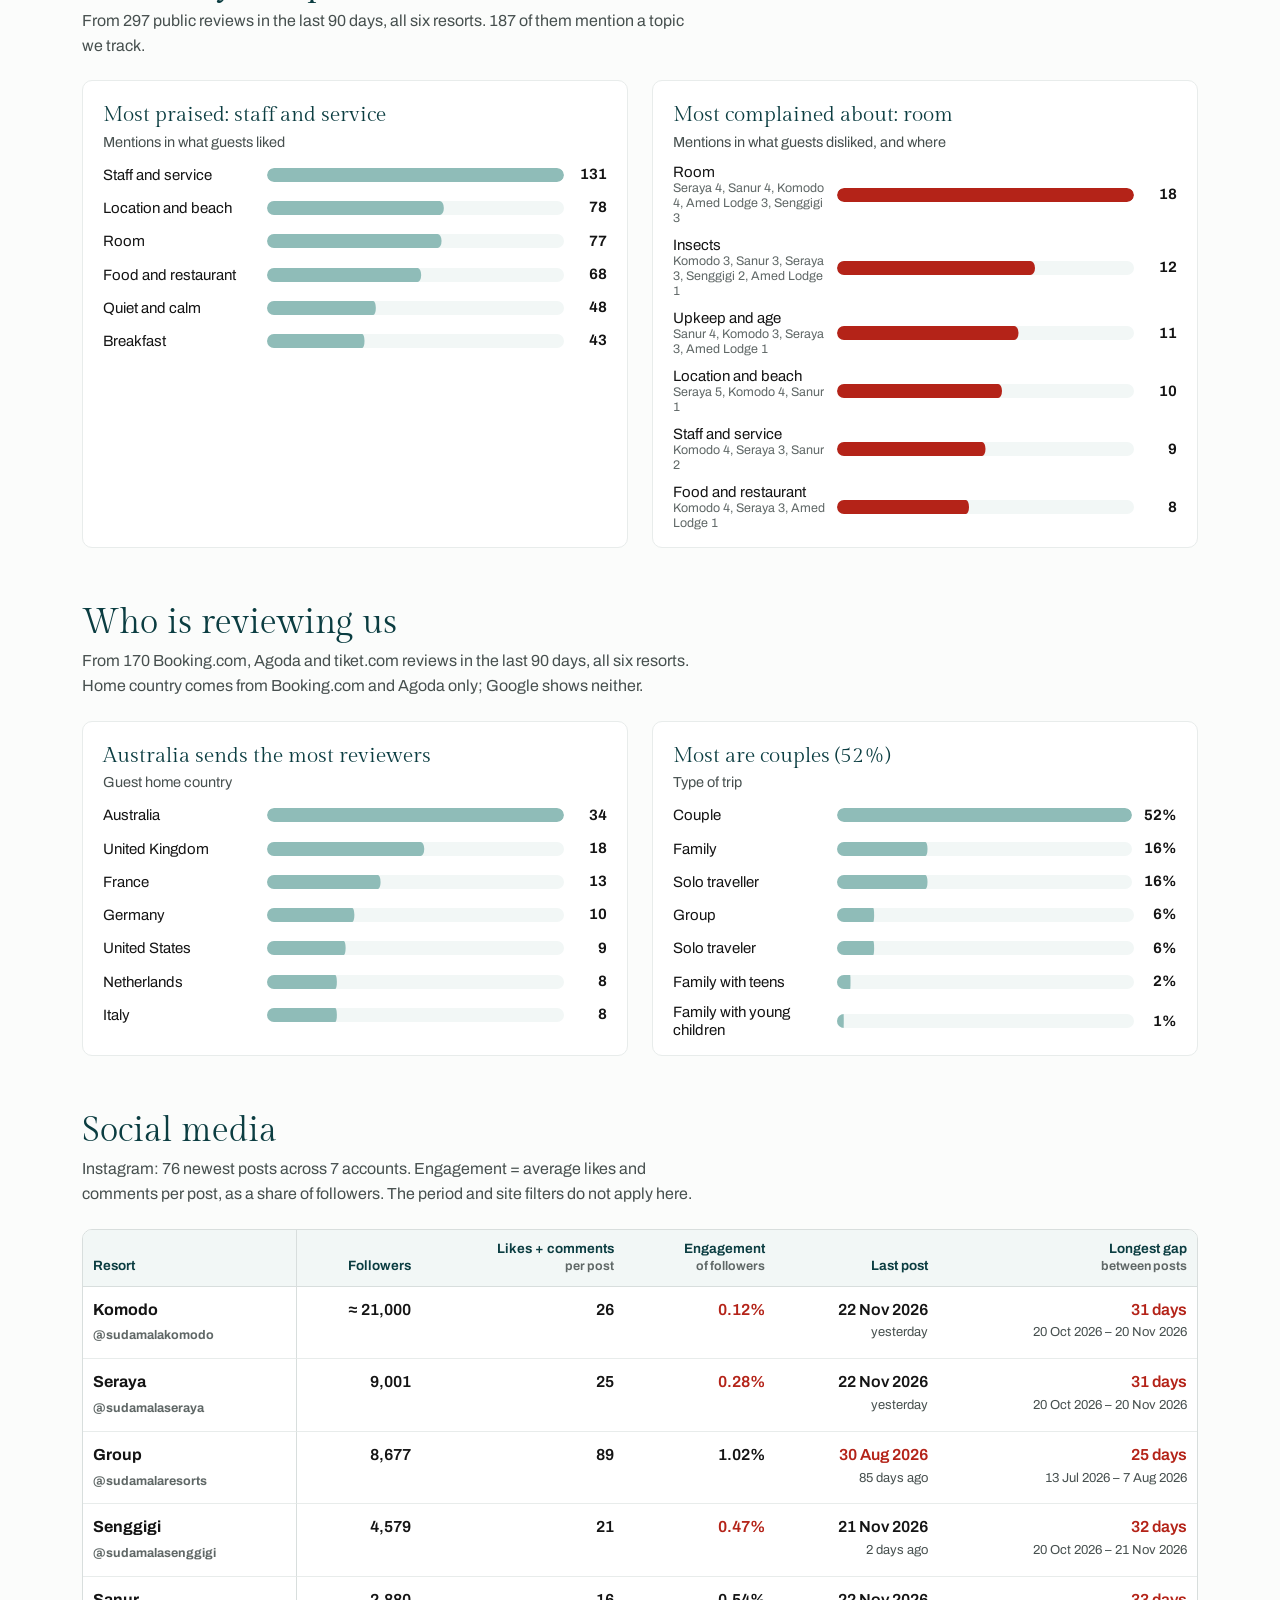
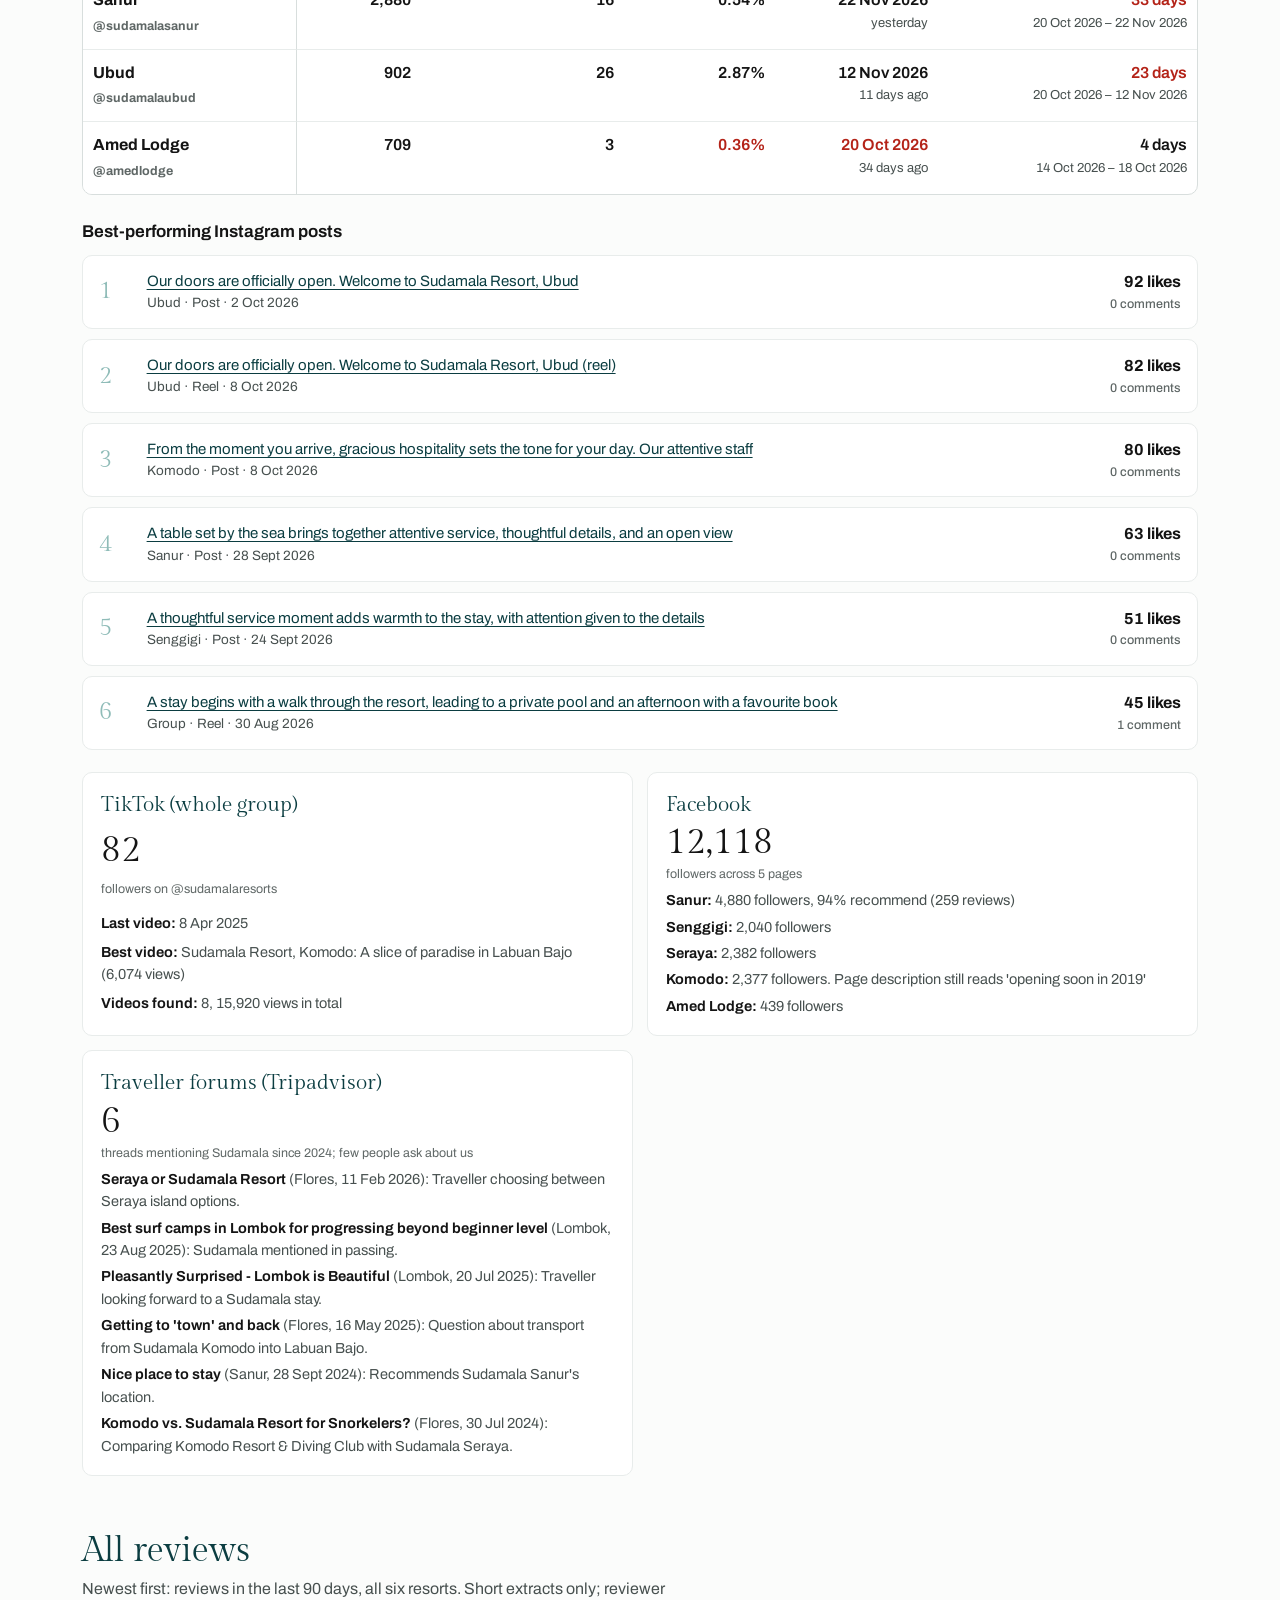
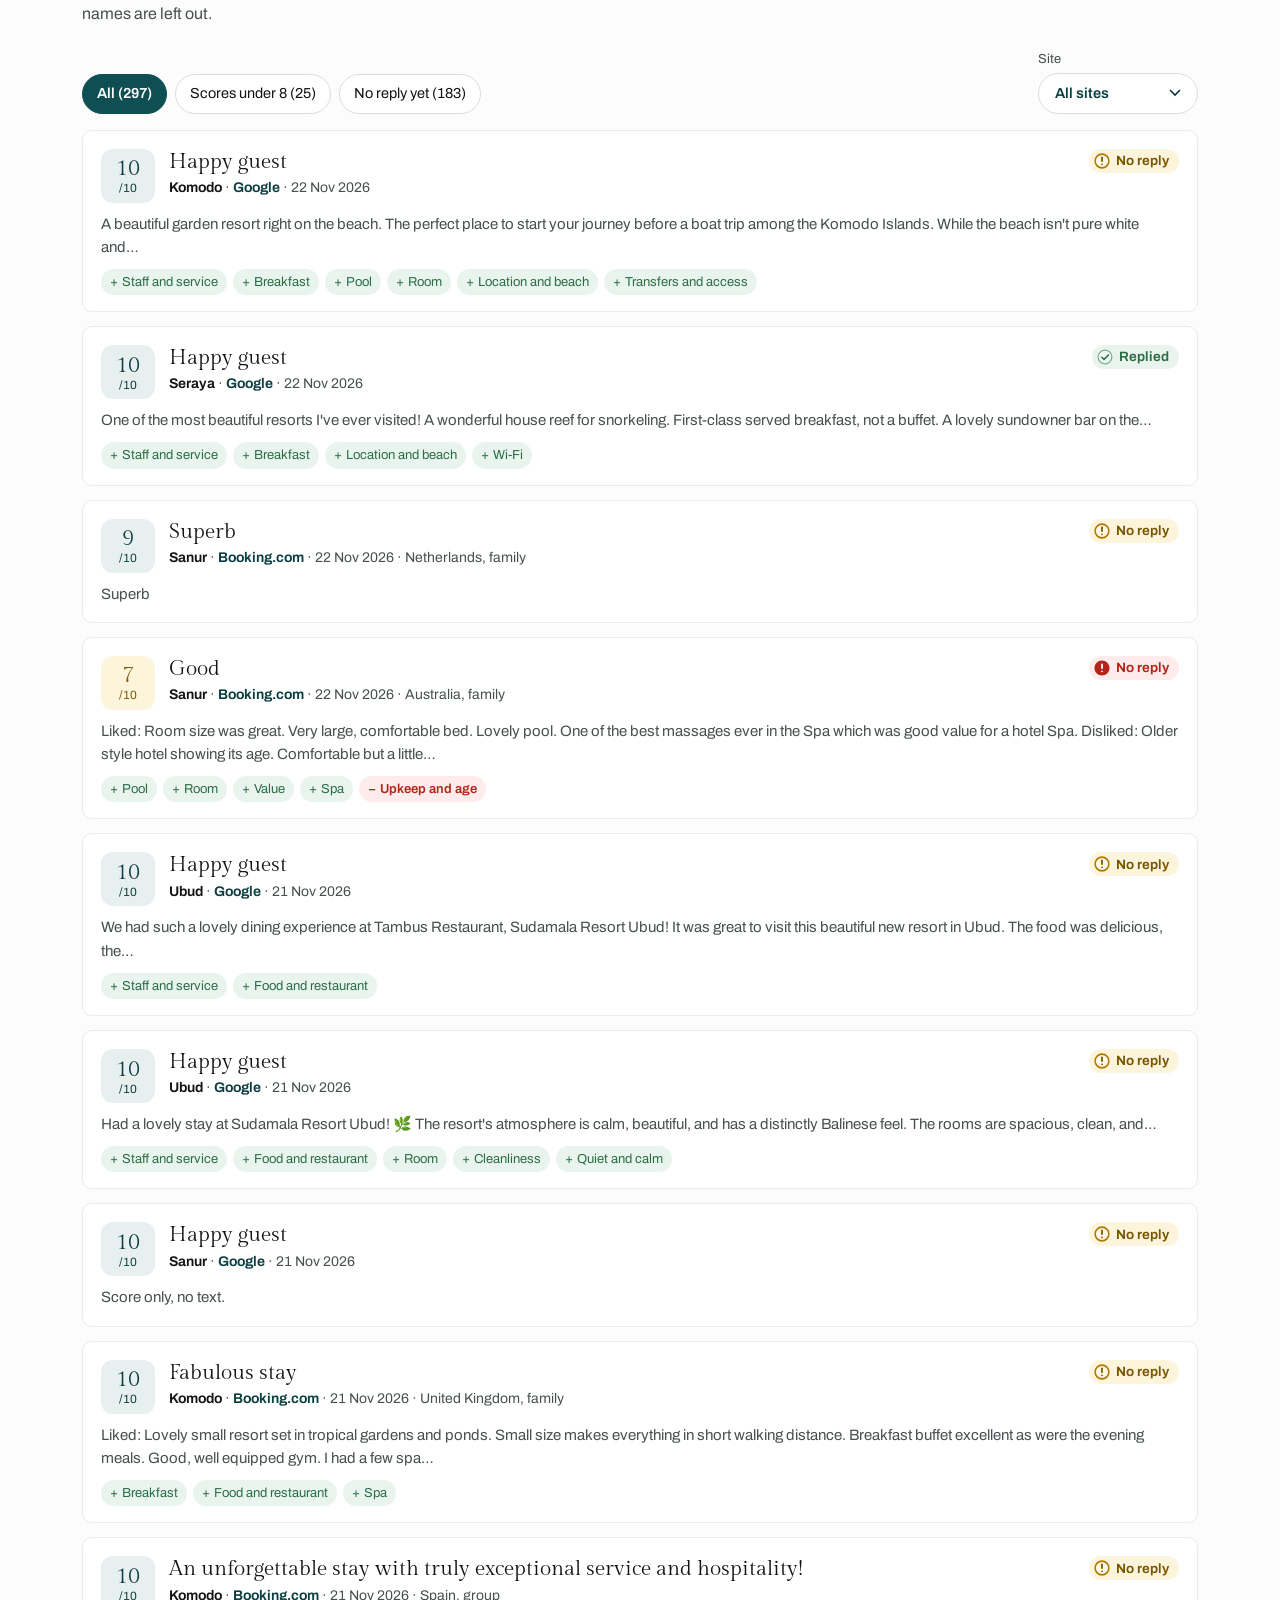
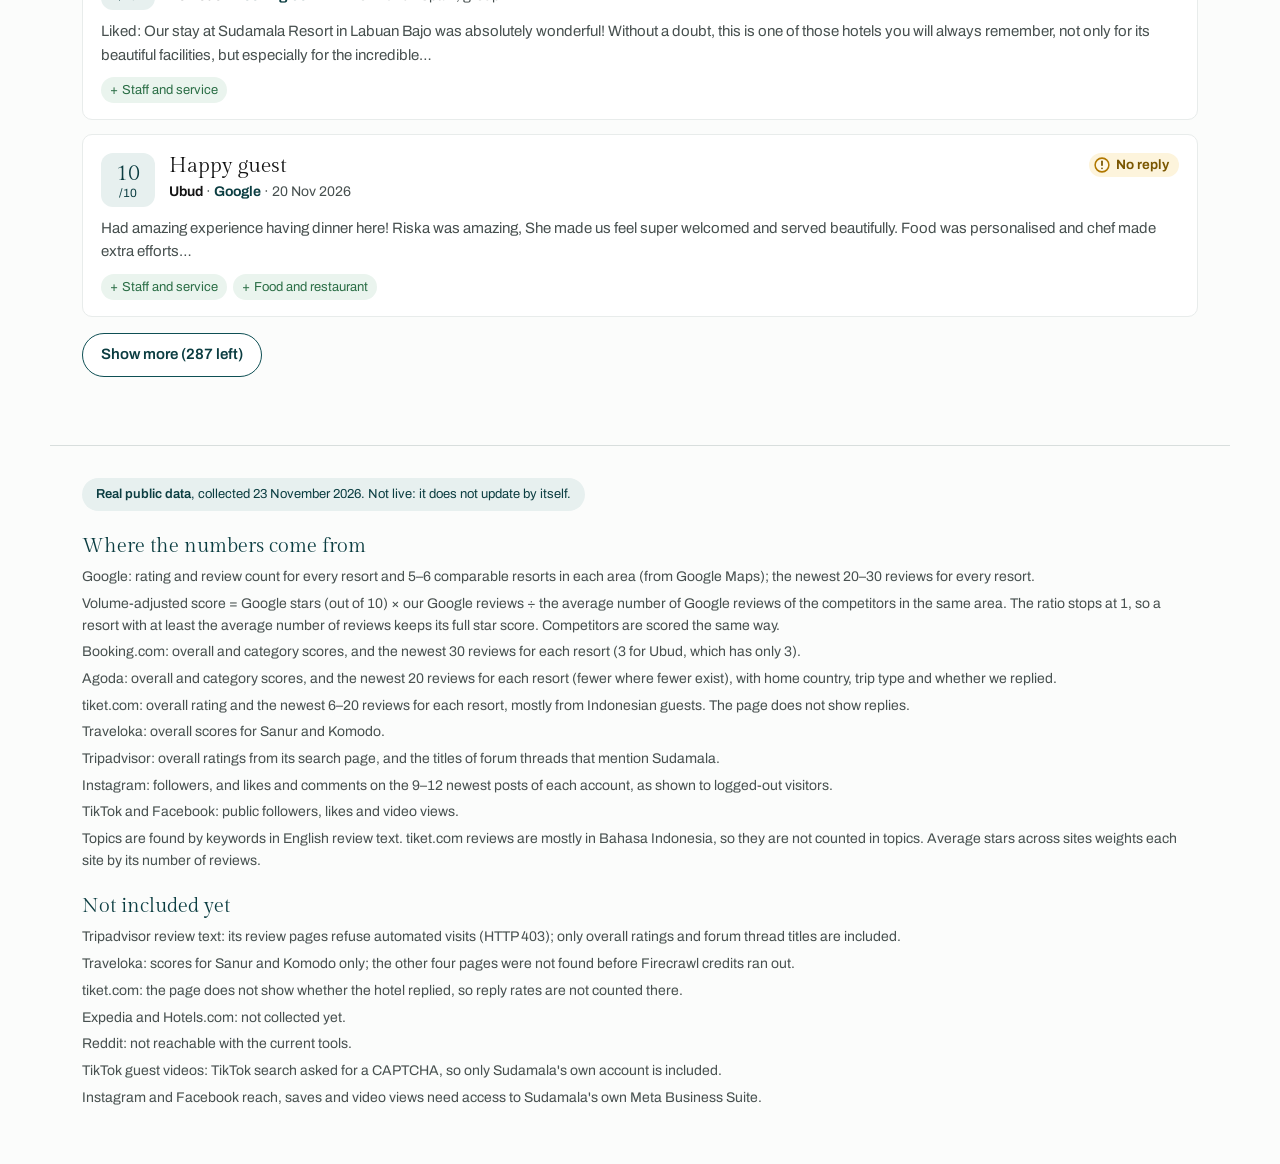
==== commit 2afa3126: "Marketing page: add Agoda, tiket.com and Traveloka reviews and scores Agoda and tiket.com reviews jo" ====
--- a/marketing/index.html
+++ b/marketing/index.html
@@ -32,7 +32,7 @@
     <div class="intro">
       <div>
         <h1>Reviews and social media: what the public sees.</h1>
-        <p class="resorts-line">Google, Booking.com, Tripadvisor, Instagram, TikTok and Facebook, read from their public pages. Scores are out of 10.</p>
+        <p class="resorts-line">Google, Booking.com, Agoda, tiket.com, Traveloka, Tripadvisor, Instagram, TikTok and Facebook, read from their public pages. Scores are out of 10.</p>
       </div>
       <p class="verdict" id="verdict" aria-live="polite"></p>
     </div>
@@ -162,13 +162,16 @@
   <div>
     <h2>Where the numbers come from</h2>
     <ul>
-      <li>Google: rating and review count for every resort and 5–6 comparable resorts in each area (from Google Maps); the newest 20–25 reviews for Ubud, Sanur and Amed.</li>
+      <li>Google: rating and review count for every resort and 5–6 comparable resorts in each area (from Google Maps); the newest 20–30 reviews for every resort.</li>
       <li>Volume-adjusted score = Google stars (out of 10) × our Google reviews ÷ the average number of Google reviews of the competitors in the same area. The ratio stops at 1, so a resort with at least the average number of reviews keeps its full star score. Competitors are scored the same way.</li>
       <li>Booking.com: overall and category scores, and the newest 30 reviews for each resort (3 for Ubud, which has only 3).</li>
-      <li>Tripadvisor: overall ratings from its search page.</li>
+      <li>Agoda: overall and category scores, and the newest 20 reviews for each resort (fewer where fewer exist), with home country, trip type and whether we replied.</li>
+      <li>tiket.com: overall rating and the newest 6–20 reviews for each resort, mostly from Indonesian guests. The page does not show replies.</li>
+      <li>Traveloka: overall scores for Sanur and Komodo.</li>
+      <li>Tripadvisor: overall ratings from its search page, and the titles of forum threads that mention Sudamala.</li>
       <li>Instagram: followers, and likes and comments on the 9–12 newest posts of each account, as shown to logged-out visitors.</li>
       <li>TikTok and Facebook: public followers, likes and video views.</li>
-      <li>Topics are found by keywords in what guests liked and disliked on Booking.com in the last 90 days.</li>
+      <li>Topics are found by keywords in English review text. tiket.com reviews are mostly in Bahasa Indonesia, so they are not counted in topics. Average stars across sites weights each site by its number of reviews.</li>
     </ul>
   </div>
   <div>
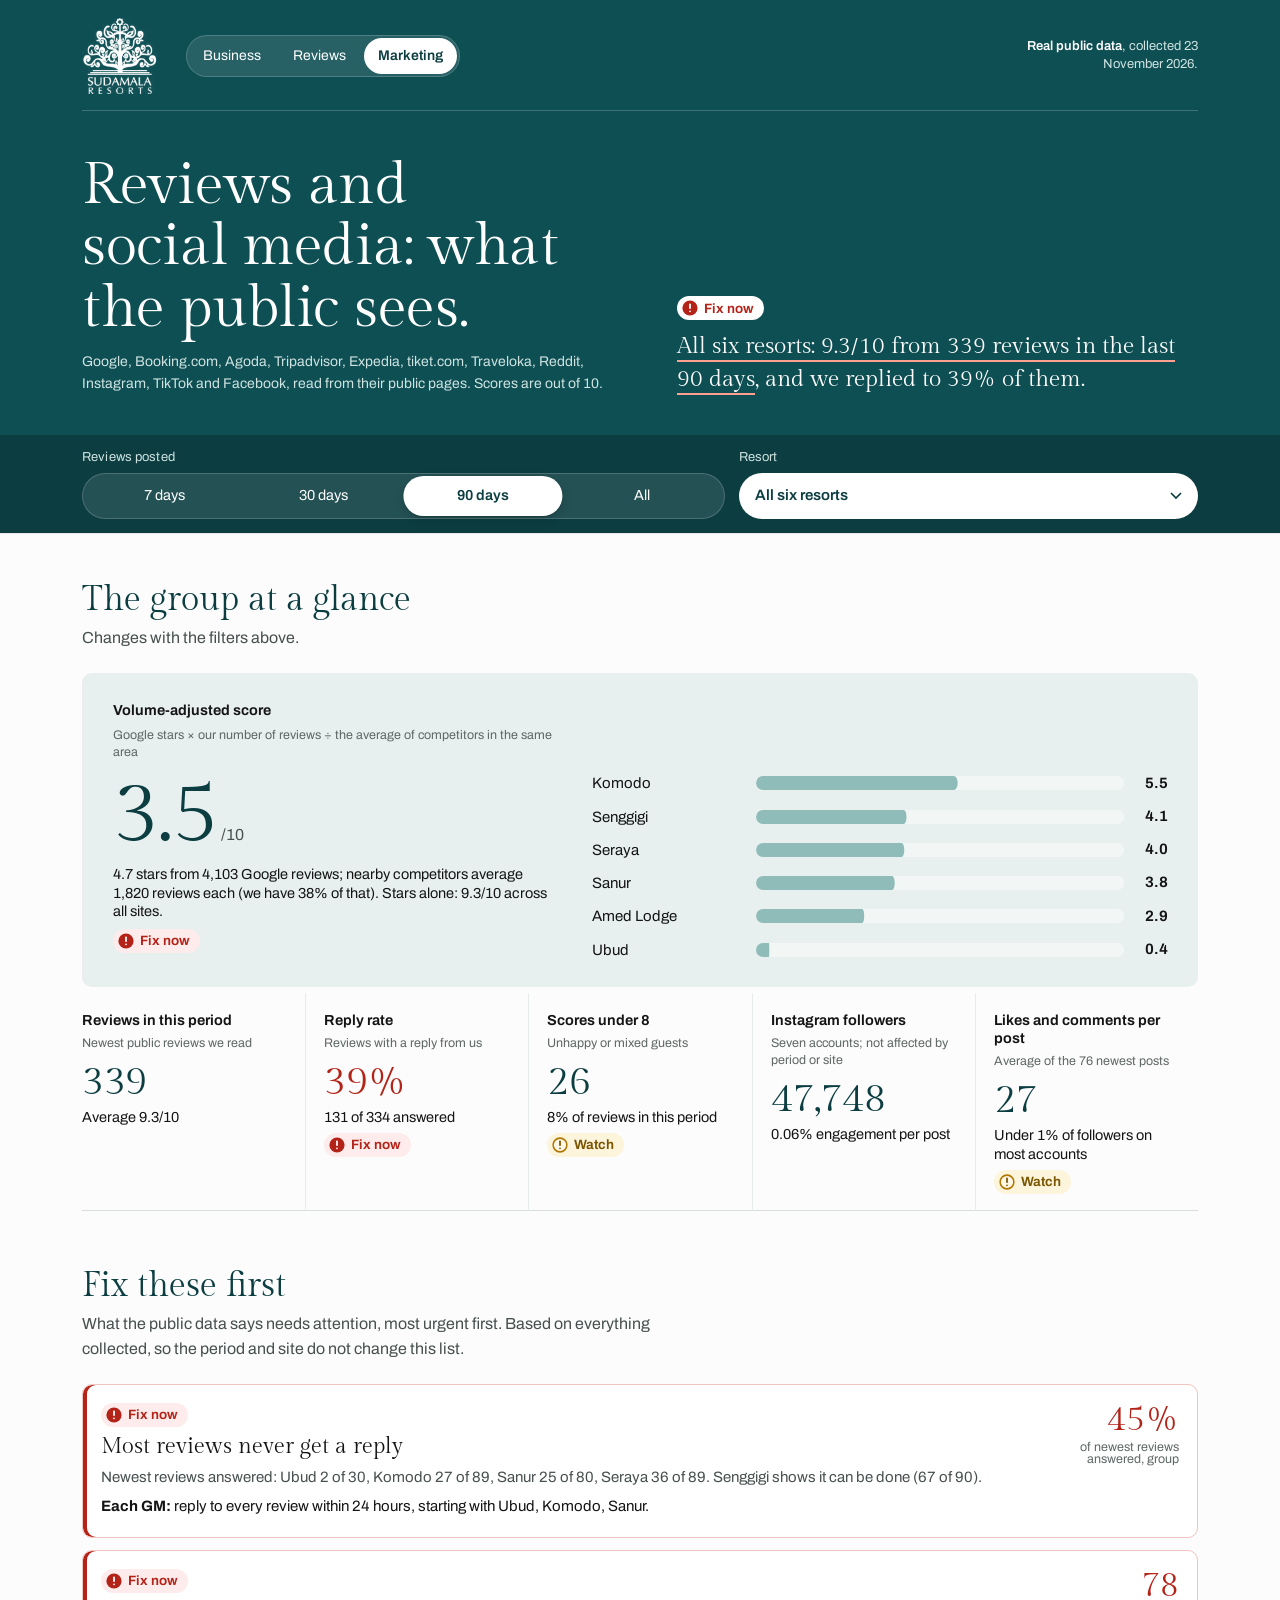
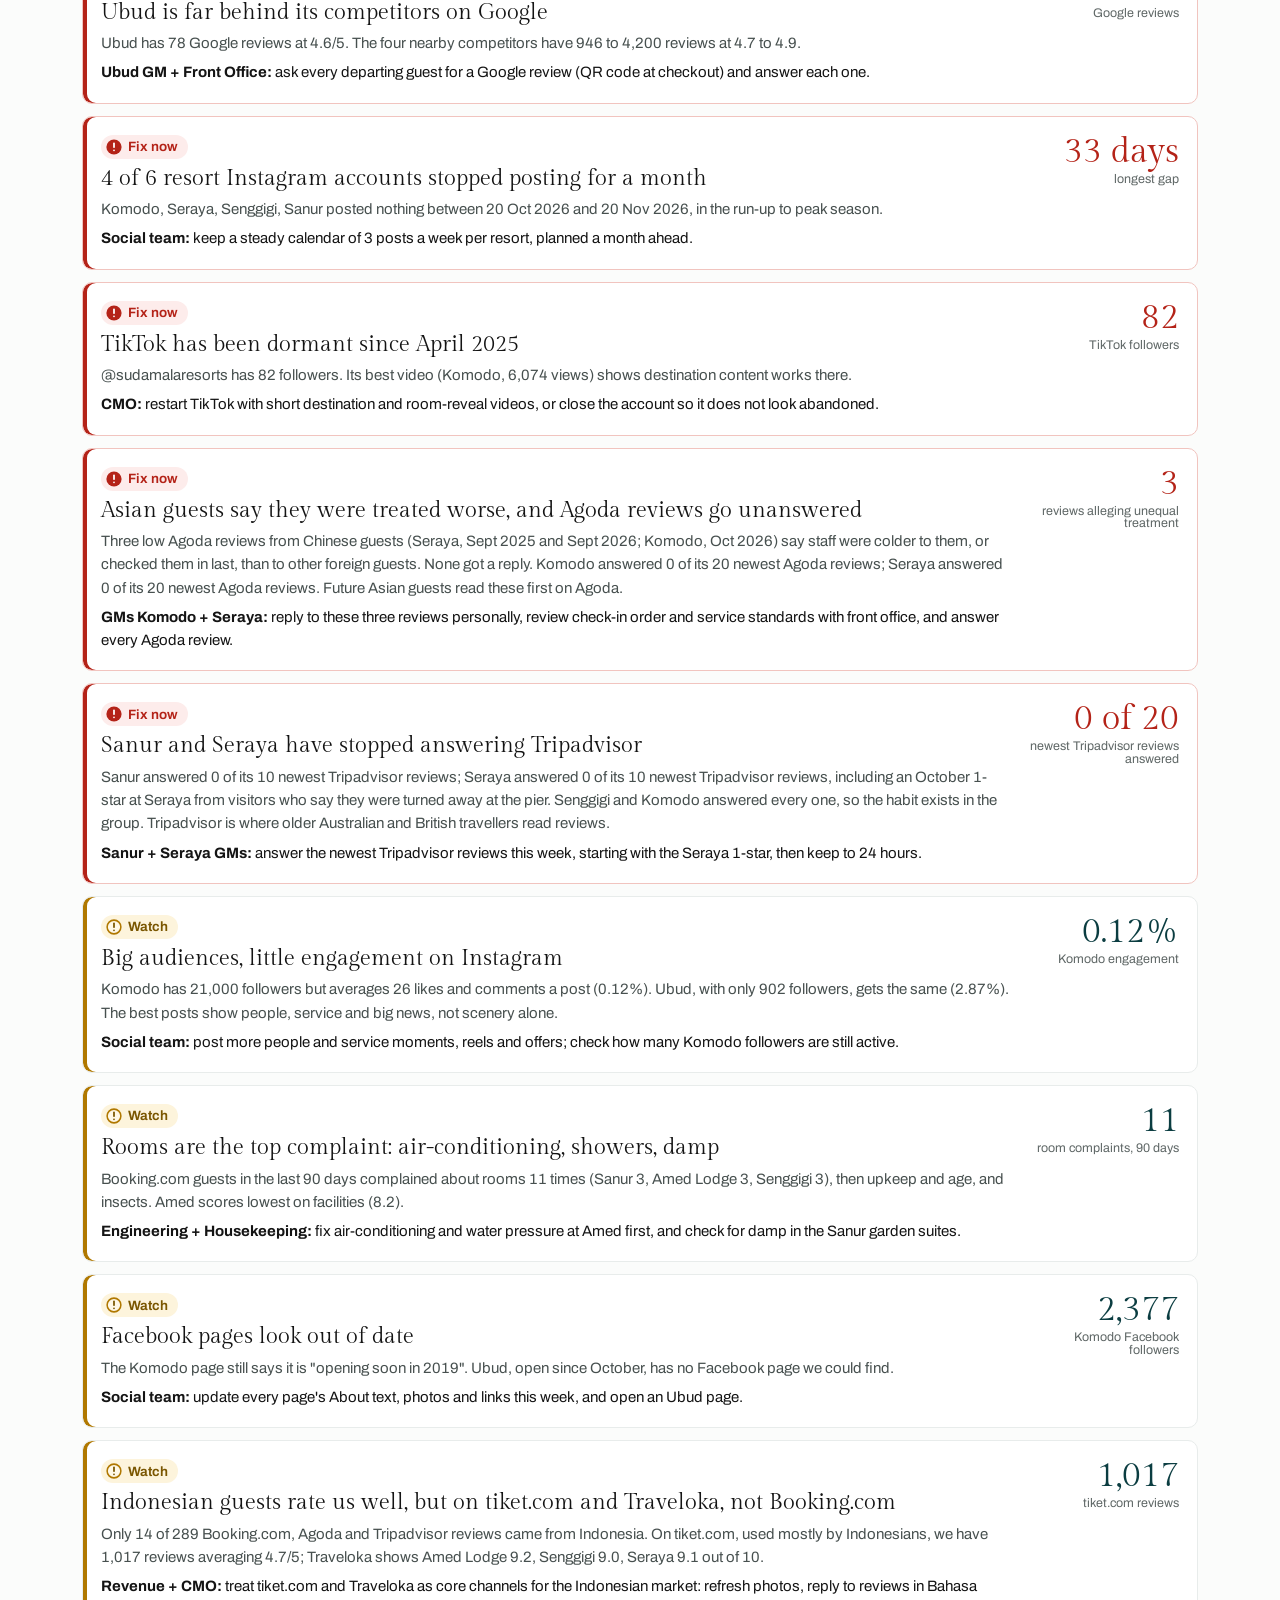
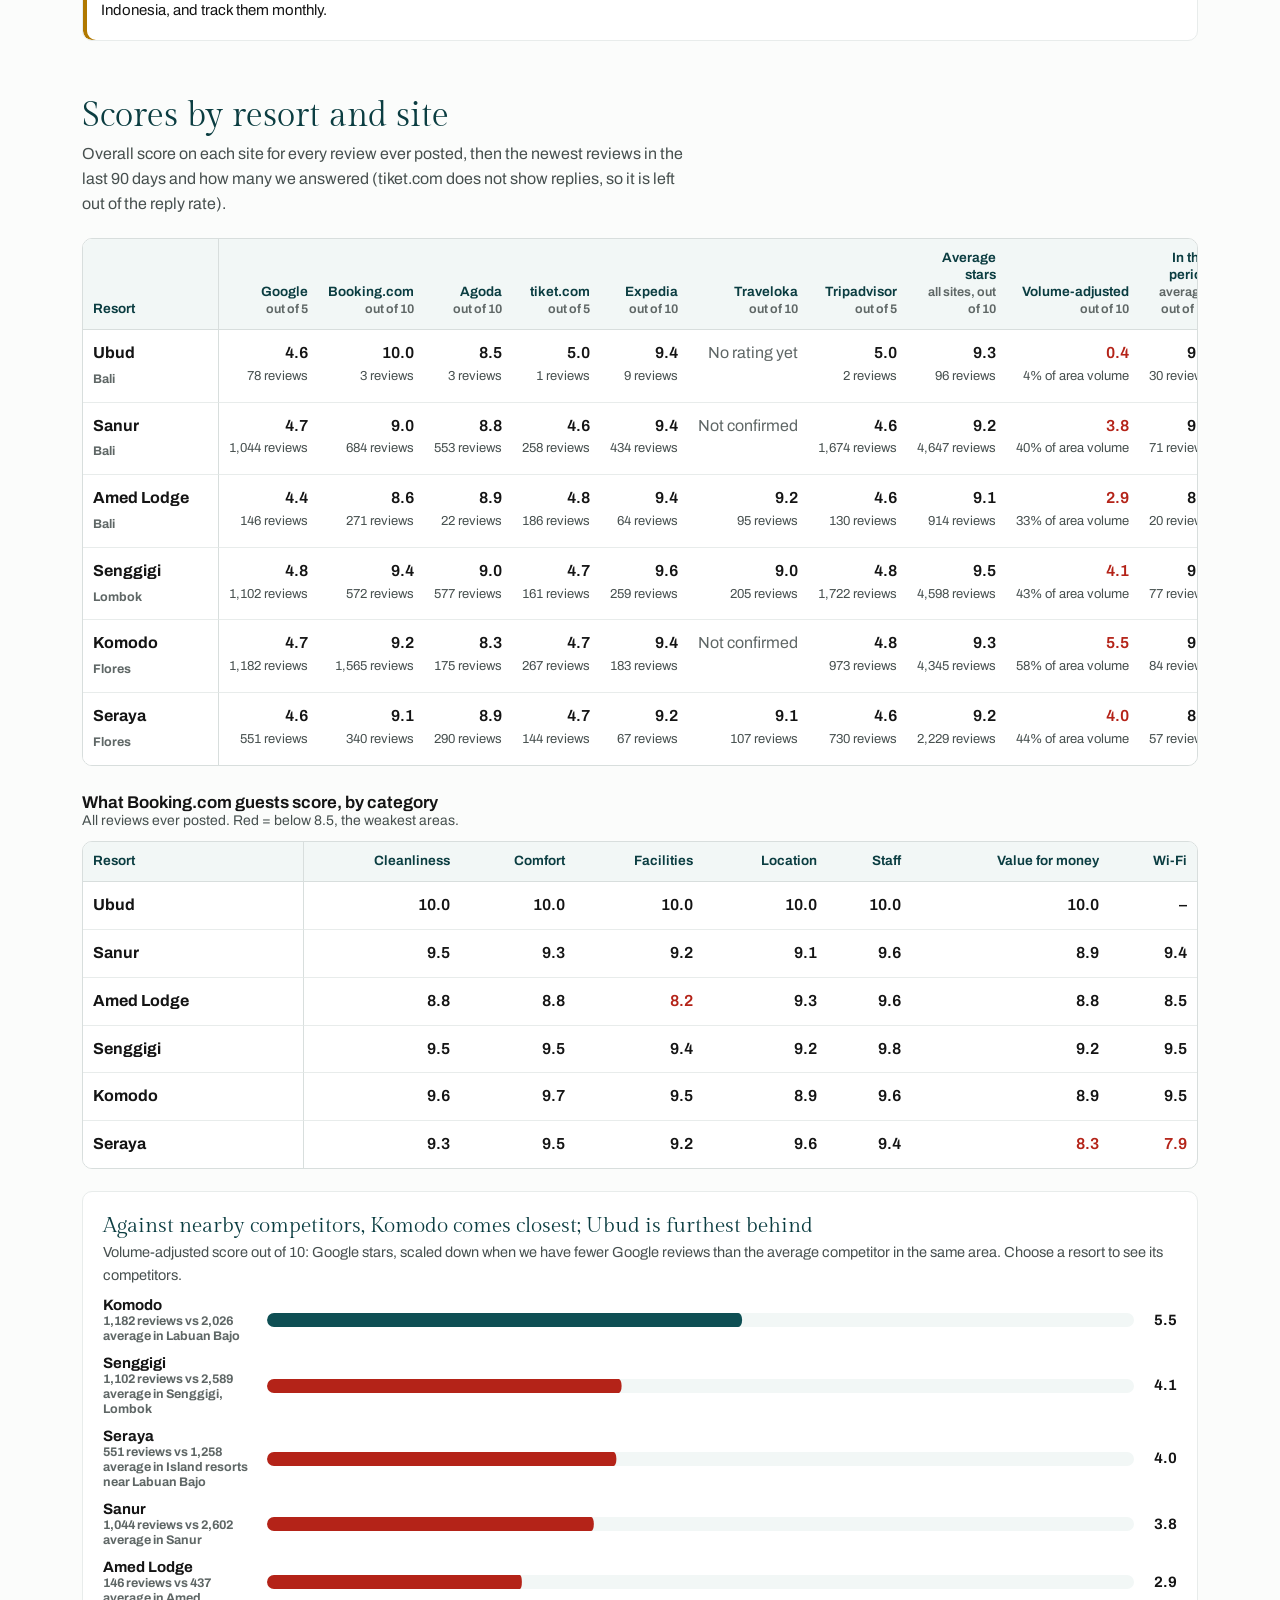
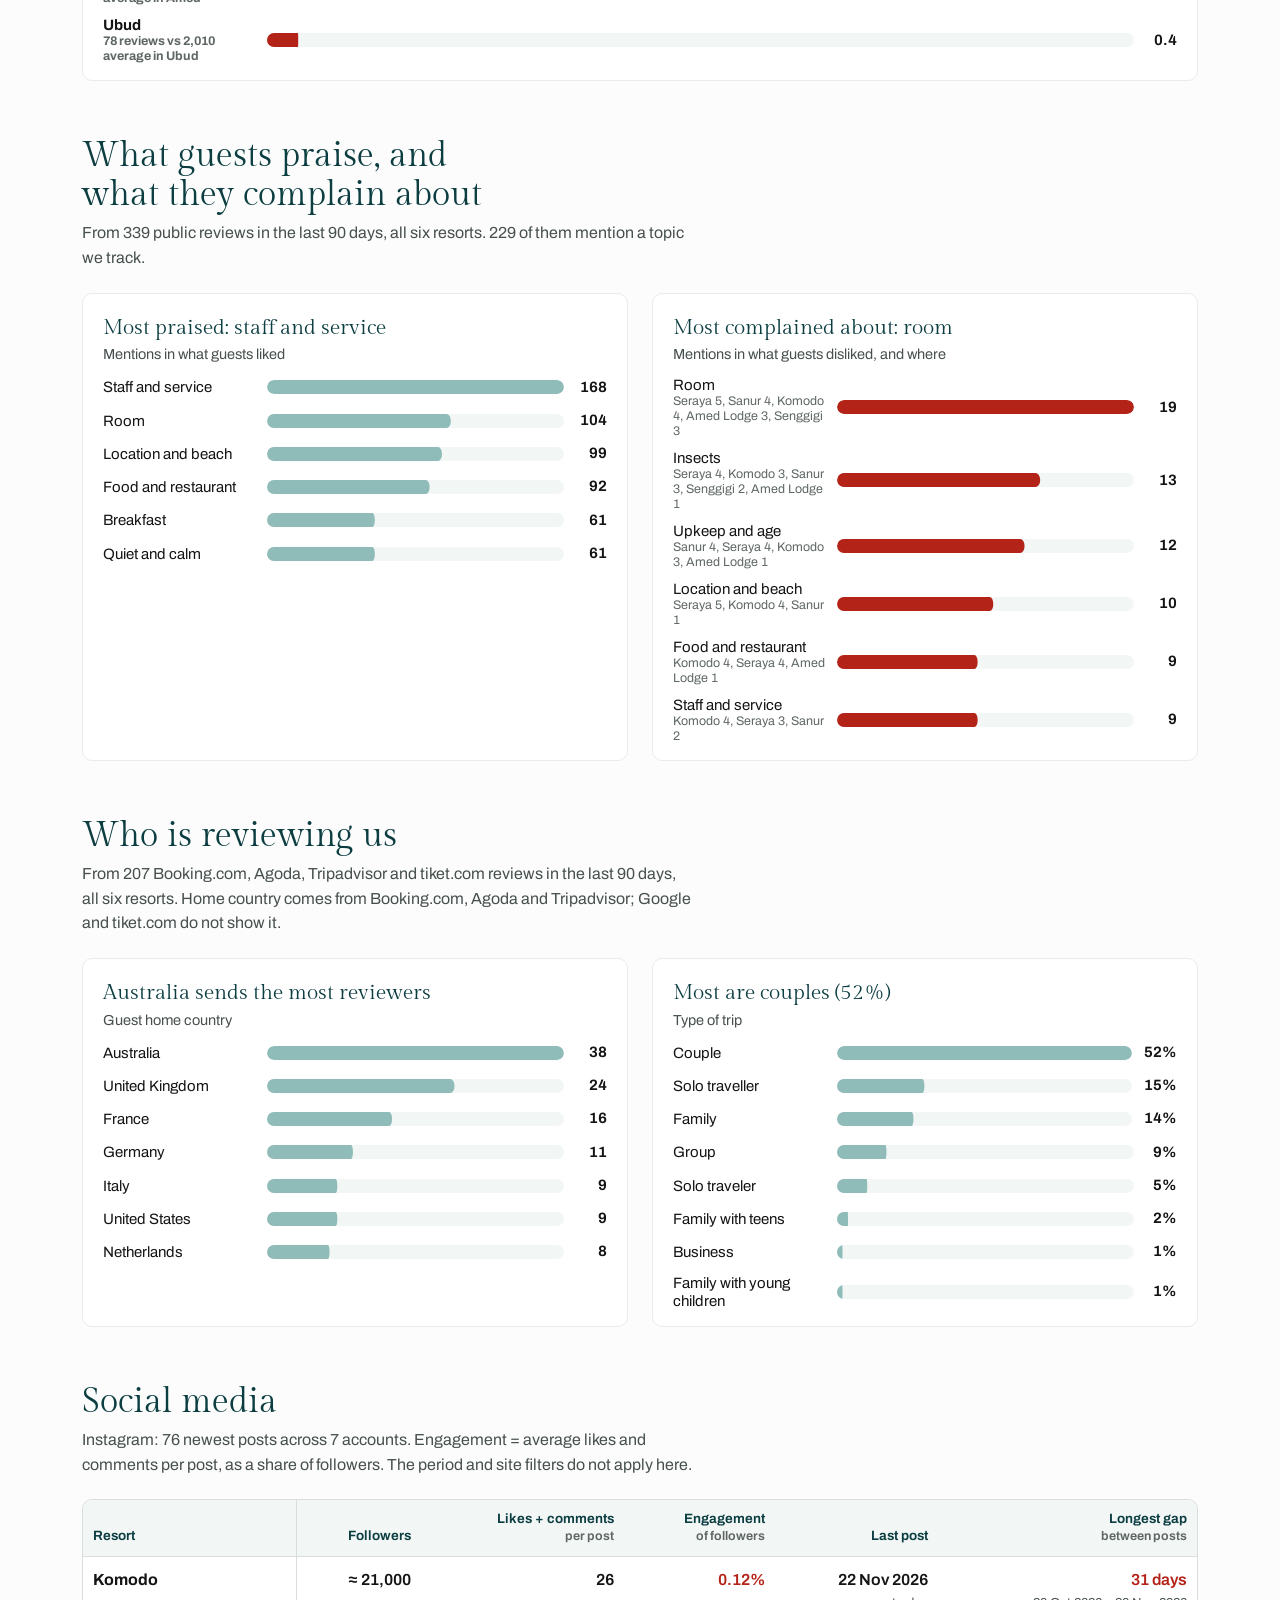
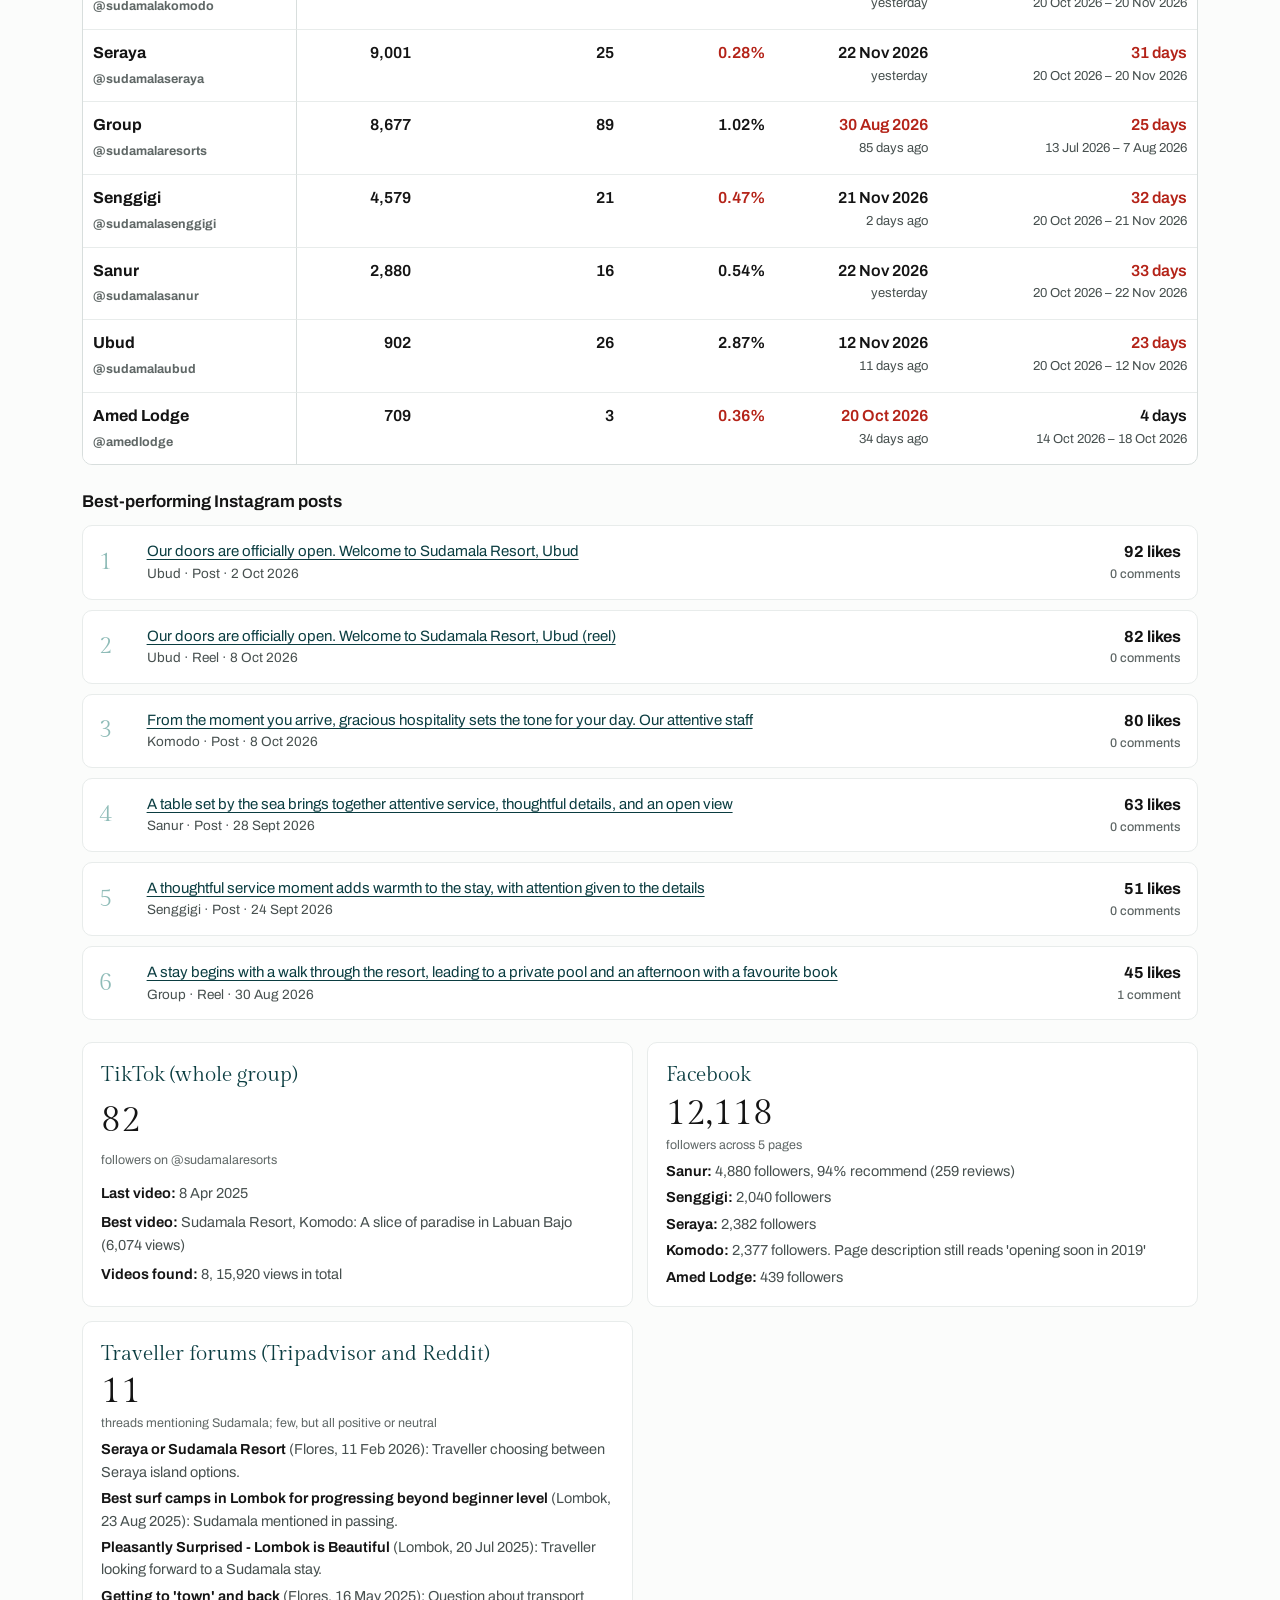
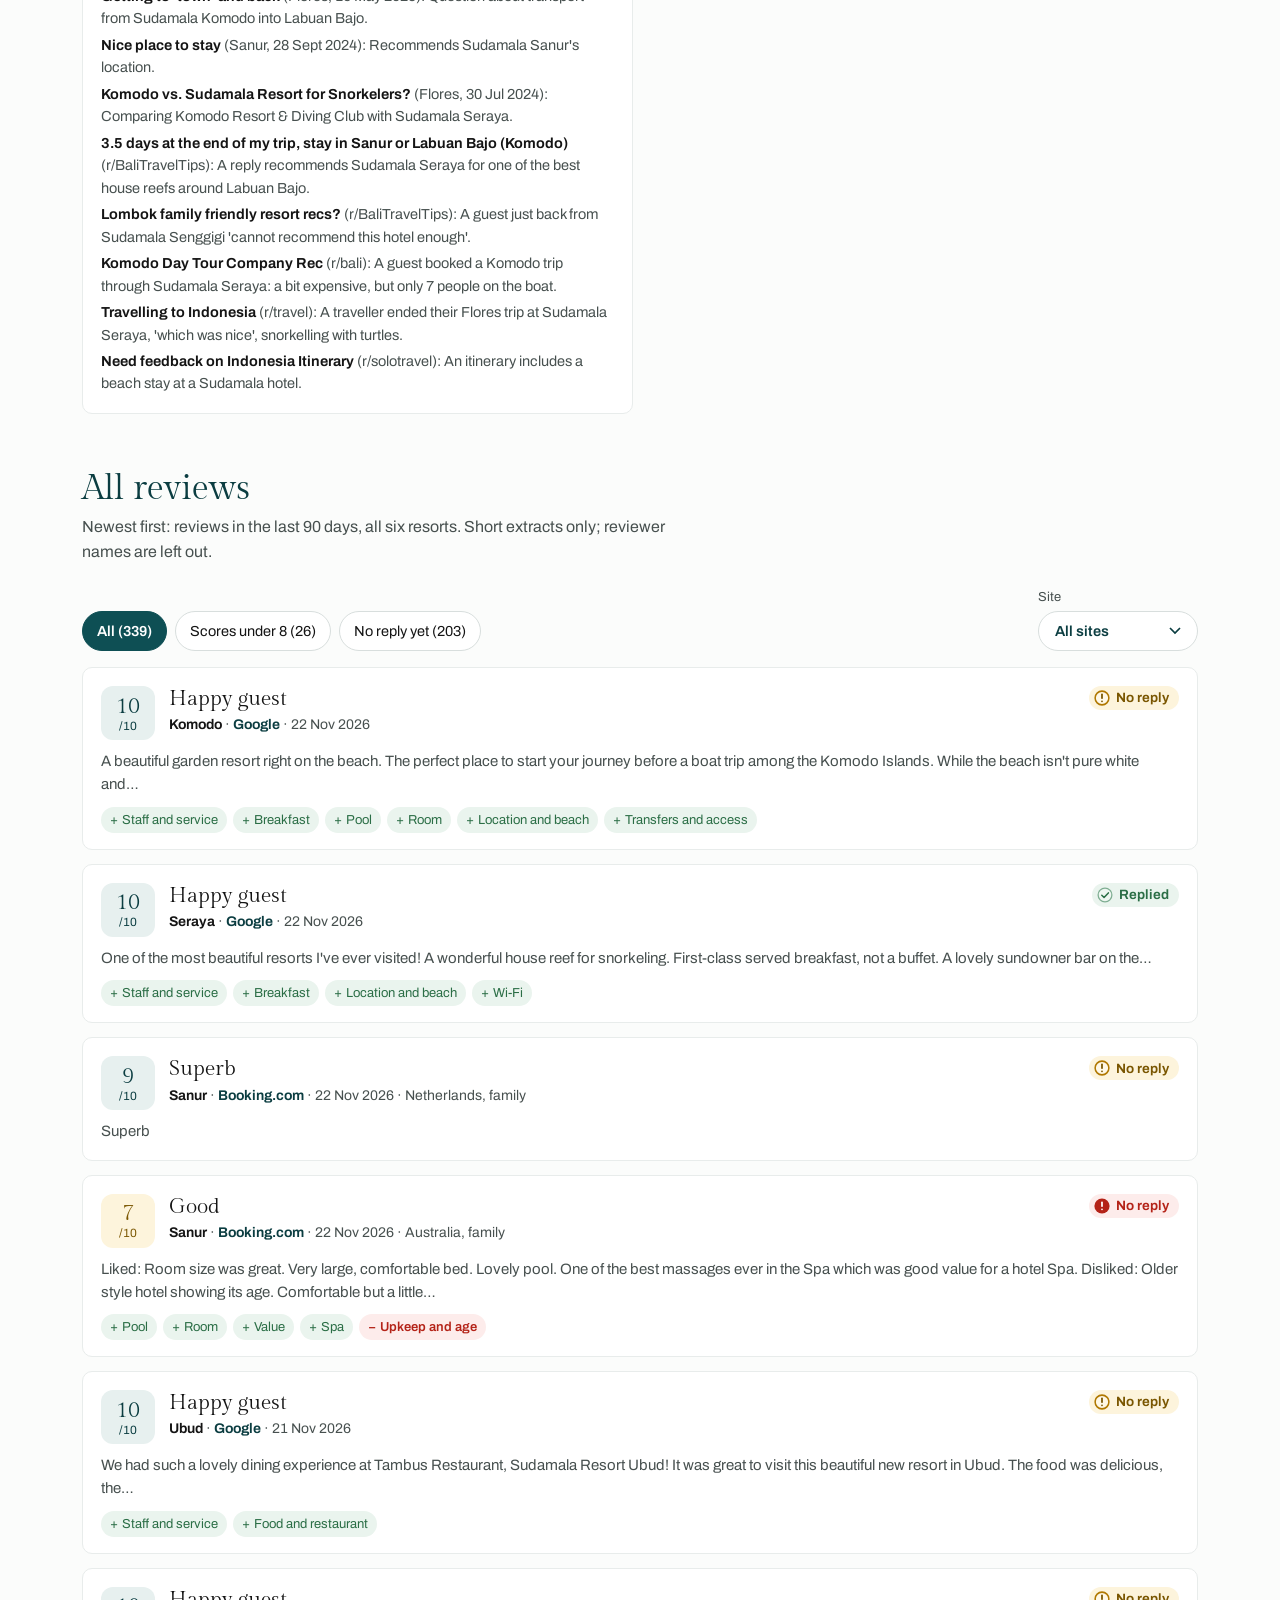
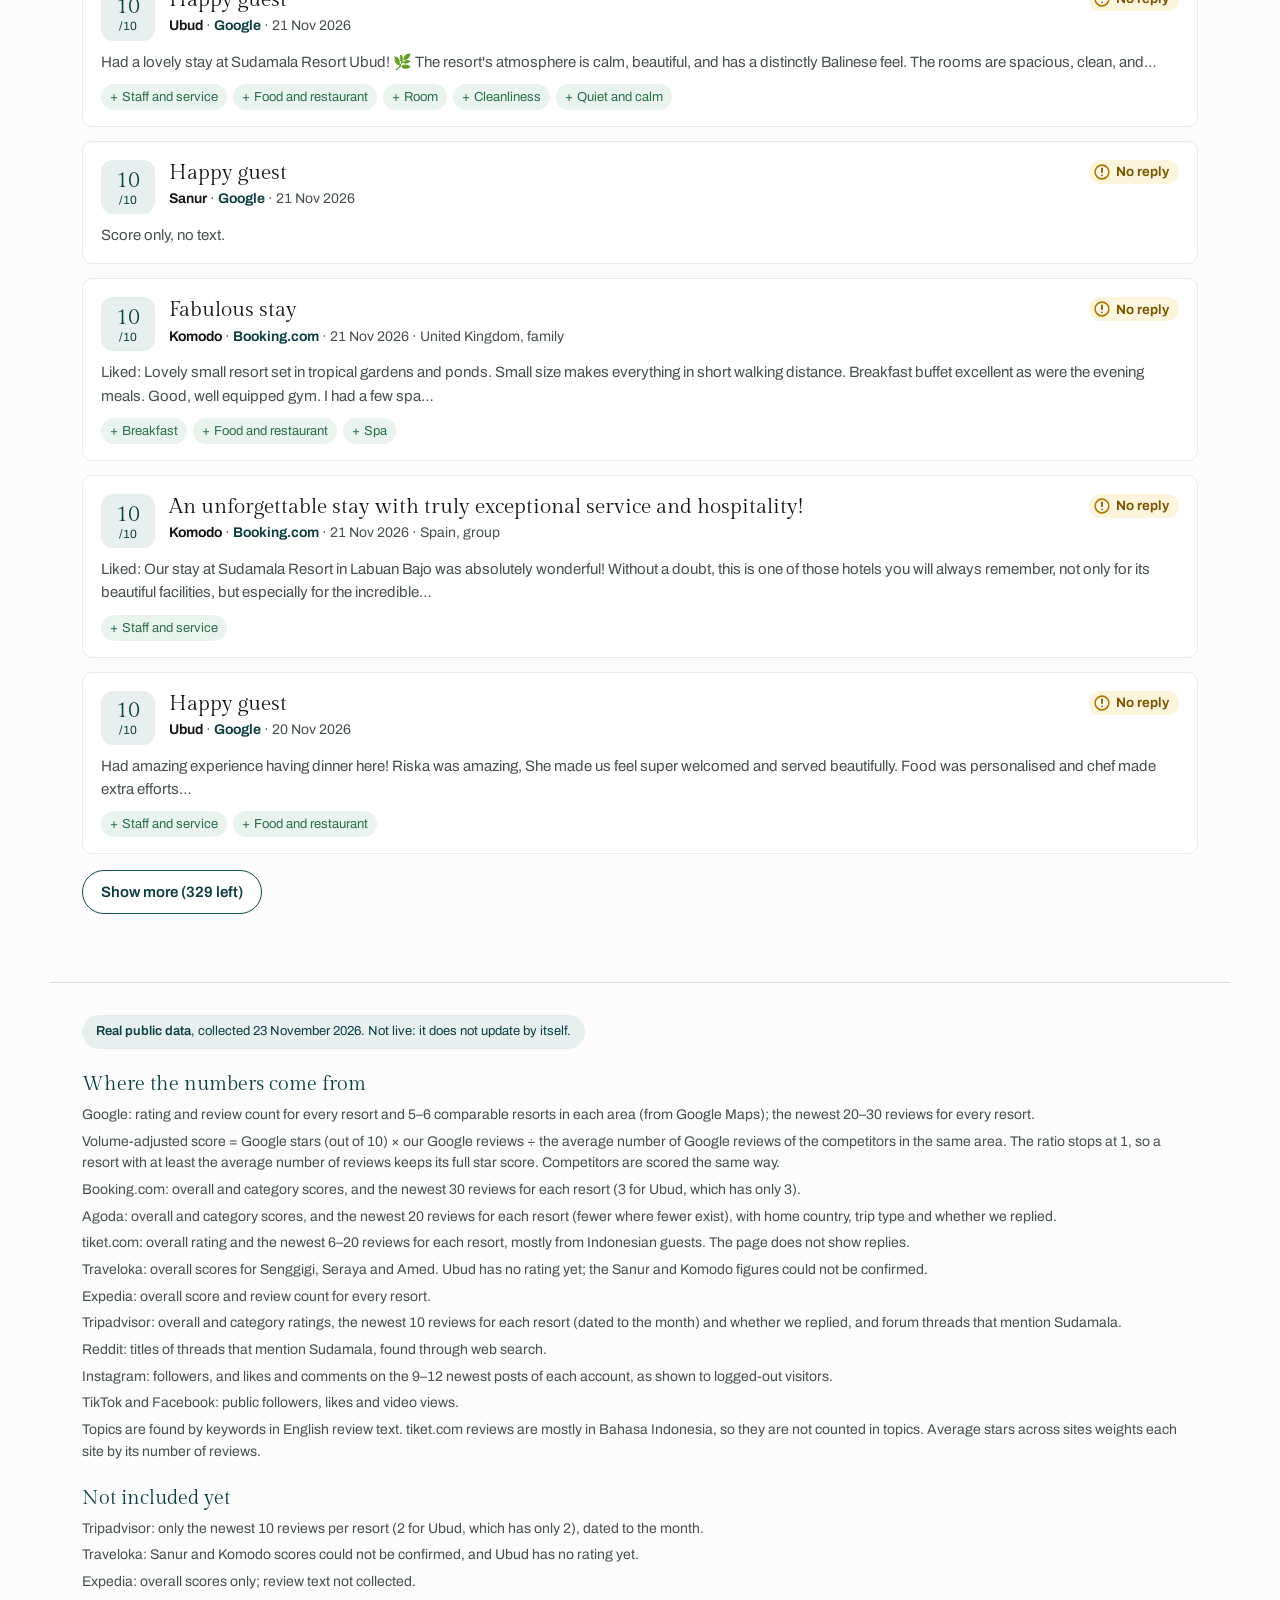
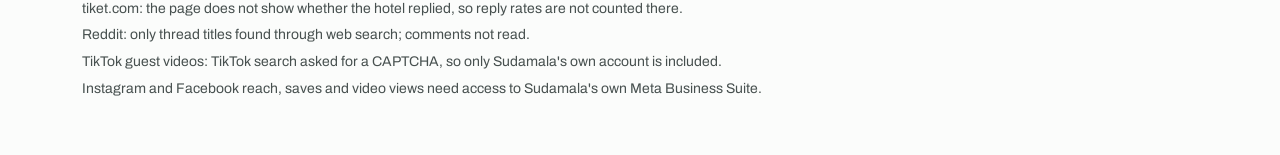
==== commit f0e42399: "Marketing page: Tripadvisor review text, Expedia scores, more Traveloka, Reddit Tripadvisor's newest" ====
--- a/marketing/index.html
+++ b/marketing/index.html
@@ -32,7 +32,7 @@
     <div class="intro">
       <div>
         <h1>Reviews and social media: what the public sees.</h1>
-        <p class="resorts-line">Google, Booking.com, Agoda, tiket.com, Traveloka, Tripadvisor, Instagram, TikTok and Facebook, read from their public pages. Scores are out of 10.</p>
+        <p class="resorts-line">Google, Booking.com, Agoda, Tripadvisor, Expedia, tiket.com, Traveloka, Reddit, Instagram, TikTok and Facebook, read from their public pages. Scores are out of 10.</p>
       </div>
       <p class="verdict" id="verdict" aria-live="polite"></p>
     </div>
@@ -167,8 +167,10 @@
       <li>Booking.com: overall and category scores, and the newest 30 reviews for each resort (3 for Ubud, which has only 3).</li>
       <li>Agoda: overall and category scores, and the newest 20 reviews for each resort (fewer where fewer exist), with home country, trip type and whether we replied.</li>
       <li>tiket.com: overall rating and the newest 6–20 reviews for each resort, mostly from Indonesian guests. The page does not show replies.</li>
-      <li>Traveloka: overall scores for Sanur and Komodo.</li>
-      <li>Tripadvisor: overall ratings from its search page, and the titles of forum threads that mention Sudamala.</li>
+      <li>Traveloka: overall scores for Senggigi, Seraya and Amed. Ubud has no rating yet; the Sanur and Komodo figures could not be confirmed.</li>
+      <li>Expedia: overall score and review count for every resort.</li>
+      <li>Tripadvisor: overall and category ratings, the newest 10 reviews for each resort (dated to the month) and whether we replied, and forum threads that mention Sudamala.</li>
+      <li>Reddit: titles of threads that mention Sudamala, found through web search.</li>
       <li>Instagram: followers, and likes and comments on the 9–12 newest posts of each account, as shown to logged-out visitors.</li>
       <li>TikTok and Facebook: public followers, likes and video views.</li>
       <li>Topics are found by keywords in English review text. tiket.com reviews are mostly in Bahasa Indonesia, so they are not counted in topics. Average stars across sites weights each site by its number of reviews.</li>
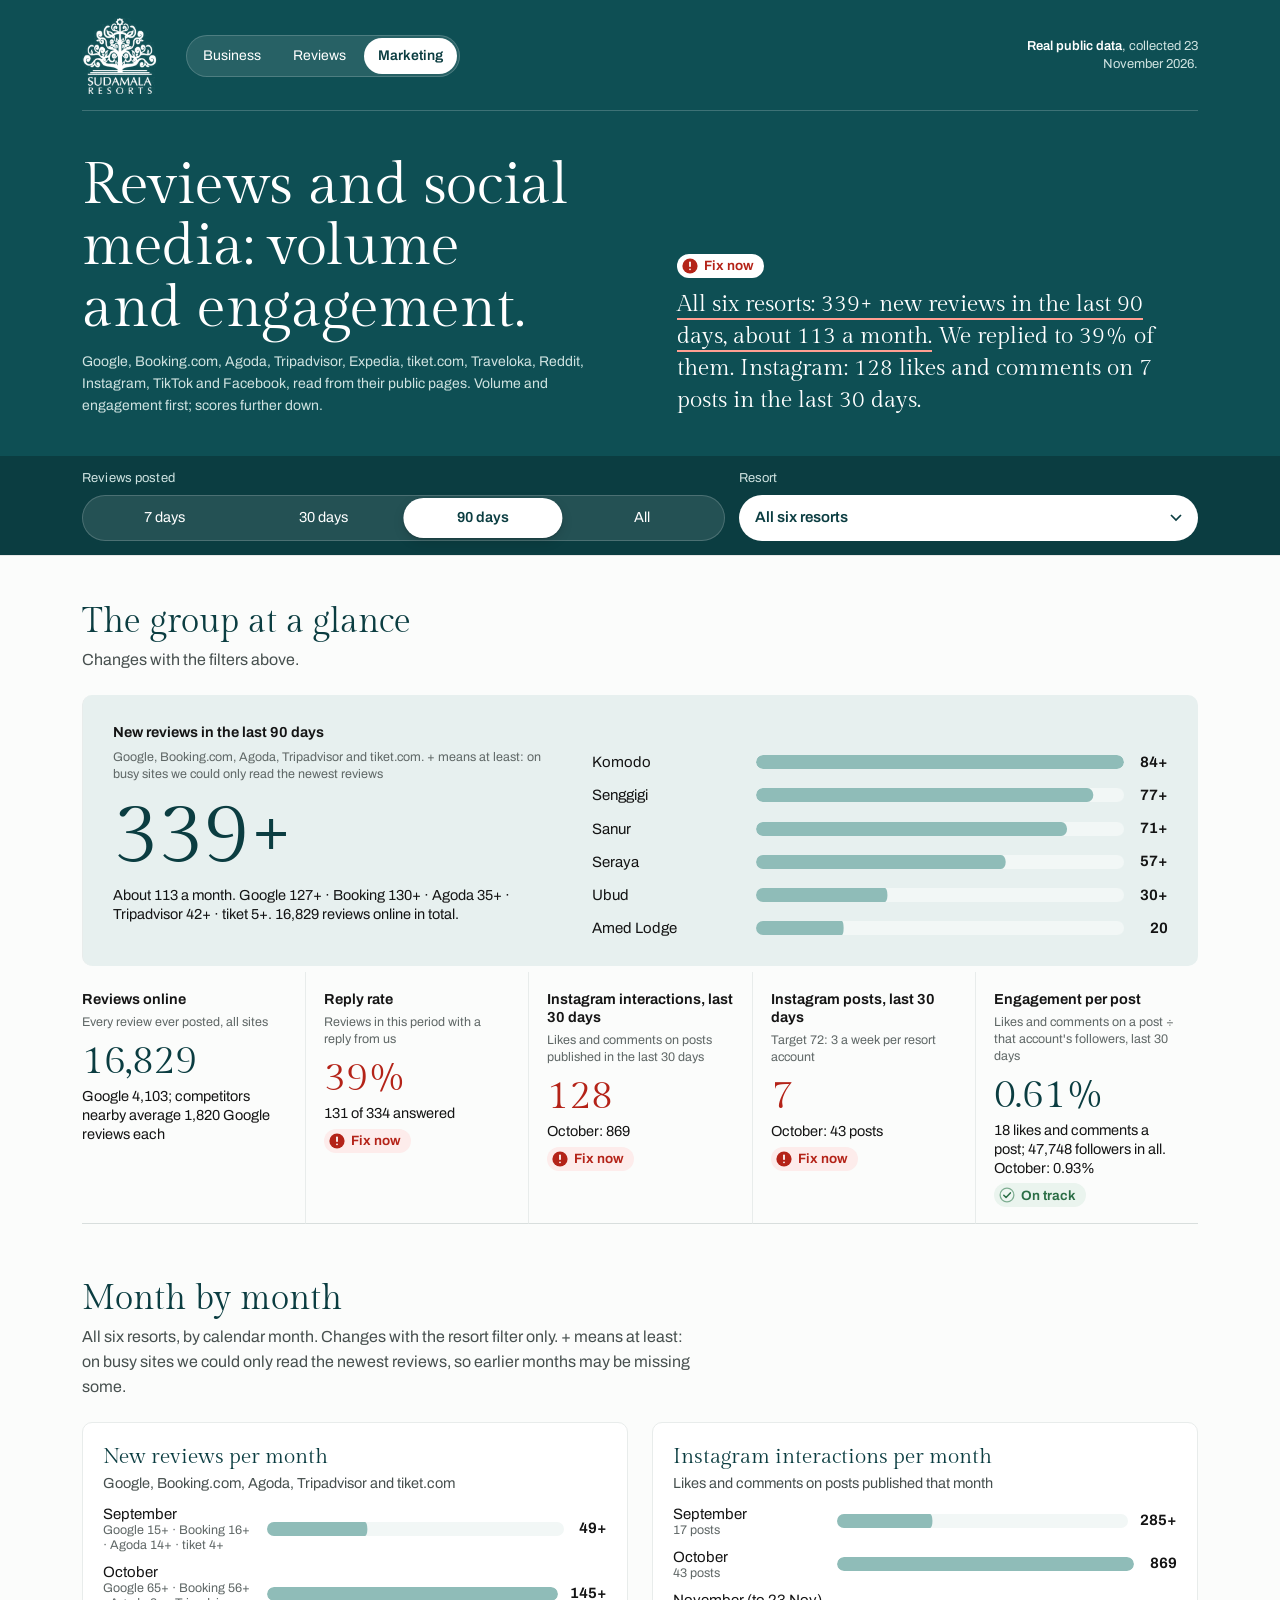
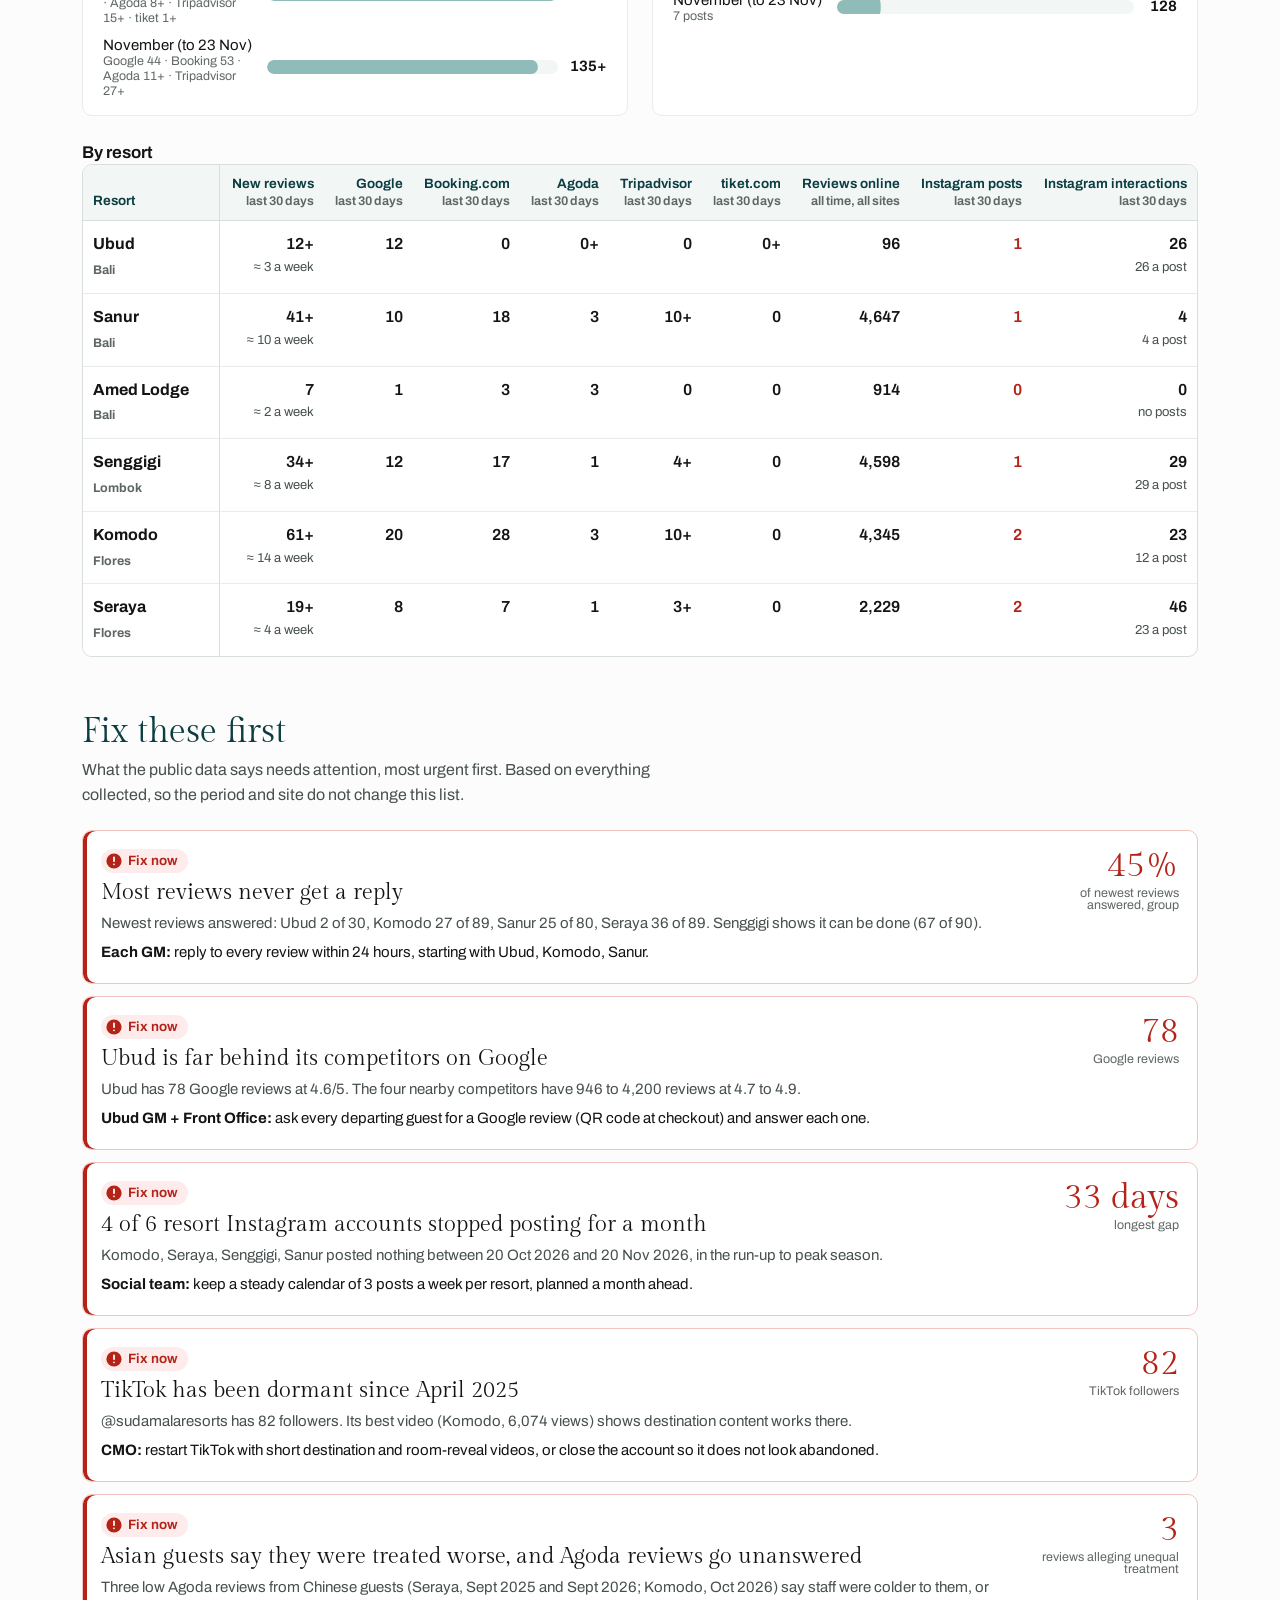
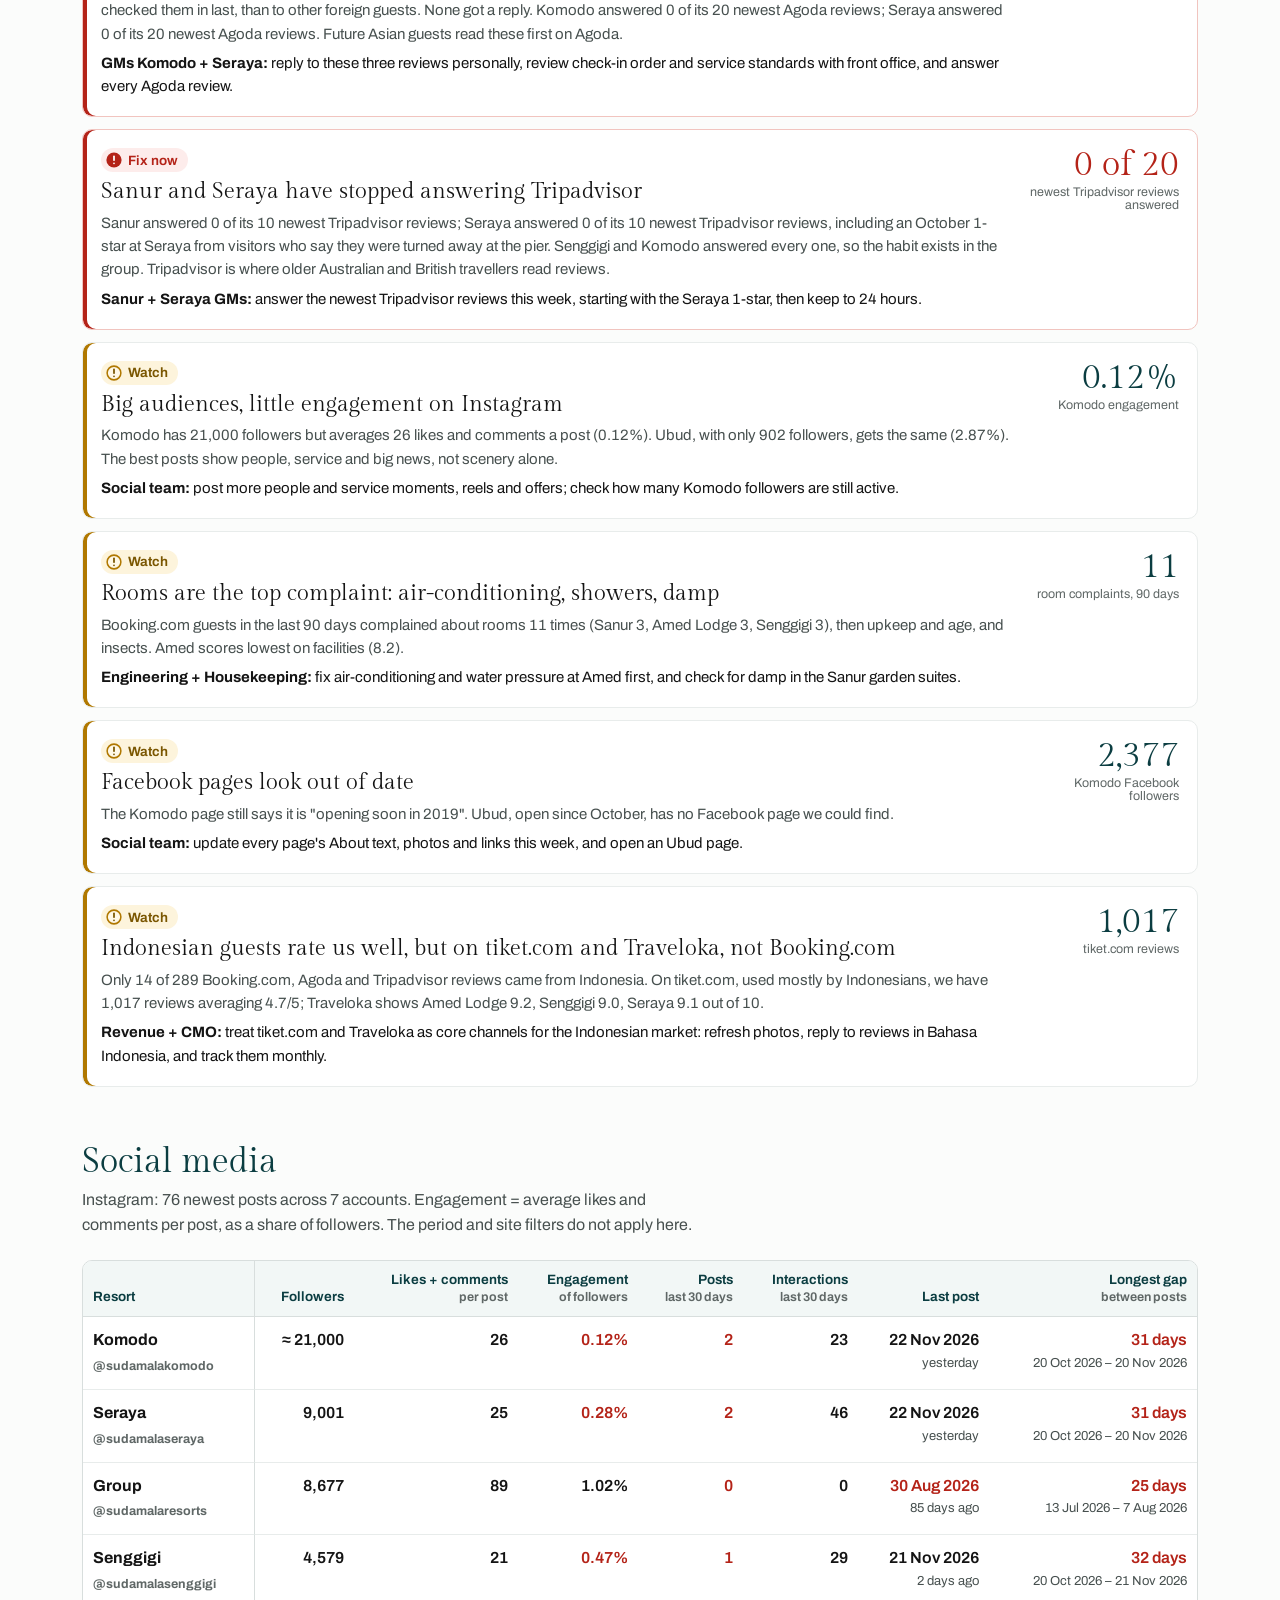
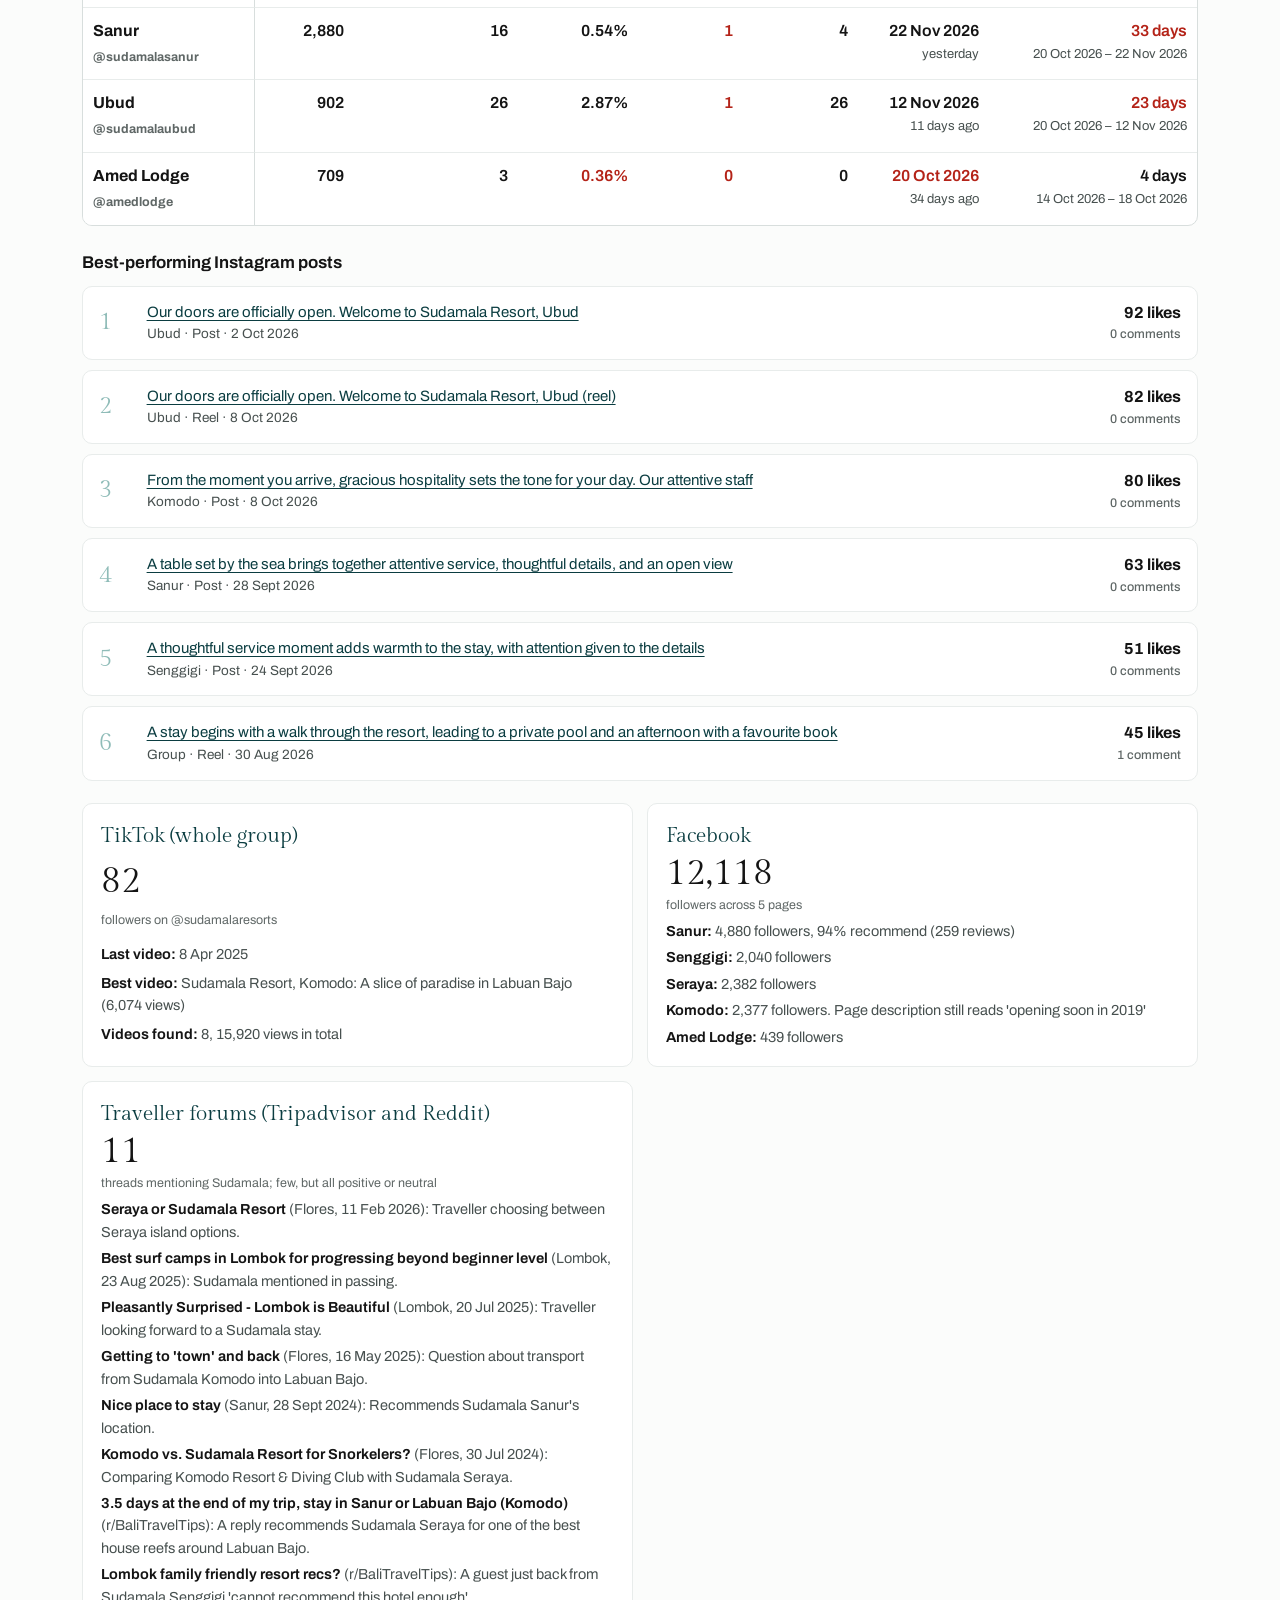
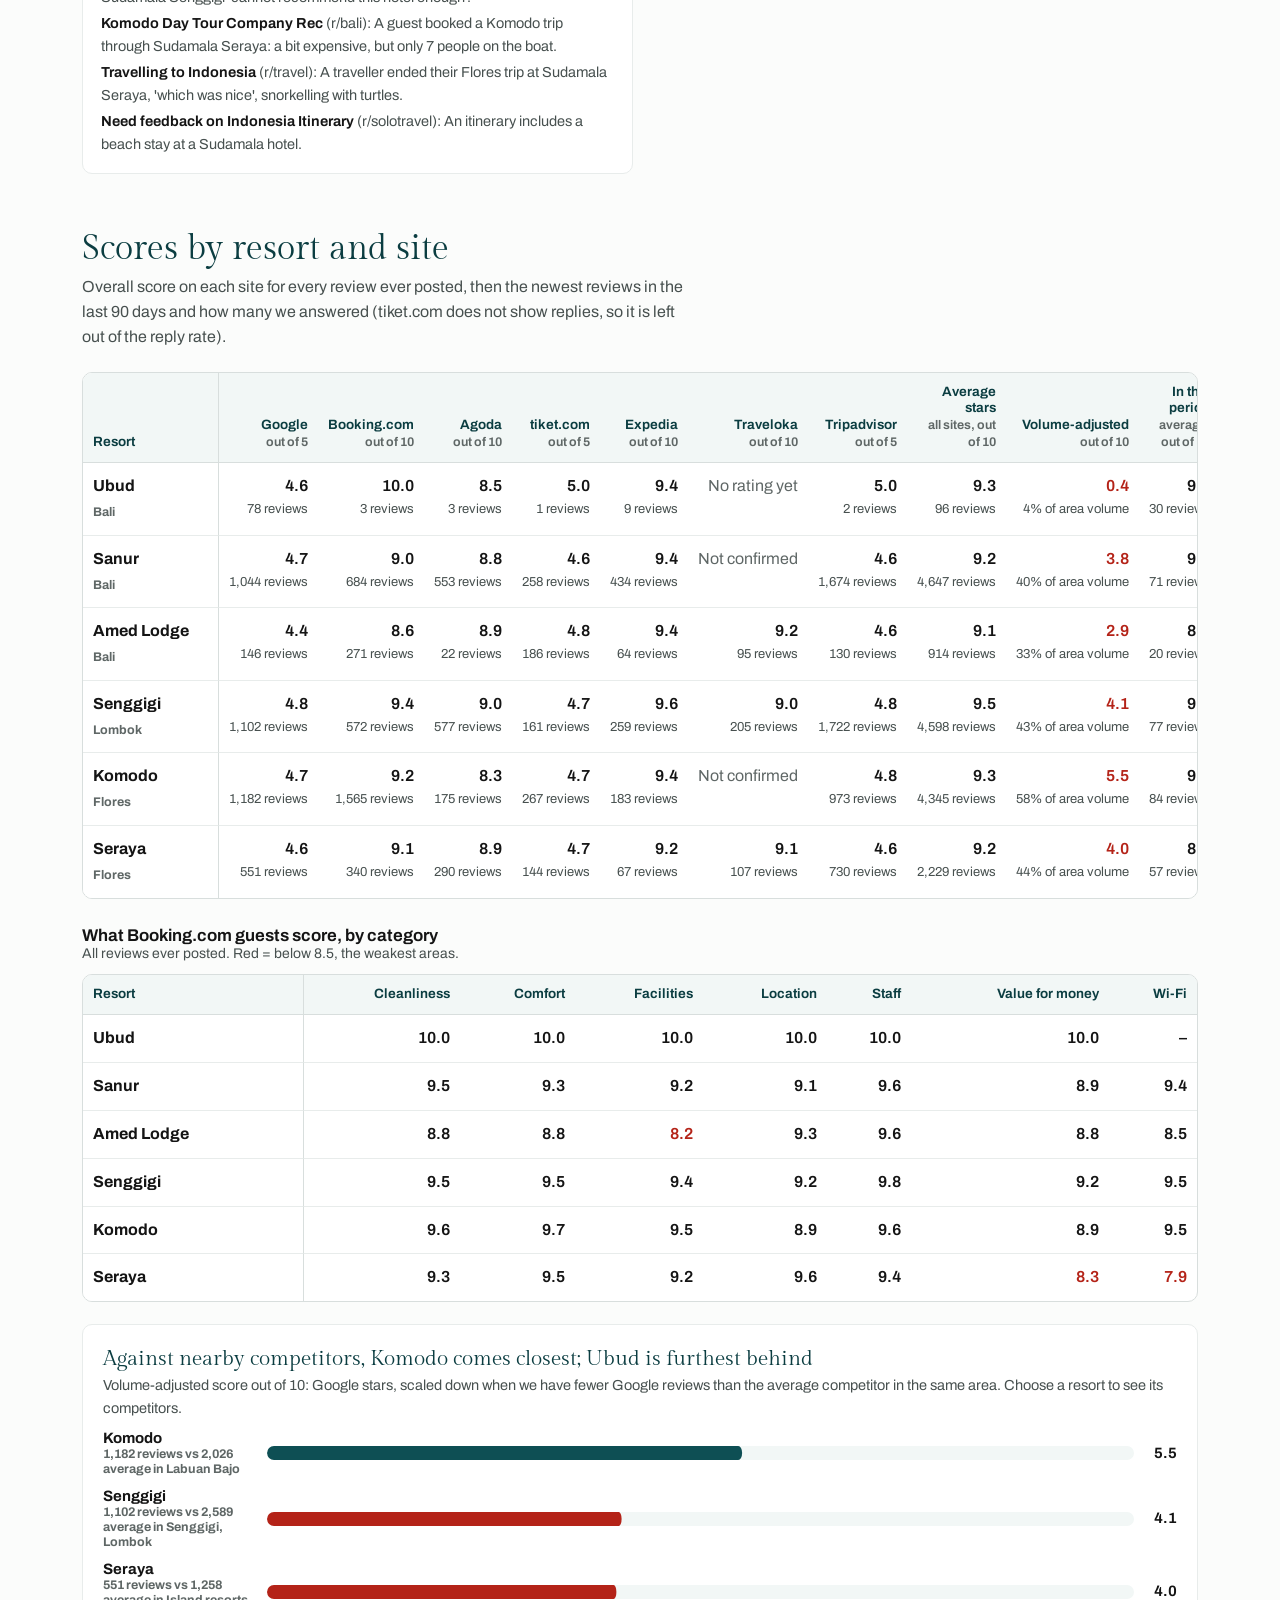
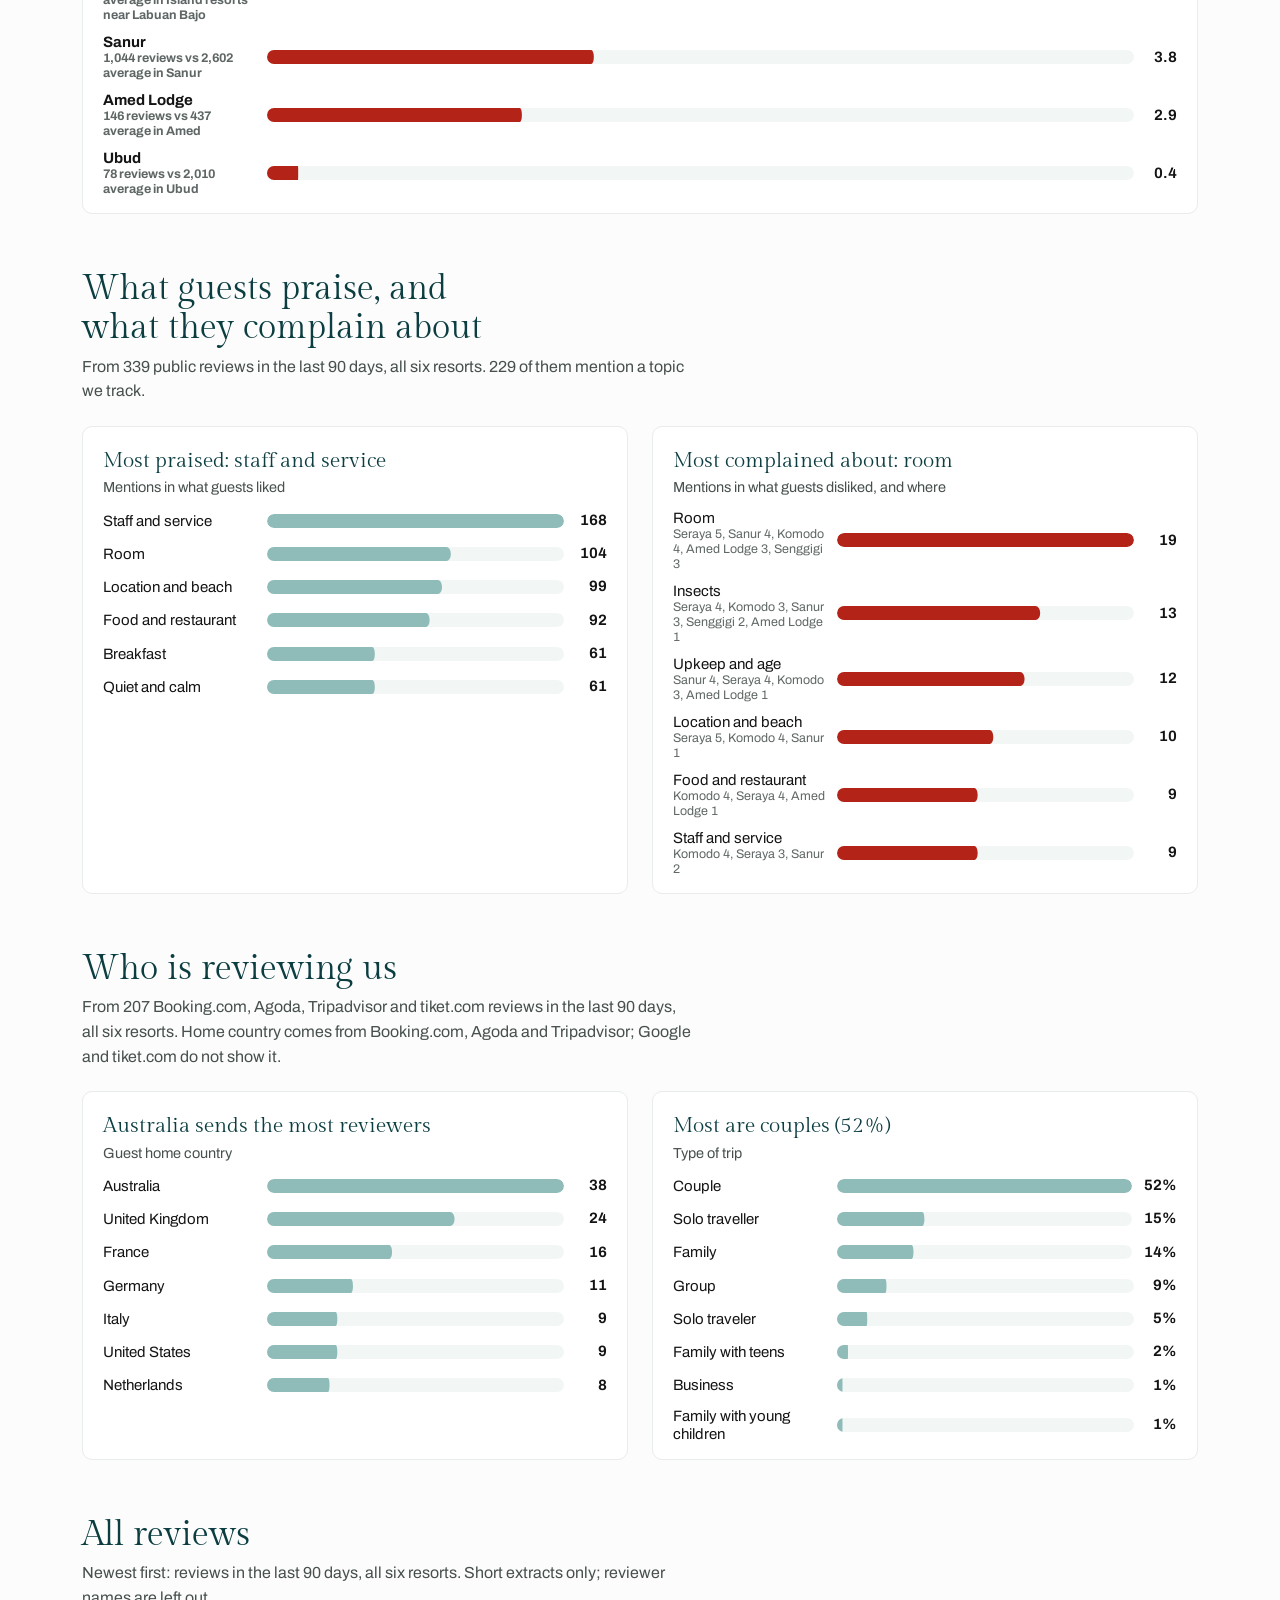
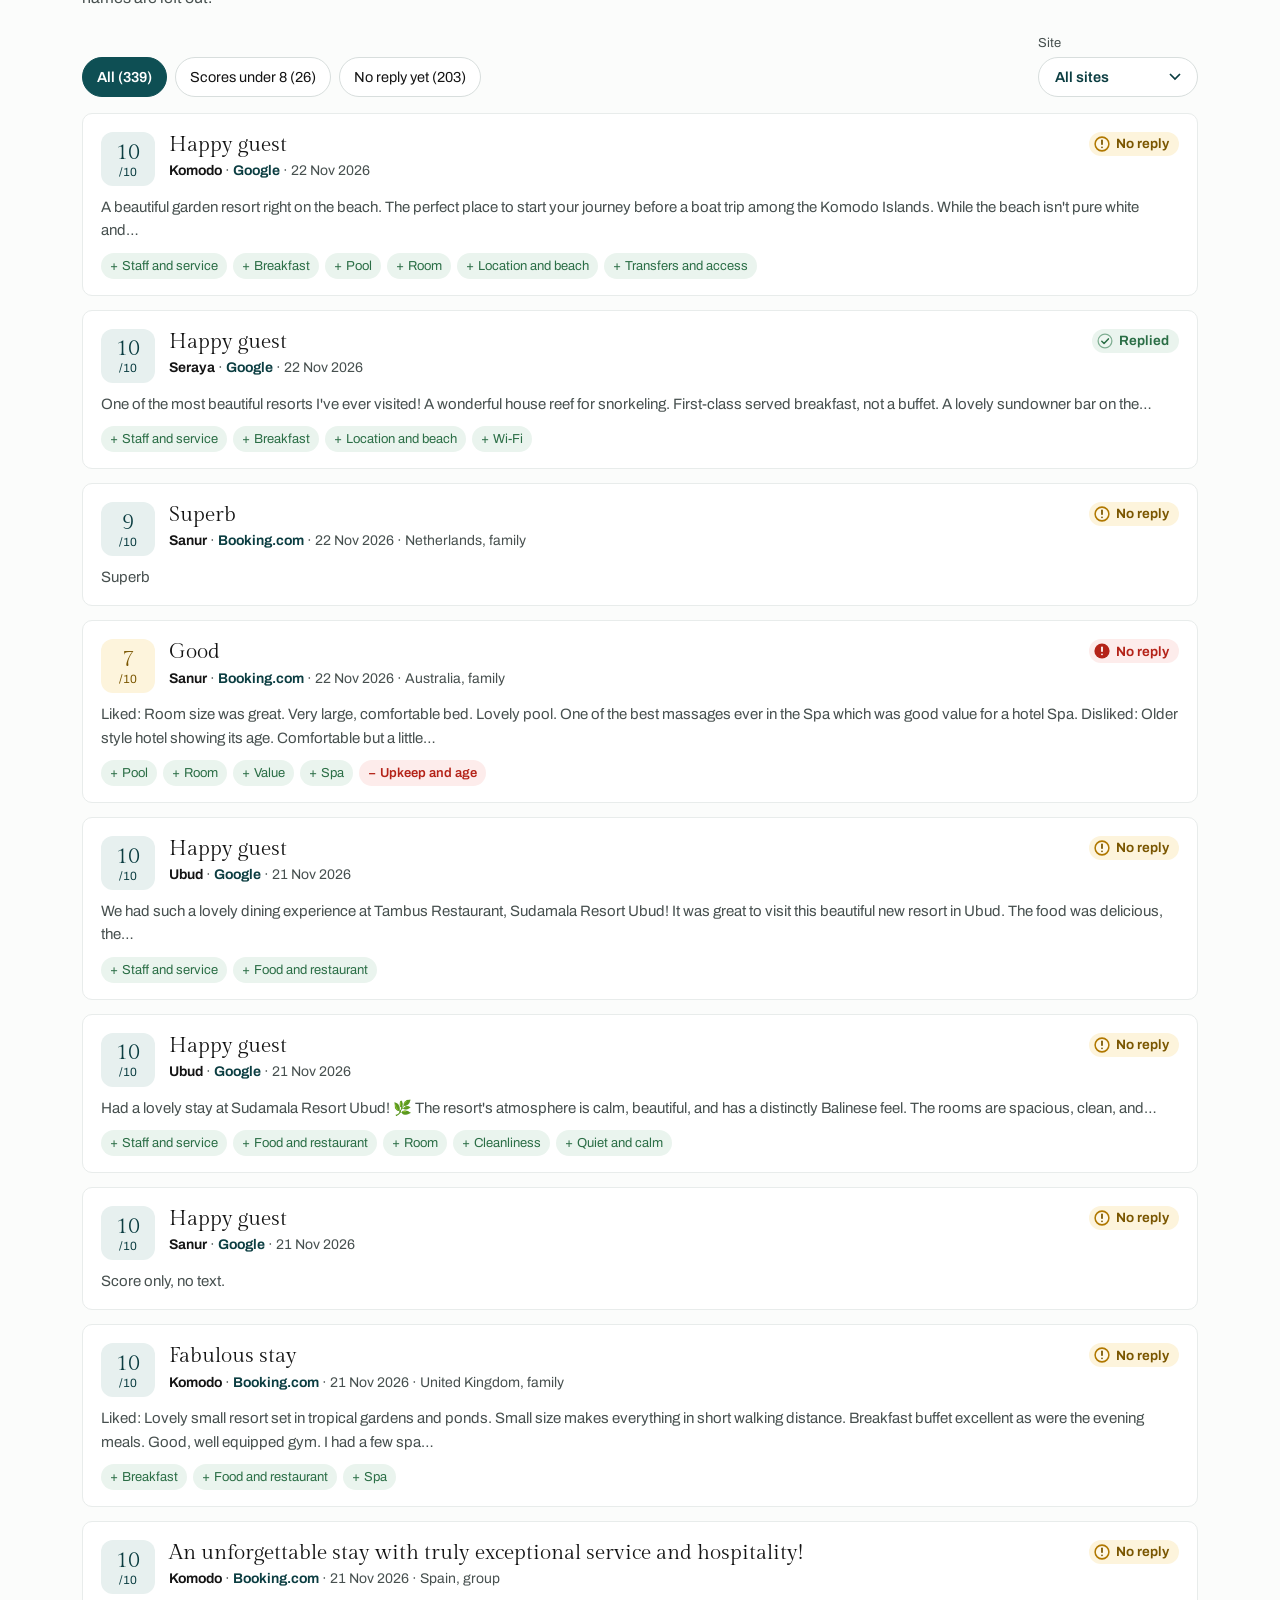
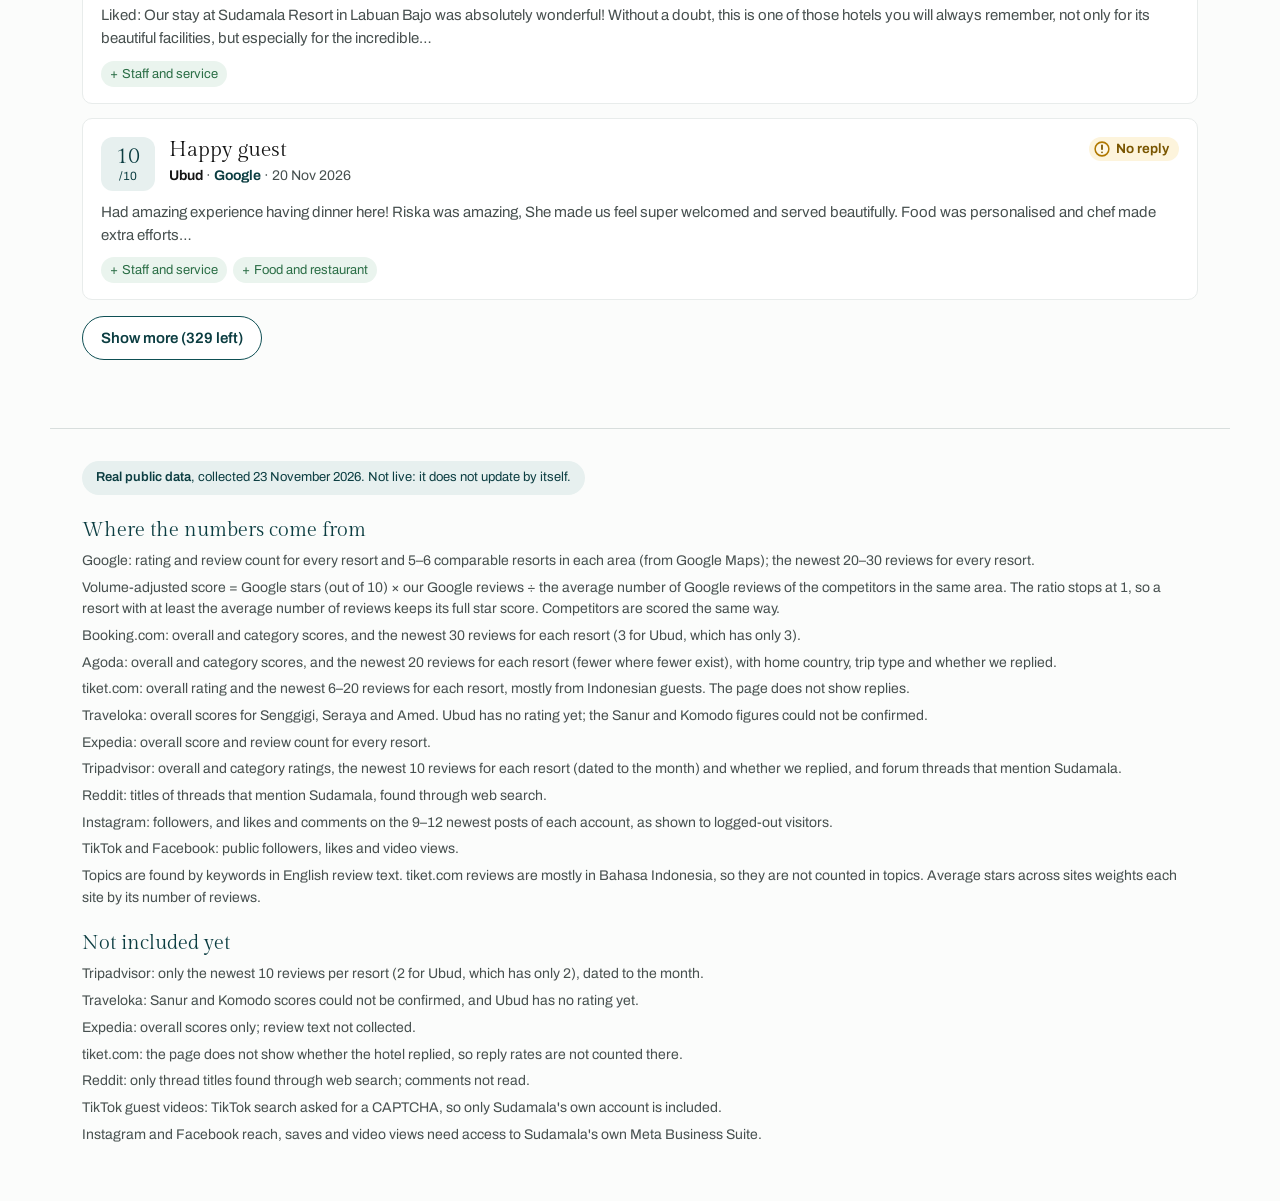
==== commit 38b2f3d4: "Marketing page: lead with review volume, Instagram interactions and engagement New tiles and a month" ====
--- a/marketing/index.html
+++ b/marketing/index.html
@@ -3,7 +3,7 @@
 <head>
 <meta charset="utf-8">
 <meta name="viewport" content="width=device-width, initial-scale=1">
-<title>Reviews and social media: what the public sees · Sudamala Resorts</title>
+<title>Reviews and social media: volume and engagement · Sudamala Resorts</title>
 <meta name="description" content="Public guest reviews and social media numbers for Sudamala Resorts, collected 23 November 2026.">
 <meta name="theme-color" content="#0e4f54">
 <meta name="robots" content="noindex, nofollow">
@@ -31,8 +31,8 @@
     </div>
     <div class="intro">
       <div>
-        <h1>Reviews and social media: what the public sees.</h1>
-        <p class="resorts-line">Google, Booking.com, Agoda, Tripadvisor, Expedia, tiket.com, Traveloka, Reddit, Instagram, TikTok and Facebook, read from their public pages. Scores are out of 10.</p>
+        <h1>Reviews and social media: volume and engagement.</h1>
+        <p class="resorts-line">Google, Booking.com, Agoda, Tripadvisor, Expedia, tiket.com, Traveloka, Reddit, Instagram, TikTok and Facebook, read from their public pages. Volume and engagement first; scores further down.</p>
       </div>
       <p class="verdict" id="verdict" aria-live="polite"></p>
     </div>
@@ -66,12 +66,44 @@
     <div class="tiles" id="tiles"></div>
   </section>
 
+  <section class="section" id="monthly" aria-labelledby="monthly-h">
+    <div class="section-head">
+      <h2 id="monthly-h">Month by month</h2>
+      <p class="answers" id="monthly-sub"></p>
+    </div>
+    <div class="topic-grid">
+      <figure class="chart topic-card">
+        <h3 id="mrev-h"></h3>
+        <p class="sub">Google, Booking.com, Agoda, Tripadvisor and tiket.com</p>
+        <ol class="bars" id="mrev-bars" aria-labelledby="mrev-h"></ol>
+      </figure>
+      <figure class="chart topic-card">
+        <h3 id="mig-h"></h3>
+        <p class="sub">Likes and comments on posts published that month</p>
+        <ol class="bars" id="mig-bars" aria-labelledby="mig-h"></ol>
+      </figure>
+    </div>
+    <h3 class="sub-h">By resort</h3>
+    <div class="table-scroll" id="volume-table" tabindex="0" role="region" aria-label="Review volume and Instagram activity by resort, scrolls sideways"></div>
+  </section>
+
   <section class="section" id="fix" aria-labelledby="fix-h" tabindex="-1">
     <div class="section-head">
       <h2 id="fix-h">Fix these first</h2>
       <p class="answers" id="fix-sub"></p>
     </div>
     <ol class="findings" id="findings"></ol>
+  </section>
+
+  <section class="section" id="social" aria-labelledby="social-h">
+    <div class="section-head">
+      <h2 id="social-h">Social media</h2>
+      <p class="answers" id="social-sub"></p>
+    </div>
+    <div class="table-scroll" id="ig-table" tabindex="0" role="region" aria-label="Instagram accounts, scrolls sideways"></div>
+    <h3 class="sub-h" id="top-h">Best-performing Instagram posts</h3>
+    <ol class="post-list" id="top-posts"></ol>
+    <div class="social-cards" id="social-cards"></div>
   </section>
 
   <section class="section" id="scores" aria-labelledby="scores-h">
@@ -128,17 +160,6 @@
         <ol class="bars" id="trav-bars" aria-labelledby="trav-h"></ol>
       </figure>
     </div>
-  </section>
-
-  <section class="section" id="social" aria-labelledby="social-h">
-    <div class="section-head">
-      <h2 id="social-h">Social media</h2>
-      <p class="answers" id="social-sub"></p>
-    </div>
-    <div class="table-scroll" id="ig-table" tabindex="0" role="region" aria-label="Instagram accounts, scrolls sideways"></div>
-    <h3 class="sub-h" id="top-h">Best-performing Instagram posts</h3>
-    <ol class="post-list" id="top-posts"></ol>
-    <div class="social-cards" id="social-cards"></div>
   </section>
 
   <section class="section" id="feed" aria-labelledby="feed-h">
